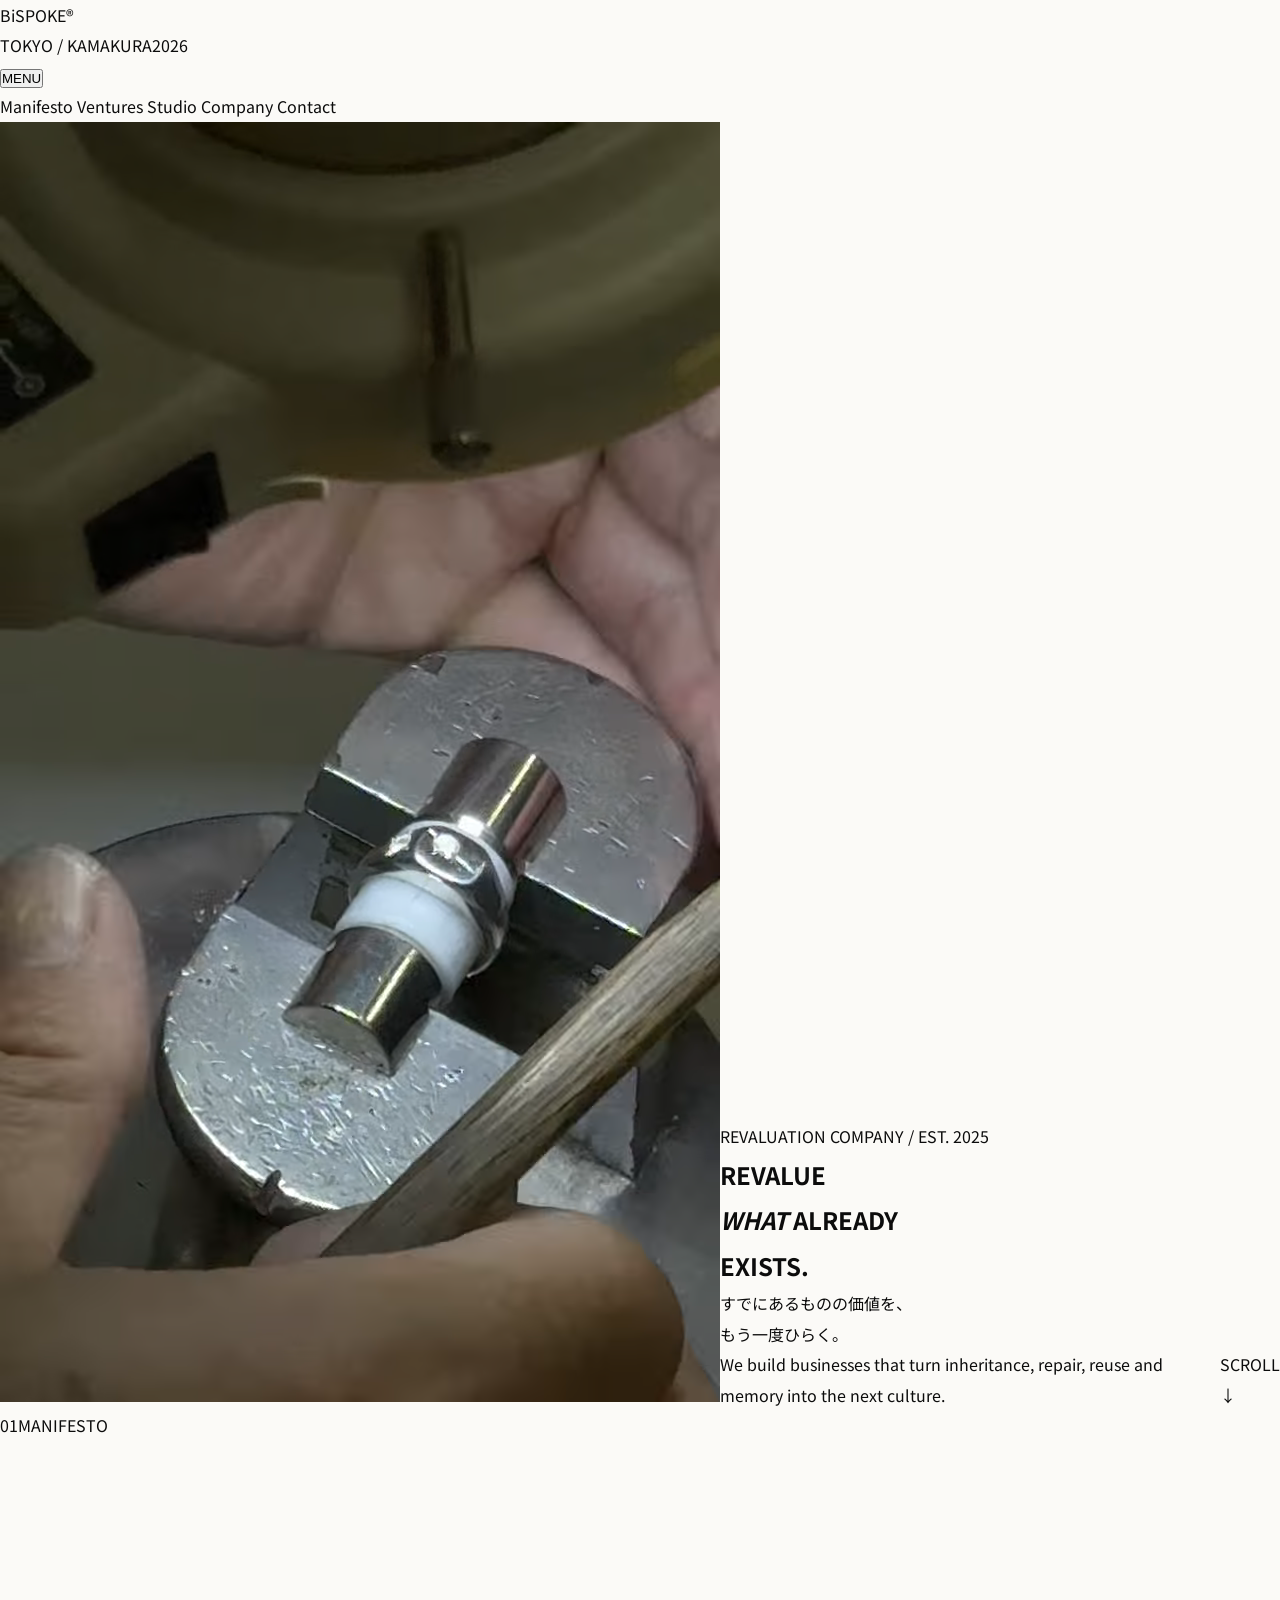
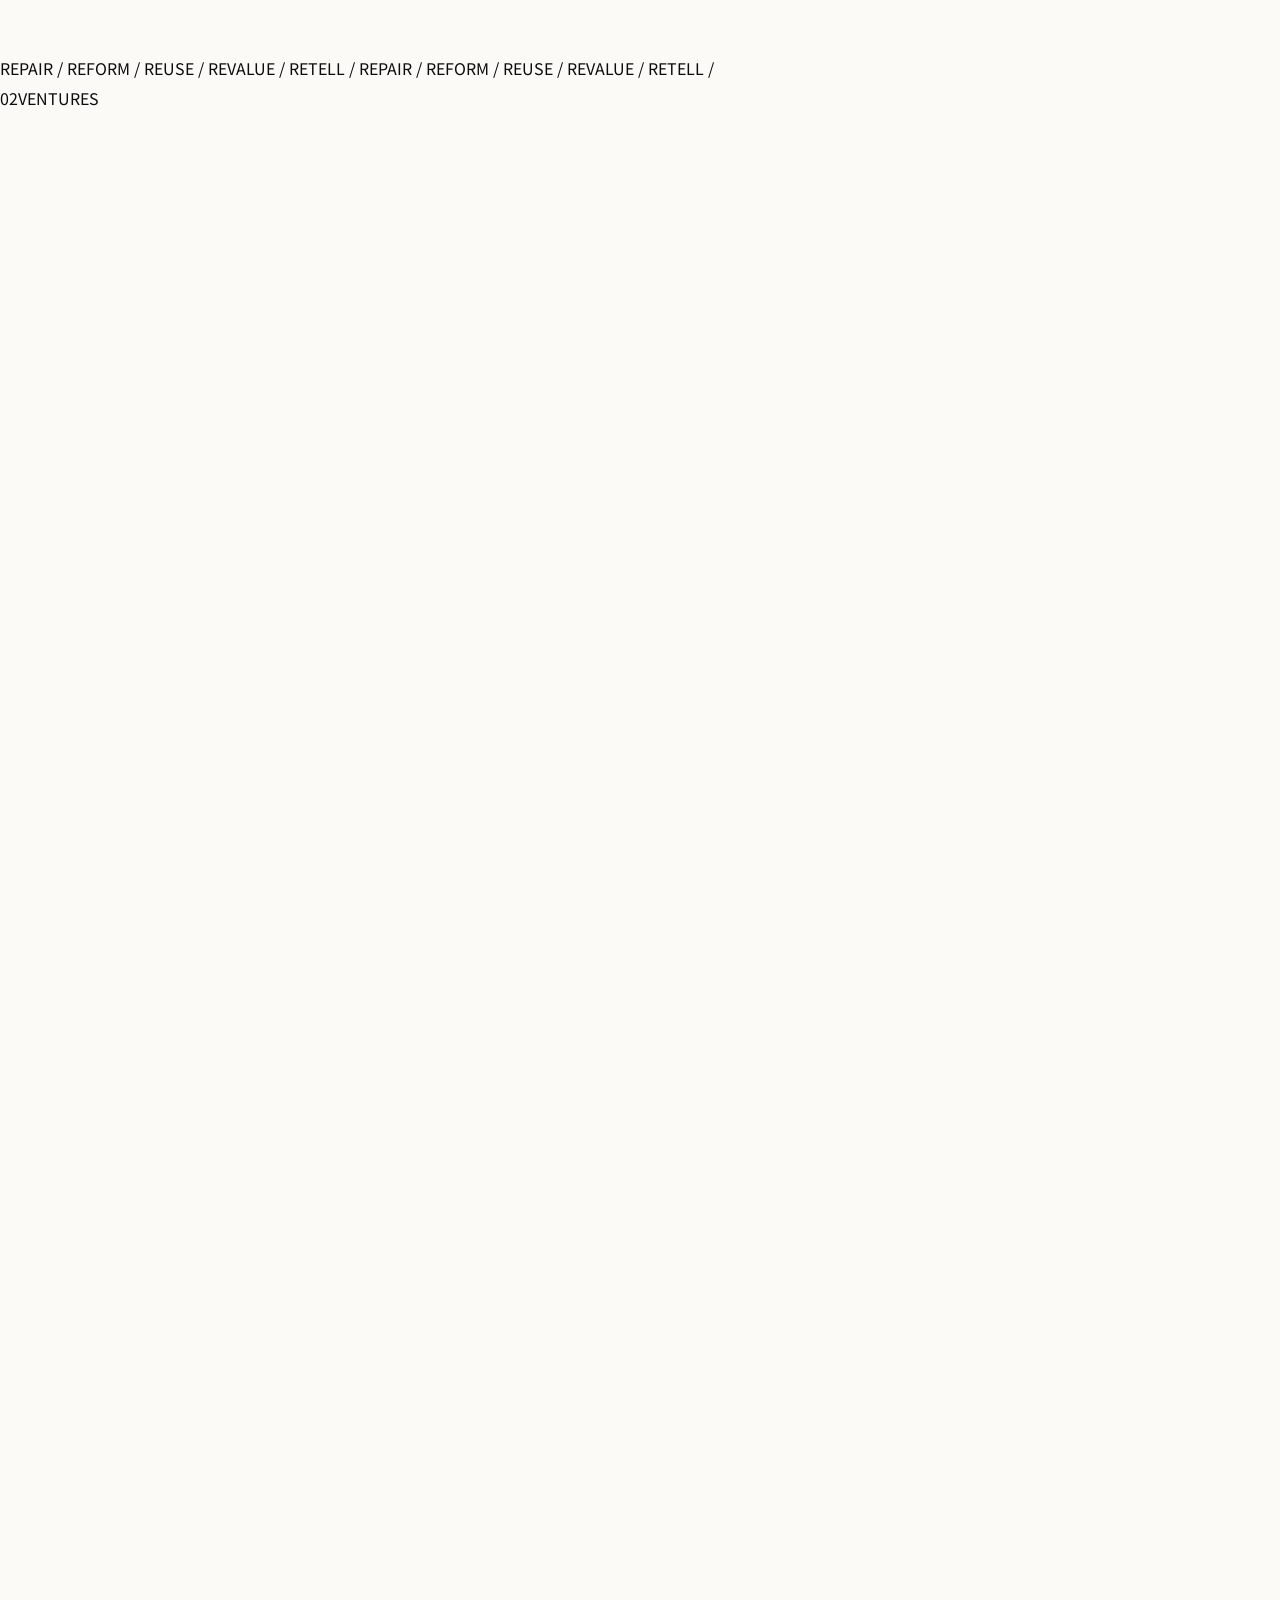
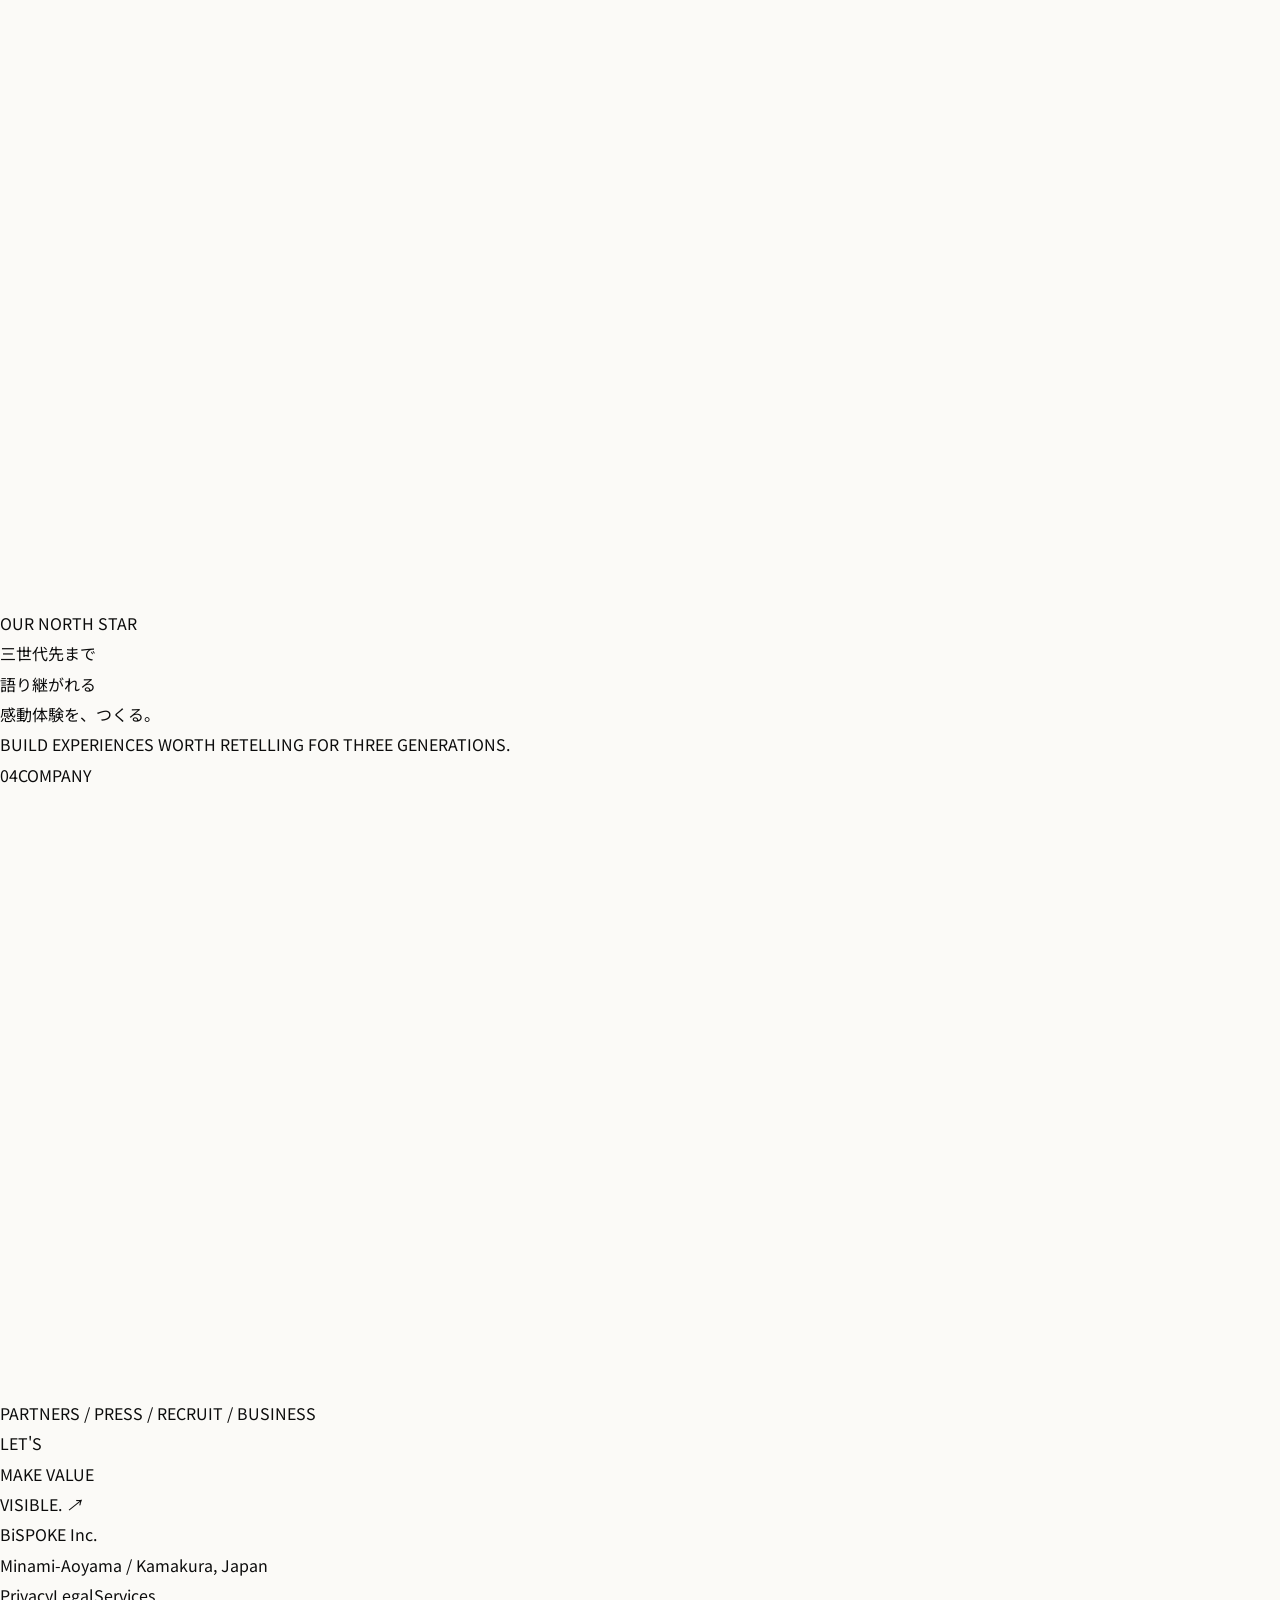
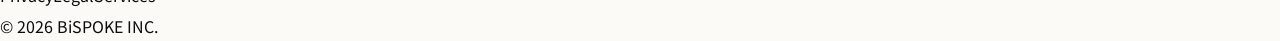
==== index.html @ e61ca2a8 "Redesign corporate homepage around BiSPOKE revaluation strategy" ====
<!DOCTYPE html>
<html lang="ja">
<head>
<meta charset="UTF-8">
<meta name="viewport" content="width=device-width, initial-scale=1.0">
<title>株式会社BiSPOKE — Revalue what already exists.</title>
<meta name="description" content="株式会社BiSPOKEは、ジュエリーを起点に『すでにあるものの価値を、もう一度ひらく』事業をつくる会社です。HERSTONE、RETOLD TOKYOを展開。鎌倉・南青山。">
<meta property="og:title" content="株式会社BiSPOKE — Revalue what already exists.">
<meta property="og:description" content="すでにあるものの価値を、もう一度ひらく。ジュエリーの継承・再編集・再流通をつくるBiSPOKE。">
<link rel="preconnect" href="https://fonts.googleapis.com">
<link rel="preconnect" href="https://fonts.gstatic.com" crossorigin>
<link href="https://fonts.googleapis.com/css2?family=DM+Mono:wght@300;400;500&family=Inter:wght@400;500;600;700;800&family=Noto+Sans+JP:wght@400;500;600;700&family=Noto+Serif+JP:wght@400;500;600&display=swap" rel="stylesheet">
<link rel="stylesheet" href="corp.css">
<script>
!function(f,b,e,v,n,t,s){if(f.fbq)return;n=f.fbq=function(){n.callMethod?n.callMethod.apply(n,arguments):n.queue.push(arguments)};if(!f._fbq)f._fbq=n;n.push=n;n.loaded=!0;n.version='2.0';n.queue=[];t=b.createElement(e);t.async=!0;t.src=v;s=b.getElementsByTagName(e)[0];s.parentNode.insertBefore(t,s)}(window, document,'script','https://connect.facebook.net/en_US/fbevents.js');
fbq('init', '925486173445456');fbq('track', 'PageView');
</script>
</head>
<body>
<div class="noise"></div>
<header class="site-header">
  <a class="brand-mark" href="#top" aria-label="BiSPOKE home">BiSPOKE<span>®</span></a>
  <div class="header-meta"><span>TOKYO / KAMAKURA</span><span class="status-dot"></span><span>2026</span></div>
  <button class="menu-button" aria-expanded="false" aria-controls="site-nav">MENU</button>
  <nav id="site-nav" class="site-nav">
    <a href="#manifesto">Manifesto</a>
    <a href="#ventures">Ventures</a>
    <a href="#studio">Studio</a>
    <a href="#company">Company</a>
    <a href="#contact">Contact</a>
  </nav>
</header>

<main id="top">
  <section class="hero">
    <div class="hero-media" aria-hidden="true">
      <video autoplay muted loop playsinline preload="metadata" poster="images/setting.png">
        <source src="images/atelier.webm" type="video/webm">
        <source src="images/atelier.mp4" type="video/mp4">
      </video>
      <div class="hero-wash"></div>
    </div>
    <div class="hero-grid">
      <p class="eyebrow">REVALUATION COMPANY / EST. 2025</p>
      <h1><span>REVALUE</span><br><em>WHAT</em> ALREADY<br>EXISTS.</h1>
      <div class="hero-bottom">
        <p class="hero-jp">すでにあるものの価値を、<br>もう一度ひらく。</p>
        <p class="hero-copy">We build businesses that turn inheritance, repair, reuse and memory into the next culture.</p>
      </div>
    </div>
    <a href="#manifesto" class="scroll-chip">SCROLL<br><span>↓</span></a>
  </section>

  <section class="manifesto section-dark" id="manifesto">
    <div class="section-index"><span>01</span><span>MANIFESTO</span></div>
    <div class="manifesto-copy reveal">
      <p class="kicker">NOT NEW. <span>NEWLY VALUED.</span></p>
      <h2>「新しいものをつくる」だけが、<br>未来をつくる方法ではない。</h2>
      <div class="manifesto-columns">
        <p>家に眠るジュエリー。受け継いだ石。古い真珠。誰かにとっては価値が見えにくくなったもの。その背景、技術、素材、記憶を別の評価軸で見直すと、そこにはまだ大きな価値が残っています。</p>
        <p>BiSPOKEは、修理・リフォーム・再編集・再流通を通じて、ものと人の関係を更新します。私たちがつくりたいのは、消費の次にある文化です。</p>
      </div>
    </div>
    <div class="manifesto-marquee" aria-hidden="true">
      <div>REPAIR / REFORM / REUSE / REVALUE / RETELL / REPAIR / REFORM / REUSE / REVALUE / RETELL /</div>
    </div>
  </section>

  <section class="ventures" id="ventures">
    <div class="section-index light"><span>02</span><span>VENTURES</span></div>
    <div class="ventures-head reveal">
      <p class="eyebrow dark">WHAT WE ARE BUILDING</p>
      <h2>One company.<br>Multiple ways to <em>revalue.</em></h2>
    </div>

    <article class="venture-card venture-primary reveal">
      <div class="venture-no">01 / FLAGSHIP</div>
      <div class="venture-title">
        <p class="micro">JEWELRY REVALUATION STUDIO</p>
        <h3>HERSTONE</h3>
      </div>
      <div class="venture-copy">
        <p class="lead">眠っていた石を、<br>今の自分の一軍へ。</p>
        <p>ジュエリーリフォーム、パールリメイク、パーマネントジュエリー、中古ジュエリーの再編集。鎌倉の旗艦店を起点に、継承を“特別なイベント”ではなく、日常の選択肢に変えていきます。</p>
        <a href="https://herstone.jp" target="_blank" rel="noopener">VISIT HERSTONE ↗</a>
      </div>
      <div class="venture-art art-blue"><span>REVALUATION<br>STUDIO</span></div>
    </article>

    <article class="venture-card reveal">
      <div class="venture-no">02 / SERVICE</div>
      <div class="venture-title">
        <p class="micro">JEWELRY REPAIR / RESIZE / REMODEL</p>
        <h3>RETOLD<br>TOKYO</h3>
      </div>
      <div class="venture-copy">
        <p class="lead">直すことを、<br>買い替えるより自然に。</p>
        <p>サイズ直し、修理、リフォームを全国からオンラインで受け付けるジュエリーケアサービス。長く使うためのインフラを、もっと使いやすく。</p>
        <a href="https://retold.tokyo" target="_blank" rel="noopener">VISIT RETOLD TOKYO ↗</a>
      </div>
      <div class="venture-art art-orange"><span>KEEP<br>USING IT.</span></div>
    </article>

    <article class="venture-card reveal">
      <div class="venture-no">03 / GLOBAL</div>
      <div class="venture-title">
        <p class="micro">JAPANESE VINTAGE JEWELRY</p>
        <h3>HERSTONE<br>VINTAGE</h3>
      </div>
      <div class="venture-copy">
        <p class="lead">日本で見落とされた価値を、<br>世界の市場へ。</p>
        <p>中古あこや真珠を中心に、日本国内で過小評価されているジュエリーを選び直し、リペア・再編集して海外へ。素材の価値と日本の手仕事を、次の市場につなぎます。</p>
        <span class="inline-badge">IN DEVELOPMENT / GLOBAL</span>
      </div>
      <div class="venture-art art-black"><span>JAPANESE<br>AKOYA → WORLD</span></div>
    </article>
  </section>

  <section class="studio" id="studio">
    <div class="studio-photo reveal">
      <img src="images/emeraldba.png" alt="Jewelry rework process">
      <div class="photo-caption">REWORK / REFORM / REVALUE</div>
    </div>
    <div class="studio-copy reveal">
      <div class="section-index inline"><span>03</span><span>HOW WE WORK</span></div>
      <h2>Business as a<br><em>revaluation studio.</em></h2>
      <p>私たちはブランドを増やしたいのではなく、「価値が見えなくなったもの」を見つけ、その価値を再設計する仕組みを増やしたいと考えています。</p>
      <div class="principles">
        <div><span>01</span><strong>FIND THE GAP</strong><p>既存市場の評価軸からこぼれている価値を探す。</p></div>
        <div><span>02</span><strong>RE-DESIGN VALUE</strong><p>デザイン、体験、流通、言葉で価値の見え方を変える。</p></div>
        <div><span>03</span><strong>MAKE IT LAST</strong><p>一度売って終わりではなく、次の世代へ残る循環をつくる。</p></div>
      </div>
    </div>
  </section>

  <section class="statement">
    <p class="statement-small">OUR NORTH STAR</p>
    <p class="statement-big">三世代先まで<br><span>語り継がれる</span><br>感動体験を、つくる。</p>
    <p class="statement-en">BUILD EXPERIENCES WORTH RETELLING FOR THREE GENERATIONS.</p>
  </section>

  <section class="company" id="company">
    <div class="section-index light"><span>04</span><span>COMPANY</span></div>
    <div class="company-grid">
      <div class="company-title reveal">
        <p class="eyebrow dark">BiSPOKE INC.</p>
        <h2>Small team.<br>Long horizon.</h2>
      </div>
      <dl class="company-data reveal">
        <div><dt>会社名</dt><dd>株式会社BiSPOKE</dd></div>
        <div><dt>代表</dt><dd>代表取締役CEO 土屋沙也加</dd></div>
        <div><dt>所在地</dt><dd>東京都港区南青山2丁目5-17<br>ポーラ青山ビルディング5階 Overlap</dd></div>
        <div><dt>事業</dt><dd>ジュエリーリフォーム・修理・リメイク事業<br>中古ジュエリー再流通・海外販売事業<br>ブランド企画・運営</dd></div>
        <div><dt>Brands</dt><dd>HERSTONE / RETOLD TOKYO</dd></div>
        <div><dt>Contact</dt><dd><a href="mailto:info@bispoke.co.jp">info@bispoke.co.jp</a><br>03-6820-3026</dd></div>
      </dl>
    </div>
  </section>

  <section class="contact" id="contact">
    <p class="contact-kicker">PARTNERS / PRESS / RECRUIT / BUSINESS</p>
    <a class="contact-link" href="mailto:info@bispoke.co.jp"><span>LET'S</span><br>MAKE VALUE<br>VISIBLE. <i>↗</i></a>
    <div class="contact-bottom">
      <p>BiSPOKE Inc.<br>Minami-Aoyama / Kamakura, Japan</p>
      <div><a href="/privacy.html">Privacy</a><a href="/tokushoho.html">Legal</a><a href="/services.html">Services</a></div>
      <p class="copyright">© 2026 BiSPOKE INC.</p>
    </div>
  </section>
</main>

<script>
const menuButton=document.querySelector('.menu-button');
const nav=document.querySelector('.site-nav');
menuButton?.addEventListener('click',()=>{const open=menuButton.getAttribute('aria-expanded')==='true';menuButton.setAttribute('aria-expanded',String(!open));nav.classList.toggle('open',!open)});
nav?.querySelectorAll('a').forEach(a=>a.addEventListener('click',()=>{nav.classList.remove('open');menuButton.setAttribute('aria-expanded','false')}));
const io=new IntersectionObserver(entries=>entries.forEach(e=>{if(e.isIntersecting){e.target.classList.add('in');io.unobserve(e.target)}}),{threshold:.12});
document.querySelectorAll('.reveal').forEach(el=>io.observe(el));
window.addEventListener('scroll',()=>document.body.classList.toggle('scrolled',window.scrollY>24),{passive:true});
</script>
</body>
</html>
---- corp.css ----
/* BiSPOKE corporate — RETOLD TOKYO v2 tone & manner (static) */
:root {
  --carbon: #0c0c0c;
  --bone: #ece9e2;
  --bone-deep: #ddd8cd;
  --rose: #d98fa0;
  --chrome: #b9bdc4;
  --mute: #7a7568;
  --font-display: "Anton", sans-serif;
  --font-serif: "Noto Serif JP", "Hiragino Mincho ProN", serif;
  --font-sans: "Noto Sans JP", "Hiragino Sans", system-ui, sans-serif;
  --font-mono: "JetBrains Mono", monospace;
}
* { margin: 0; padding: 0; box-sizing: border-box; }
html { scroll-behavior: smooth; }
body { background: #fbfaf7; color: var(--carbon); font-family: var(--font-sans); line-height: 1.9; }
a { color: inherit; text-decoration: none; }
img { max-width: 100%; display: block; }
::selection { background: var(--carbon); color: var(--bone); }

.display-mega { font-family: var(--font-display); font-size: clamp(64px, 16vw, 240px); line-height: 0.88; letter-spacing: 0.005em; text-transform: uppercase; font-weight: 400; }
.display-big { font-family: var(--font-display); font-size: clamp(40px, 8vw, 120px); line-height: 0.92; text-transform: uppercase; font-weight: 400; }
.display-md { font-family: var(--font-display); font-size: clamp(28px, 4.5vw, 56px); line-height: 1; text-transform: uppercase; font-weight: 400; }
.text-hollow { color: transparent; -webkit-text-stroke: 1.5px var(--carbon); }
.on-dark .text-hollow, .text-hollow.light { -webkit-text-stroke-color: var(--bone); }
.mono-label { font-family: var(--font-mono); font-size: 10px; letter-spacing: 0.5em; text-transform: uppercase; color: var(--mute); }
.on-dark .mono-label { color: rgba(236,233,226,0.6); }
.serif { font-family: var(--font-serif); }
.text-vertical { writing-mode: vertical-rl; text-orientation: mixed; }

.section { padding: 110px 24px; }
.wrap { max-width: 1120px; margin: 0 auto; }
.on-dark { background: var(--carbon); color: var(--bone); }

/* grain */
.grain { position: relative; }
.grain::after { content: ""; position: absolute; inset: 0; pointer-events: none; opacity: 0.5; mix-blend-mode: overlay;
  background-image: url("data:image/svg+xml,%3Csvg xmlns='http://www.w3.org/2000/svg' width='160' height='160'%3E%3Cfilter id='n'%3E%3CfeTurbulence type='fractalNoise' baseFrequency='0.85' numOctaves='2'/%3E%3C/filter%3E%3Crect width='160' height='160' filter='url(%23n)' opacity='0.4'/%3E%3C/svg%3E"); }
.grain > * { position: relative; z-index: 1; }

/* header */
.hd { position: fixed; top: 0; left: 0; right: 0; z-index: 50; mix-blend-mode: difference; color: #ece9e2; display: flex; justify-content: space-between; align-items: center; padding: 20px 24px; }
.hd-logo { font-family: var(--font-display); font-size: 19px; letter-spacing: 0.08em; text-transform: uppercase; }
.hd-nav { display: flex; gap: 28px; font-family: var(--font-mono); font-size: 11px; letter-spacing: 0.25em; text-transform: uppercase; }
.hd-nav a { opacity: 0.8; } .hd-nav a:hover { opacity: 1; }
@media (max-width: 760px) { .hd-nav { gap: 14px; font-size: 9px; letter-spacing: 0.15em; } }

/* hero */
.hero { min-height: 92svh; position: relative; display: flex; align-items: flex-end; overflow: hidden; }
.hero-img { position: absolute; inset: 0; width: 100%; height: 100%; object-fit: cover; opacity: 0.42; }
.hero-grad { position: absolute; inset: 0; background: linear-gradient(to bottom, rgba(12,12,12,0.55), transparent 40%, var(--carbon)); }
.hero-meta { position: absolute; top: 96px; left: 24px; }
.hero-vert { position: absolute; top: 50%; right: 24px; transform: translateY(-50%); font-family: var(--font-serif); letter-spacing: 0.5em; font-size: 17px; opacity: 0.9; }
.drift { overflow: hidden; width: 100%; padding-bottom: 12vh; }
.drift-track { display: inline-flex; white-space: nowrap; animation: drift 34s linear infinite; will-change: transform; }
@keyframes drift { from { transform: translateX(0); } to { transform: translateX(-50%); } }
@media (prefers-reduced-motion: reduce) { .drift-track { animation: none; } }

/* index rows */
.row { display: grid; grid-template-columns: 64px 1fr auto; align-items: center; gap: 18px; padding: 38px 8px; border-top: 1px solid rgba(12,12,12,0.18); transition: background 0.45s, color 0.45s; }
.row:last-of-type { border-bottom: 1px solid rgba(12,12,12,0.18); }
.row:hover { background: var(--carbon); color: var(--bone); }
.row:hover .text-hollow { -webkit-text-stroke-color: var(--bone); }
.row-no { font-family: var(--font-mono); font-size: 11px; letter-spacing: 0.3em; color: var(--rose); }
.row-note { font-size: 12px; letter-spacing: 0.12em; text-align: right; }
.row-note small { display: block; font-family: var(--font-mono); font-size: 9px; letter-spacing: 0.1em; opacity: 0.6; }

/* cards / tables / forms */
.grid3 { display: grid; grid-template-columns: repeat(3, 1fr); gap: 1px; background: rgba(12,12,12,0.18); border: 1px solid rgba(12,12,12,0.18); }
.on-dark .grid3 { background: rgba(236,233,226,0.18); border-color: rgba(236,233,226,0.18); }
@media (max-width: 760px) { .grid3 { grid-template-columns: 1fr; } }
.cell { background: var(--bone); padding: 32px 26px; min-height: 250px; display: flex; flex-direction: column; gap: 12px; }
.on-dark .cell { background: var(--carbon); }
.ctable { width: 100%; border-collapse: collapse; font-size: 14px; }
.ctable th { font-family: var(--font-mono); font-size: 10px; letter-spacing: 0.3em; text-transform: uppercase; text-align: left; padding: 18px 14px 18px 0; width: 130px; vertical-align: top; color: var(--rose); font-weight: 400; }
.ctable td { padding: 18px 0; border-bottom: 1px solid rgba(236,233,226,0.15); }
.ctable tr th { border-bottom: 1px solid rgba(236,233,226,0.15); }
.btn { display: inline-block; font-family: var(--font-mono); font-size: 11px; letter-spacing: 0.4em; text-transform: uppercase; border: 1px solid currentColor; padding: 18px 44px; transition: all 0.4s; }
.btn:hover { background: var(--carbon); color: var(--bone); }
.on-dark .btn:hover { background: var(--bone); color: var(--carbon); }

/* footer */
.ft { background: var(--carbon); color: var(--bone); padding: 80px 24px 36px; overflow: hidden; }
.ft-top { display: flex; flex-wrap: wrap; justify-content: space-between; gap: 28px; margin-bottom: 70px; }
.ft-links { display: flex; flex-wrap: wrap; gap: 24px; font-size: 11px; letter-spacing: 0.15em; opacity: 0.75; }
.ft-links a:hover { color: var(--rose); }
.ft-mega { font-family: var(--font-display); font-size: clamp(60px, 15.5vw, 230px); line-height: 1; text-transform: uppercase; white-space: nowrap; color: transparent; -webkit-text-stroke: 1.5px var(--bone); opacity: 0.7; user-select: none; }
.ft-copy { margin-top: 28px; font-family: var(--font-mono); font-size: 10px; letter-spacing: 0.2em; opacity: 0.5; }

/* reveal */
.reveal { opacity: 0; transform: translateY(28px); transition: opacity 0.9s cubic-bezier(0.2,0.7,0.1,1), transform 0.9s cubic-bezier(0.2,0.7,0.1,1); }
.reveal.visible { opacity: 1; transform: none; }

/* job detail */
.job-hero { padding: 170px 24px 70px; }
.dl-spec { display: grid; grid-template-columns: 150px 1fr; gap: 0; font-size: 14px; }
.dl-spec dt { font-family: var(--font-mono); font-size: 10px; letter-spacing: 0.3em; text-transform: uppercase; color: var(--rose); padding: 16px 0; border-top: 1px solid rgba(12,12,12,0.15); }
.dl-spec dd { padding: 16px 0; border-top: 1px solid rgba(12,12,12,0.15); }
@media (max-width: 600px) { .dl-spec { grid-template-columns: 1fr; } .dl-spec dd { padding-top: 0; border-top: 0; } }

/* --- White-base motion layer (Sage × Magician) --- */
.sparkle { color: var(--rose); display: inline-block; }
@keyframes floaty { 0%,100% { transform: translateY(0) rotate(var(--r,0deg)); } 50% { transform: translateY(-14px) rotate(var(--r,0deg)); } }
.float { animation: floaty 6s ease-in-out infinite; }
.float-slow { animation: floaty 9s ease-in-out infinite; }

@keyframes spinr { from { transform: rotate(0deg); } to { transform: rotate(360deg); } }
.badge-spin { position: absolute; width: 168px; height: 168px; animation: spinr 22s linear infinite; }
.badge-wrap { position: absolute; right: 7vw; bottom: 22vh; width: 168px; height: 168px; z-index: 5; }
.badge-wrap .badge-center { position: absolute; inset: 0; display: flex; align-items: center; justify-content: center; font-size: 30px; color: var(--rose); }
@media (max-width: 760px) { .badge-wrap { right: 16px; bottom: 12vh; transform: scale(0.72); } }

/* magic reveal — blur conjure */
.conjure { opacity: 0; filter: blur(14px); transform: translateY(20px); transition: opacity 1.1s cubic-bezier(0.2,0.7,0.1,1), filter 1.1s cubic-bezier(0.2,0.7,0.1,1), transform 1.1s cubic-bezier(0.2,0.7,0.1,1); }
.conjure.visible { opacity: 1; filter: blur(0); transform: none; }

/* hover transformation (before/after crossfade) */
.xfade { position: relative; overflow: hidden; cursor: pointer; }
.xfade img { transition: opacity 0.9s ease, transform 1.2s ease; }
.xfade .after { position: absolute; inset: 0; opacity: 0; }
.xfade:hover .after, .xfade.flipped .after { opacity: 1; }
.xfade:hover img { transform: scale(1.03); }
.xfade-tag { position: absolute; left: 14px; bottom: 12px; font-family: var(--font-mono); font-size: 10px; letter-spacing: 0.3em; text-transform: uppercase; color: #fff; mix-blend-mode: difference; z-index: 2; }

/* tilted photo cards */
.tilt { transform: rotate(var(--r, -2.5deg)); transition: transform 0.6s cubic-bezier(0.2,0.7,0.1,1); box-shadow: 0 24px 60px rgba(12,12,12,0.18); }
.tilt:hover { transform: rotate(0deg) scale(1.02); }

/* playful value cards */
.vcard { background: #fff; border: 1px solid rgba(12,12,12,0.12); padding: 36px 28px; transition: transform 0.5s cubic-bezier(0.2,0.7,0.1,1), box-shadow 0.5s; }
.vcard:hover { transform: translateY(-10px) rotate(-1deg); box-shadow: 0 28px 56px rgba(12,12,12,0.12); }

/* light marquee strip */
.strip { overflow: hidden; border-top: 1px solid rgba(12,12,12,0.14); border-bottom: 1px solid rgba(12,12,12,0.14); padding: 14px 0; background: #fff; }
.strip .drift-track { gap: 0; }
.strip span { font-family: var(--font-mono); font-size: 11px; letter-spacing: 0.35em; text-transform: uppercase; padding-right: 3.2em; color: var(--carbon); white-space: nowrap; }
.hero-outline-mega { color: transparent; -webkit-text-stroke: 1.5px rgba(12,12,12,0.25); }
@media (max-width: 820px) {
  #about .wrap, #company .wrap { grid-template-columns: 1fr !important; }
  .vcard { margin-top: 0 !important; }
  .hero-meta { top: 76px; }
}
@media (max-width: 760px) {
  .hero h1 { font-size: 27px !important; line-height: 1.8 !important; letter-spacing: 0.04em !important; }
  .hero h1 br { display: none; }
}
@media (max-width: 760px) {
  .hero h1 .text-hollow { color: var(--carbon) !important; -webkit-text-stroke: 0 !important; }
}
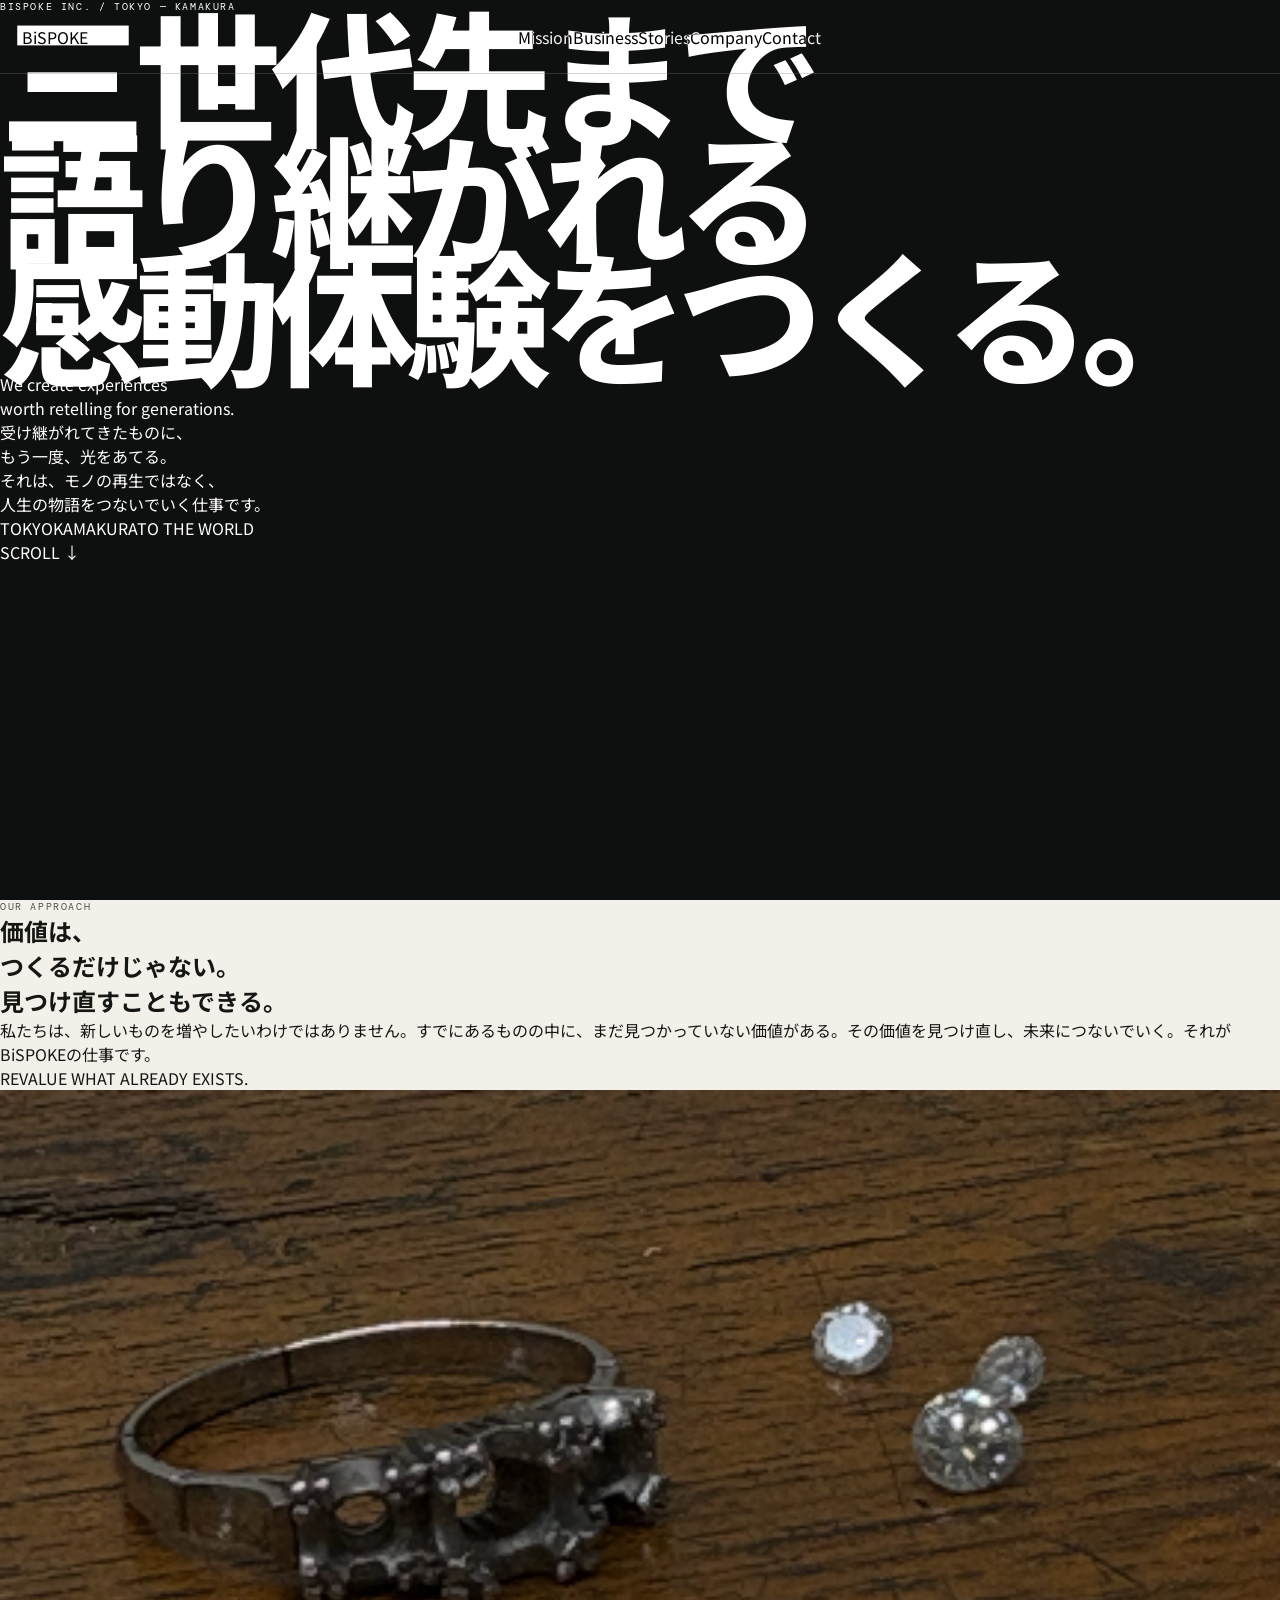
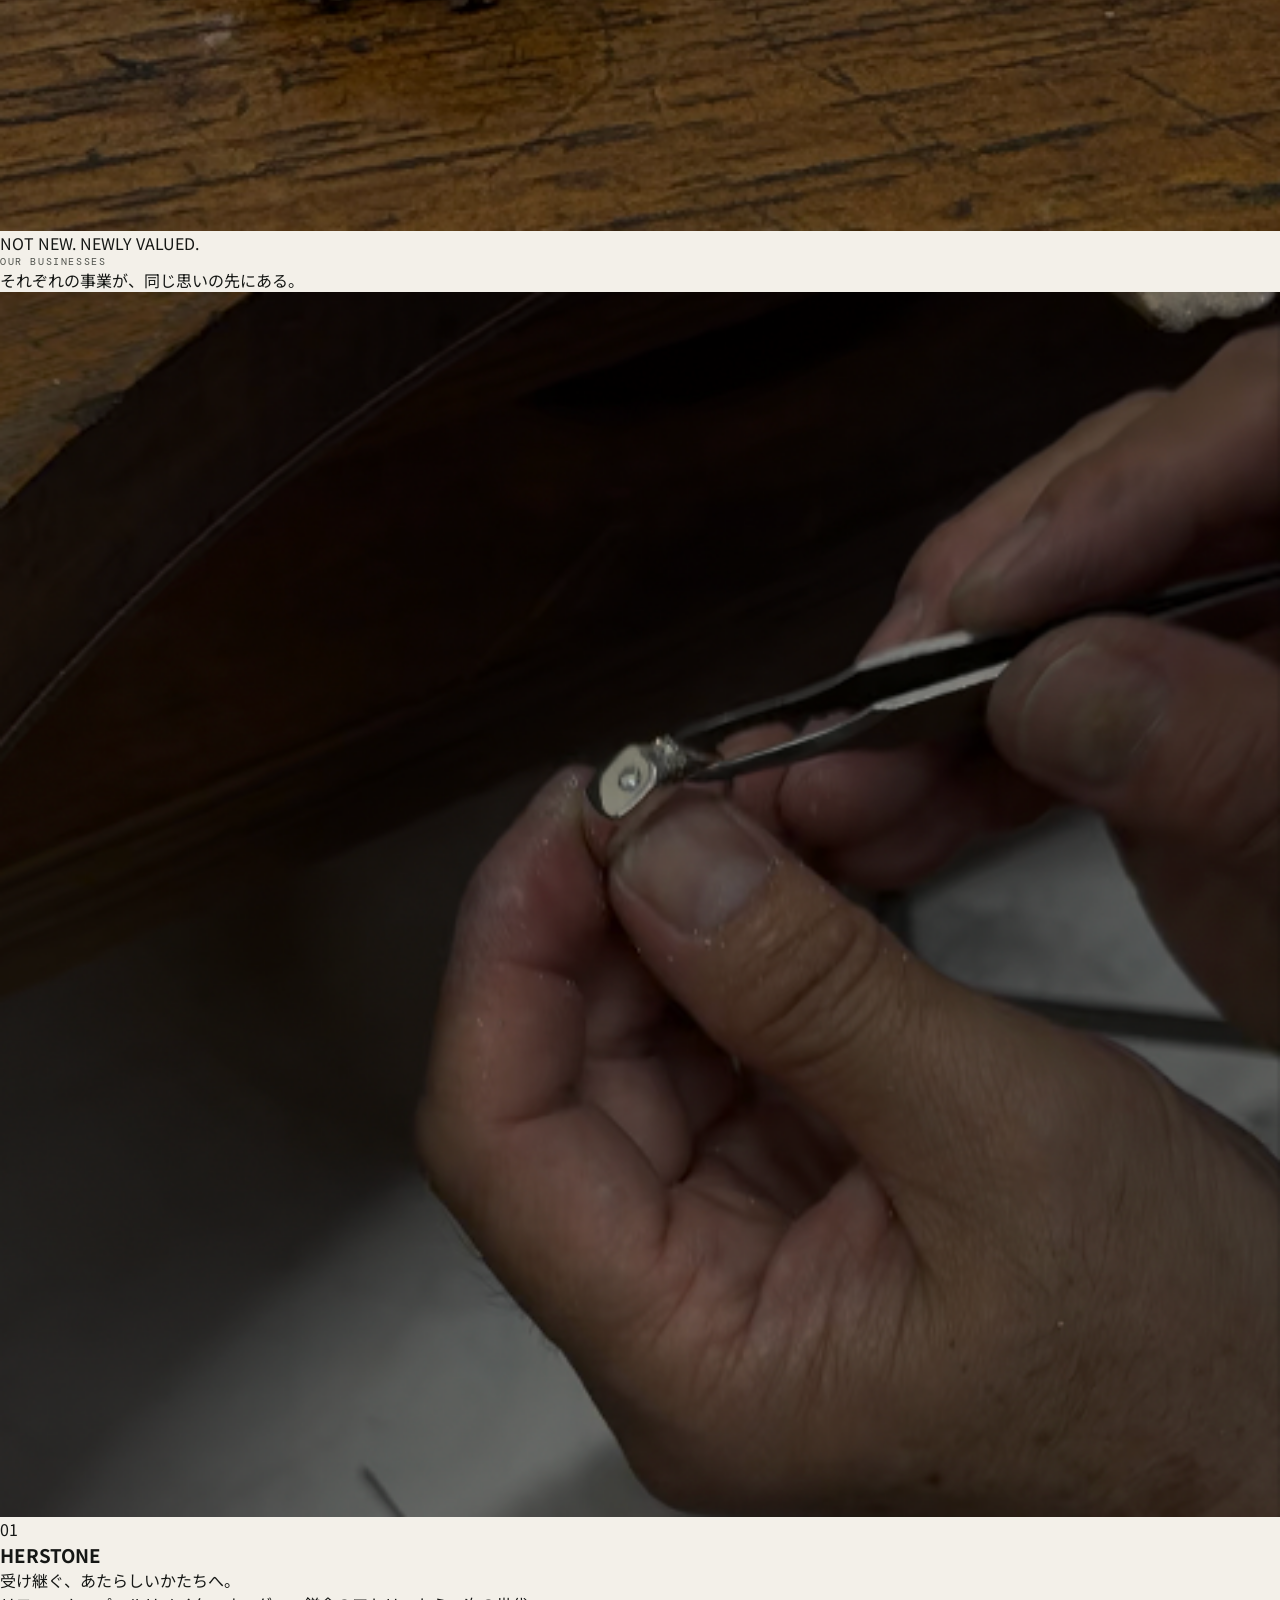
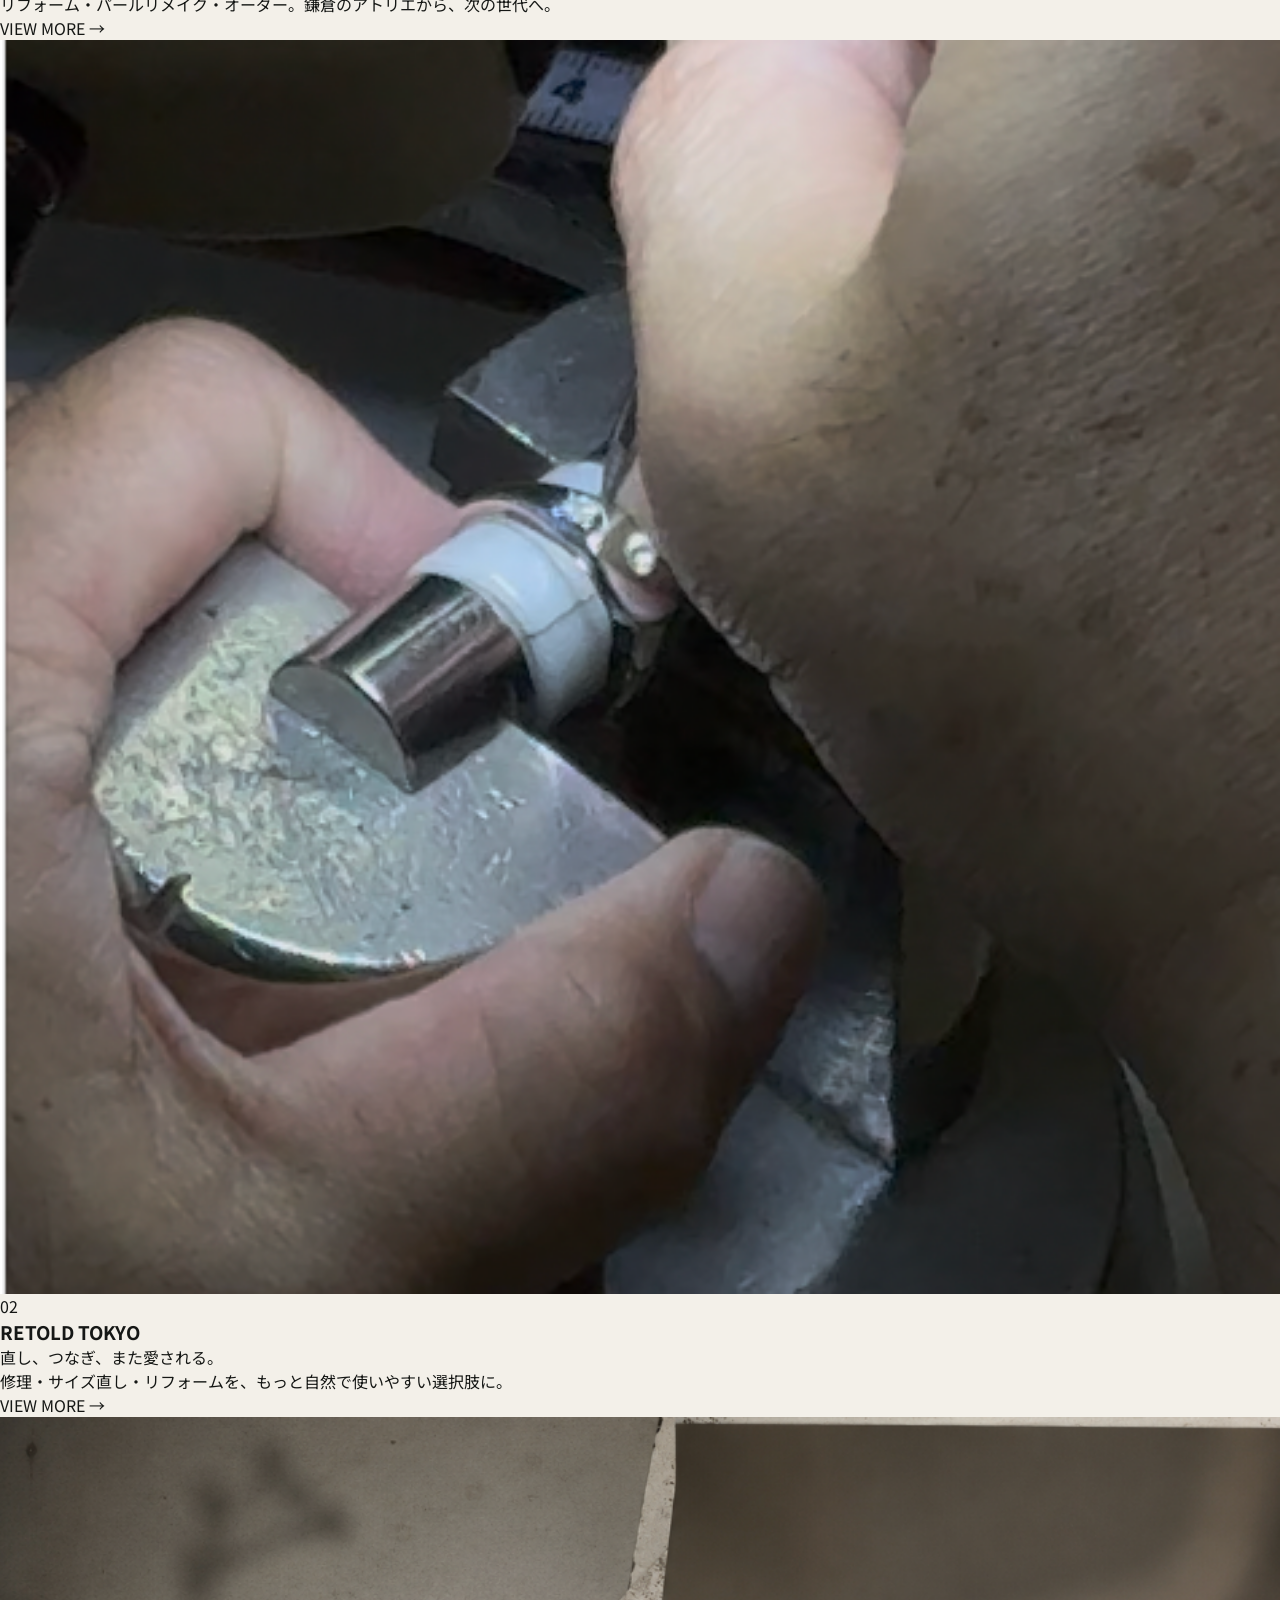
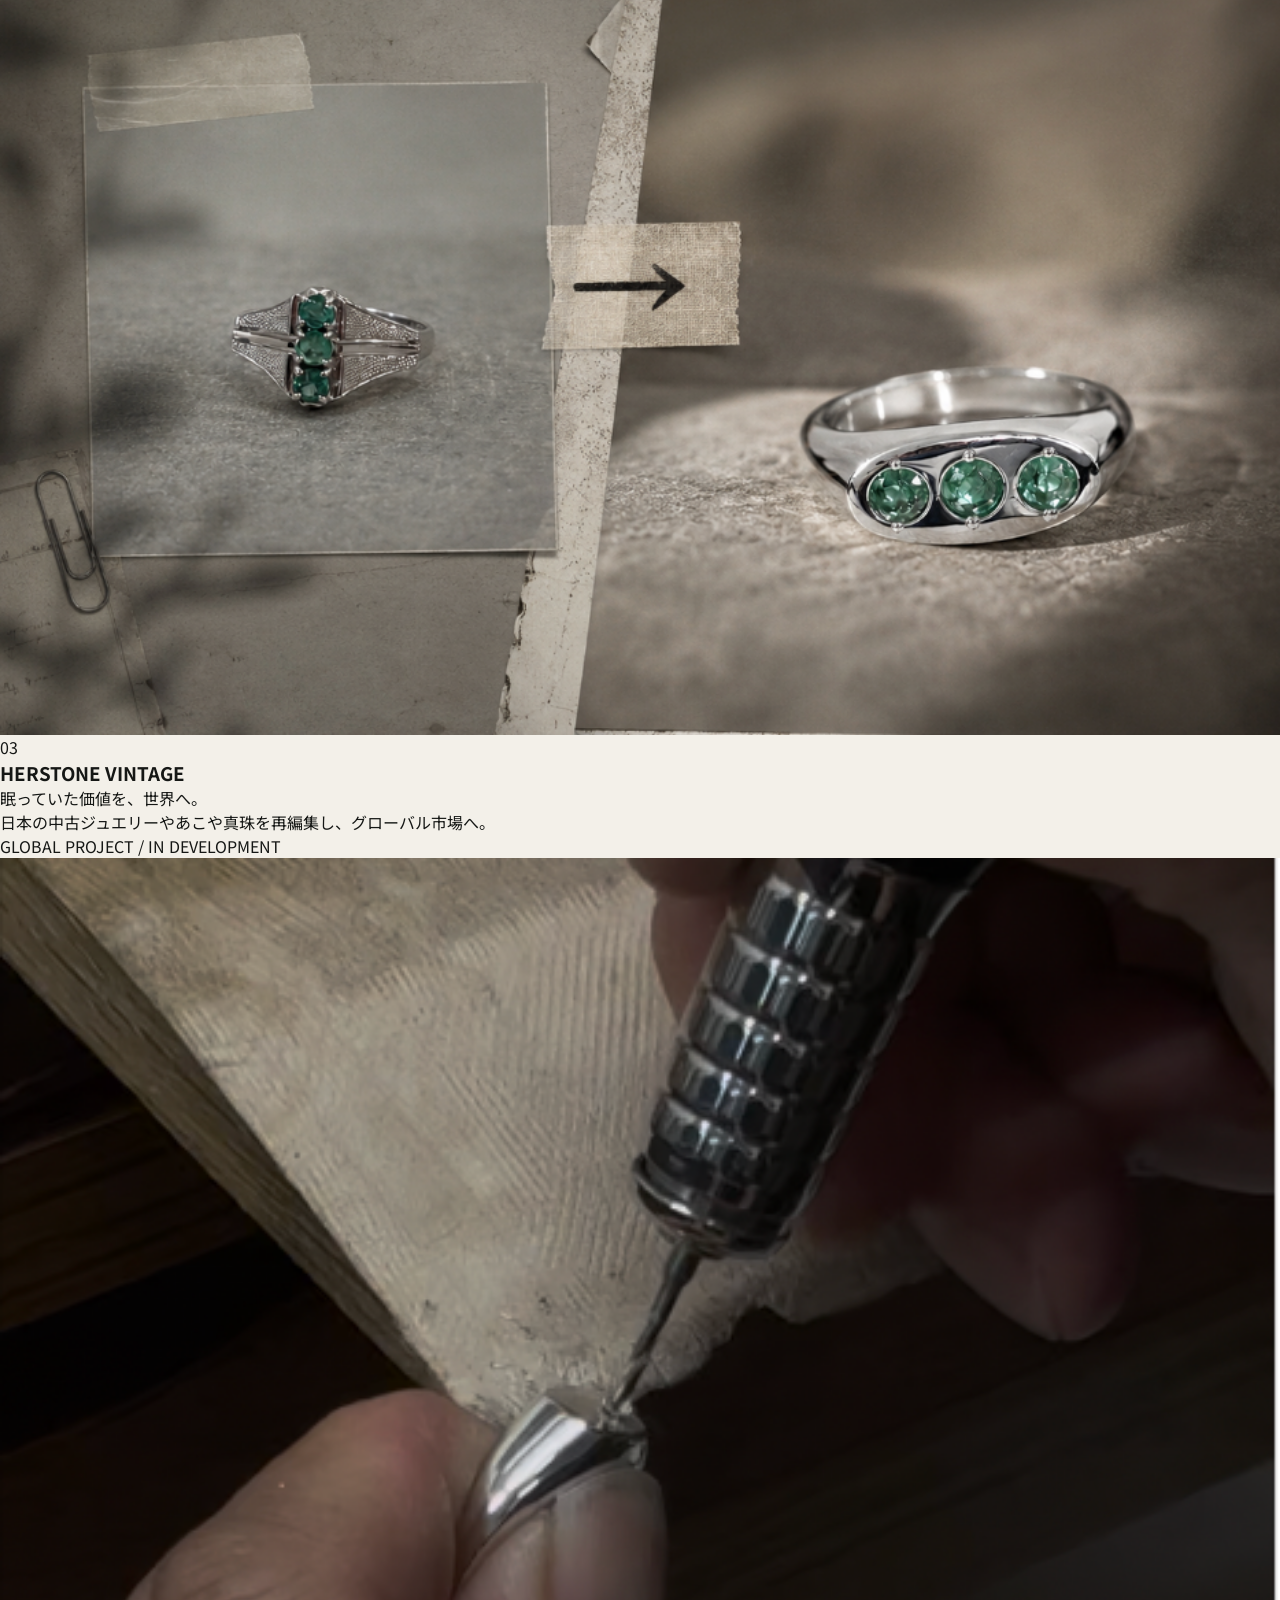
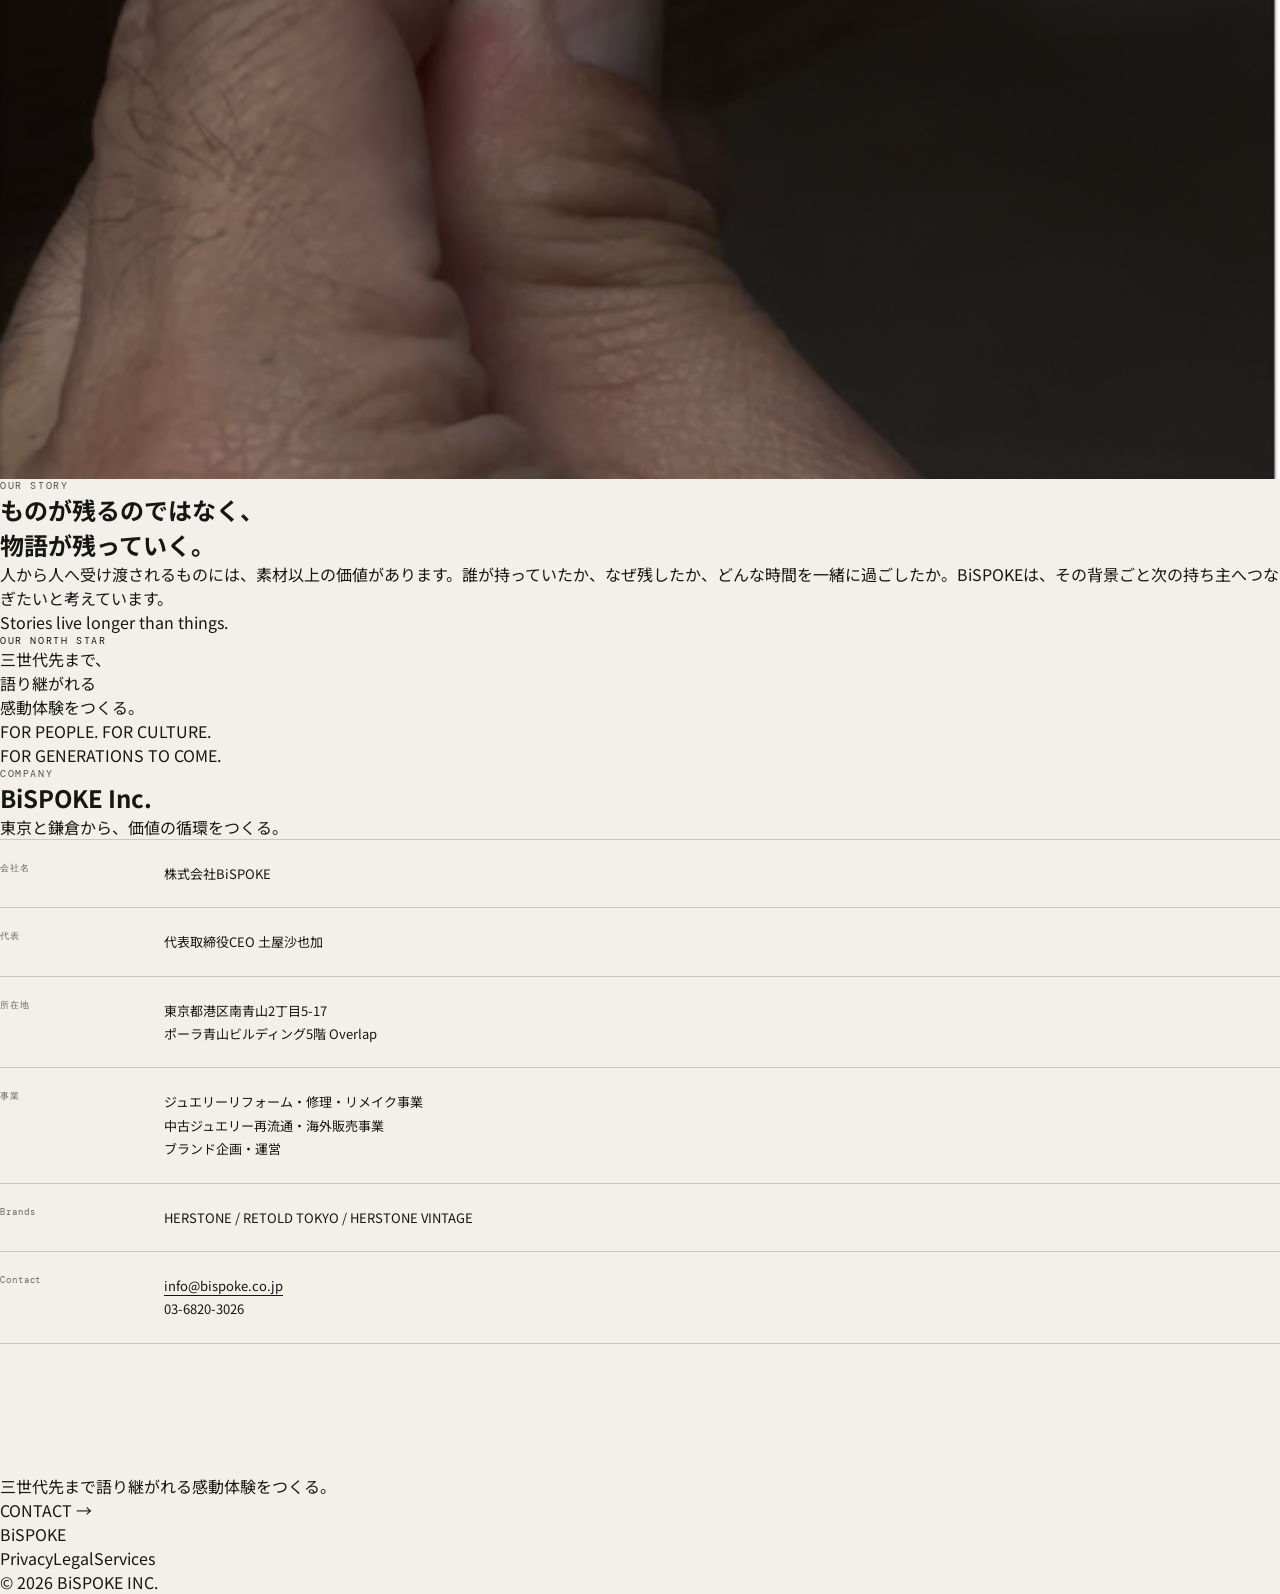
==== commit a8caa88c: "Refine homepage around generational mission and archival visual system" ====
--- a/index.html
+++ b/index.html
@@ -3,179 +3,130 @@
 <head>
 <meta charset="UTF-8">
 <meta name="viewport" content="width=device-width, initial-scale=1.0">
-<title>株式会社BiSPOKE — Revalue what already exists.</title>
-<meta name="description" content="株式会社BiSPOKEは、ジュエリーを起点に『すでにあるものの価値を、もう一度ひらく』事業をつくる会社です。HERSTONE、RETOLD TOKYOを展開。鎌倉・南青山。">
-<meta property="og:title" content="株式会社BiSPOKE — Revalue what already exists.">
-<meta property="og:description" content="すでにあるものの価値を、もう一度ひらく。ジュエリーの継承・再編集・再流通をつくるBiSPOKE。">
+<title>株式会社BiSPOKE — 三世代先まで語り継がれる感動体験をつくる</title>
+<meta name="description" content="株式会社BiSPOKEは、三世代先まで語り継がれる感動体験をつくる会社です。HERSTONE、RETOLD TOKYO、HERSTONE VINTAGEを通じて、受け継がれてきたものの価値を見つけ直します。">
+<meta property="og:title" content="株式会社BiSPOKE — 三世代先まで語り継がれる感動体験をつくる">
+<meta property="og:description" content="受け継がれてきたものに、もう一度、光をあてる。HERSTONE / RETOLD TOKYO / HERSTONE VINTAGE。">
 <link rel="preconnect" href="https://fonts.googleapis.com">
 <link rel="preconnect" href="https://fonts.gstatic.com" crossorigin>
-<link href="https://fonts.googleapis.com/css2?family=DM+Mono:wght@300;400;500&family=Inter:wght@400;500;600;700;800&family=Noto+Sans+JP:wght@400;500;600;700&family=Noto+Serif+JP:wght@400;500;600&display=swap" rel="stylesheet">
+<link href="https://fonts.googleapis.com/css2?family=DM+Mono:wght@300;400;500&family=Noto+Sans+JP:wght@400;500;600&family=Noto+Serif+JP:wght@400;500;600&display=swap" rel="stylesheet">
 <link rel="stylesheet" href="corp.css">
 <script>
-!function(f,b,e,v,n,t,s){if(f.fbq)return;n=f.fbq=function(){n.callMethod?n.callMethod.apply(n,arguments):n.queue.push(arguments)};if(!f._fbq)f._fbq=n;n.push=n;n.loaded=!0;n.version='2.0';n.queue=[];t=b.createElement(e);t.async=!0;t.src=v;s=b.getElementsByTagName(e)[0];s.parentNode.insertBefore(t,s)}(window, document,'script','https://connect.facebook.net/en_US/fbevents.js');
-fbq('init', '925486173445456');fbq('track', 'PageView');
+!function(f,b,e,v,n,t,s){if(f.fbq)return;n=f.fbq=function(){n.callMethod?n.callMethod.apply(n,arguments):n.queue.push(arguments)};if(!f._fbq)n.push=n;n.loaded=!0;n.version='2.0';n.queue=[];t=b.createElement(e);t.async=!0;t.src=v;s=b.getElementsByTagName(e)[0];s.parentNode.insertBefore(t,s)}(window,document,'script','https://connect.facebook.net/en_US/fbevents.js');
+fbq('init','925486173445456');fbq('track','PageView');
 </script>
 </head>
 <body>
-<div class="noise"></div>
+<div class="grain" aria-hidden="true"></div>
 <header class="site-header">
-  <a class="brand-mark" href="#top" aria-label="BiSPOKE home">BiSPOKE<span>®</span></a>
-  <div class="header-meta"><span>TOKYO / KAMAKURA</span><span class="status-dot"></span><span>2026</span></div>
-  <button class="menu-button" aria-expanded="false" aria-controls="site-nav">MENU</button>
-  <nav id="site-nav" class="site-nav">
-    <a href="#manifesto">Manifesto</a>
-    <a href="#ventures">Ventures</a>
-    <a href="#studio">Studio</a>
-    <a href="#company">Company</a>
-    <a href="#contact">Contact</a>
+  <a href="#top" class="brand">BiSPOKE</a>
+  <nav class="desktop-nav">
+    <a href="#mission">Mission</a><a href="#business">Business</a><a href="#story">Stories</a><a href="#company">Company</a>
   </nav>
+  <a class="contact-button" href="mailto:info@bispoke.co.jp">Contact</a>
 </header>
 
 <main id="top">
   <section class="hero">
-    <div class="hero-media" aria-hidden="true">
-      <video autoplay muted loop playsinline preload="metadata" poster="images/setting.png">
-        <source src="images/atelier.webm" type="video/webm">
-        <source src="images/atelier.mp4" type="video/mp4">
-      </video>
-      <div class="hero-wash"></div>
-    </div>
-    <div class="hero-grid">
-      <p class="eyebrow">REVALUATION COMPANY / EST. 2025</p>
-      <h1><span>REVALUE</span><br><em>WHAT</em> ALREADY<br>EXISTS.</h1>
-      <div class="hero-bottom">
-        <p class="hero-jp">すでにあるものの価値を、<br>もう一度ひらく。</p>
-        <p class="hero-copy">We build businesses that turn inheritance, repair, reuse and memory into the next culture.</p>
+    <div class="hero-shadow hero-shadow-a"></div>
+    <div class="hero-shadow hero-shadow-b"></div>
+    <div class="hero-content">
+      <p class="eyebrow">BISPOKE INC. / TOKYO — KAMAKURA</p>
+      <h1>三世代先まで<br>語り継がれる<br>感動体験をつくる。</h1>
+      <p class="hero-en">We create experiences<br>worth retelling for generations.</p>
+      <div class="hero-note">
+        <span></span>
+        <p>受け継がれてきたものに、<br>もう一度、光をあてる。<br>それは、モノの再生ではなく、<br>人生の物語をつないでいく仕事です。</p>
       </div>
     </div>
-    <a href="#manifesto" class="scroll-chip">SCROLL<br><span>↓</span></a>
+    <div class="hero-side"><span>TOKYO</span><span>KAMAKURA</span><span>TO THE WORLD</span></div>
+    <a href="#mission" class="scroll-mark">SCROLL ↓</a>
   </section>
 
-  <section class="manifesto section-dark" id="manifesto">
-    <div class="section-index"><span>01</span><span>MANIFESTO</span></div>
-    <div class="manifesto-copy reveal">
-      <p class="kicker">NOT NEW. <span>NEWLY VALUED.</span></p>
-      <h2>「新しいものをつくる」だけが、<br>未来をつくる方法ではない。</h2>
-      <div class="manifesto-columns">
-        <p>家に眠るジュエリー。受け継いだ石。古い真珠。誰かにとっては価値が見えにくくなったもの。その背景、技術、素材、記憶を別の評価軸で見直すと、そこにはまだ大きな価値が残っています。</p>
-        <p>BiSPOKEは、修理・リフォーム・再編集・再流通を通じて、ものと人の関係を更新します。私たちがつくりたいのは、消費の次にある文化です。</p>
-      </div>
+  <section class="approach" id="mission">
+    <div class="approach-copy reveal">
+      <p class="eyebrow dark">OUR APPROACH</p>
+      <h2>価値は、<br>つくるだけじゃない。<br>見つけ直すこともできる。</h2>
+      <p>私たちは、新しいものを増やしたいわけではありません。すでにあるものの中に、まだ見つかっていない価値がある。その価値を見つけ直し、未来につないでいく。それがBiSPOKEの仕事です。</p>
+      <div class="approach-tag">REVALUE WHAT ALREADY EXISTS.</div>
     </div>
-    <div class="manifesto-marquee" aria-hidden="true">
-      <div>REPAIR / REFORM / REUSE / REVALUE / RETELL / REPAIR / REFORM / REUSE / REVALUE / RETELL /</div>
+    <figure class="approach-visual reveal">
+      <img src="images/oldstone.png" alt="受け継がれたジュエリー">
+      <figcaption>NOT NEW. NEWLY VALUED.</figcaption>
+    </figure>
+  </section>
+
+  <section class="business" id="business">
+    <div class="section-head"><p class="eyebrow dark">OUR BUSINESSES</p><p>それぞれの事業が、同じ思いの先にある。</p></div>
+    <div class="business-grid">
+      <article class="business-card reveal">
+        <img src="images/setting.png" alt="HERSTONE">
+        <div class="business-meta"><span>01</span><h3>HERSTONE</h3></div>
+        <p class="business-jp">受け継ぐ、あたらしいかたちへ。</p>
+        <p>リフォーム・パールリメイク・オーダー。鎌倉のアトリエから、次の世代へ。</p>
+        <a href="https://herstone.jp" target="_blank" rel="noopener">VIEW MORE →</a>
+      </article>
+      <article class="business-card reveal">
+        <img src="images/curving.png" alt="RETOLD TOKYO">
+        <div class="business-meta"><span>02</span><h3>RETOLD TOKYO</h3></div>
+        <p class="business-jp">直し、つなぎ、また愛される。</p>
+        <p>修理・サイズ直し・リフォームを、もっと自然で使いやすい選択肢に。</p>
+        <a href="https://retold.tokyo" target="_blank" rel="noopener">VIEW MORE →</a>
+      </article>
+      <article class="business-card reveal">
+        <img src="images/emeraldba.png" alt="HERSTONE VINTAGE">
+        <div class="business-meta"><span>03</span><h3>HERSTONE VINTAGE</h3></div>
+        <p class="business-jp">眠っていた価値を、世界へ。</p>
+        <p>日本の中古ジュエリーやあこや真珠を再編集し、グローバル市場へ。</p>
+        <span class="text-link">GLOBAL PROJECT / IN DEVELOPMENT</span>
+      </article>
     </div>
   </section>
 
-  <section class="ventures" id="ventures">
-    <div class="section-index light"><span>02</span><span>VENTURES</span></div>
-    <div class="ventures-head reveal">
-      <p class="eyebrow dark">WHAT WE ARE BUILDING</p>
-      <h2>One company.<br>Multiple ways to <em>revalue.</em></h2>
-    </div>
-
-    <article class="venture-card venture-primary reveal">
-      <div class="venture-no">01 / FLAGSHIP</div>
-      <div class="venture-title">
-        <p class="micro">JEWELRY REVALUATION STUDIO</p>
-        <h3>HERSTONE</h3>
-      </div>
-      <div class="venture-copy">
-        <p class="lead">眠っていた石を、<br>今の自分の一軍へ。</p>
-        <p>ジュエリーリフォーム、パールリメイク、パーマネントジュエリー、中古ジュエリーの再編集。鎌倉の旗艦店を起点に、継承を“特別なイベント”ではなく、日常の選択肢に変えていきます。</p>
-        <a href="https://herstone.jp" target="_blank" rel="noopener">VISIT HERSTONE ↗</a>
-      </div>
-      <div class="venture-art art-blue"><span>REVALUATION<br>STUDIO</span></div>
-    </article>
-
-    <article class="venture-card reveal">
-      <div class="venture-no">02 / SERVICE</div>
-      <div class="venture-title">
-        <p class="micro">JEWELRY REPAIR / RESIZE / REMODEL</p>
-        <h3>RETOLD<br>TOKYO</h3>
-      </div>
-      <div class="venture-copy">
-        <p class="lead">直すことを、<br>買い替えるより自然に。</p>
-        <p>サイズ直し、修理、リフォームを全国からオンラインで受け付けるジュエリーケアサービス。長く使うためのインフラを、もっと使いやすく。</p>
-        <a href="https://retold.tokyo" target="_blank" rel="noopener">VISIT RETOLD TOKYO ↗</a>
-      </div>
-      <div class="venture-art art-orange"><span>KEEP<br>USING IT.</span></div>
-    </article>
-
-    <article class="venture-card reveal">
-      <div class="venture-no">03 / GLOBAL</div>
-      <div class="venture-title">
-        <p class="micro">JAPANESE VINTAGE JEWELRY</p>
-        <h3>HERSTONE<br>VINTAGE</h3>
-      </div>
-      <div class="venture-copy">
-        <p class="lead">日本で見落とされた価値を、<br>世界の市場へ。</p>
-        <p>中古あこや真珠を中心に、日本国内で過小評価されているジュエリーを選び直し、リペア・再編集して海外へ。素材の価値と日本の手仕事を、次の市場につなぎます。</p>
-        <span class="inline-badge">IN DEVELOPMENT / GLOBAL</span>
-      </div>
-      <div class="venture-art art-black"><span>JAPANESE<br>AKOYA → WORLD</span></div>
-    </article>
-  </section>
-
-  <section class="studio" id="studio">
-    <div class="studio-photo reveal">
-      <img src="images/emeraldba.png" alt="Jewelry rework process">
-      <div class="photo-caption">REWORK / REFORM / REVALUE</div>
-    </div>
-    <div class="studio-copy reveal">
-      <div class="section-index inline"><span>03</span><span>HOW WE WORK</span></div>
-      <h2>Business as a<br><em>revaluation studio.</em></h2>
-      <p>私たちはブランドを増やしたいのではなく、「価値が見えなくなったもの」を見つけ、その価値を再設計する仕組みを増やしたいと考えています。</p>
-      <div class="principles">
-        <div><span>01</span><strong>FIND THE GAP</strong><p>既存市場の評価軸からこぼれている価値を探す。</p></div>
-        <div><span>02</span><strong>RE-DESIGN VALUE</strong><p>デザイン、体験、流通、言葉で価値の見え方を変える。</p></div>
-        <div><span>03</span><strong>MAKE IT LAST</strong><p>一度売って終わりではなく、次の世代へ残る循環をつくる。</p></div>
-      </div>
+  <section class="story" id="story">
+    <div class="story-image reveal"><img src="images/hori.png" alt="ジュエリー職人の手元"></div>
+    <div class="story-copy reveal">
+      <p class="eyebrow dark">OUR STORY</p>
+      <h2>ものが残るのではなく、<br>物語が残っていく。</h2>
+      <p>人から人へ受け渡されるものには、素材以上の価値があります。誰が持っていたか、なぜ残したか、どんな時間を一緒に過ごしたか。BiSPOKEは、その背景ごと次の持ち主へつなぎたいと考えています。</p>
+      <p class="story-quote">Stories live longer than things.</p>
     </div>
   </section>
 
-  <section class="statement">
-    <p class="statement-small">OUR NORTH STAR</p>
-    <p class="statement-big">三世代先まで<br><span>語り継がれる</span><br>感動体験を、つくる。</p>
-    <p class="statement-en">BUILD EXPERIENCES WORTH RETELLING FOR THREE GENERATIONS.</p>
+  <section class="north-star">
+    <div class="north-star-rule"></div>
+    <p class="eyebrow">OUR NORTH STAR</p>
+    <p class="north-star-copy">三世代先まで、<br>語り継がれる<br>感動体験をつくる。</p>
+    <p class="north-star-en">FOR PEOPLE. FOR CULTURE.<br>FOR GENERATIONS TO COME.</p>
   </section>
 
   <section class="company" id="company">
-    <div class="section-index light"><span>04</span><span>COMPANY</span></div>
-    <div class="company-grid">
-      <div class="company-title reveal">
-        <p class="eyebrow dark">BiSPOKE INC.</p>
-        <h2>Small team.<br>Long horizon.</h2>
-      </div>
-      <dl class="company-data reveal">
-        <div><dt>会社名</dt><dd>株式会社BiSPOKE</dd></div>
-        <div><dt>代表</dt><dd>代表取締役CEO 土屋沙也加</dd></div>
-        <div><dt>所在地</dt><dd>東京都港区南青山2丁目5-17<br>ポーラ青山ビルディング5階 Overlap</dd></div>
-        <div><dt>事業</dt><dd>ジュエリーリフォーム・修理・リメイク事業<br>中古ジュエリー再流通・海外販売事業<br>ブランド企画・運営</dd></div>
-        <div><dt>Brands</dt><dd>HERSTONE / RETOLD TOKYO</dd></div>
-        <div><dt>Contact</dt><dd><a href="mailto:info@bispoke.co.jp">info@bispoke.co.jp</a><br>03-6820-3026</dd></div>
-      </dl>
-    </div>
+    <div class="company-intro reveal"><p class="eyebrow dark">COMPANY</p><h2>BiSPOKE Inc.</h2><p>東京と鎌倉から、価値の循環をつくる。</p></div>
+    <dl class="company-data reveal">
+      <div><dt>会社名</dt><dd>株式会社BiSPOKE</dd></div>
+      <div><dt>代表</dt><dd>代表取締役CEO 土屋沙也加</dd></div>
+      <div><dt>所在地</dt><dd>東京都港区南青山2丁目5-17<br>ポーラ青山ビルディング5階 Overlap</dd></div>
+      <div><dt>事業</dt><dd>ジュエリーリフォーム・修理・リメイク事業<br>中古ジュエリー再流通・海外販売事業<br>ブランド企画・運営</dd></div>
+      <div><dt>Brands</dt><dd>HERSTONE / RETOLD TOKYO / HERSTONE VINTAGE</dd></div>
+      <div><dt>Contact</dt><dd><a href="mailto:info@bispoke.co.jp">info@bispoke.co.jp</a><br>03-6820-3026</dd></div>
+    </dl>
   </section>
 
-  <section class="contact" id="contact">
-    <p class="contact-kicker">PARTNERS / PRESS / RECRUIT / BUSINESS</p>
-    <a class="contact-link" href="mailto:info@bispoke.co.jp"><span>LET'S</span><br>MAKE VALUE<br>VISIBLE. <i>↗</i></a>
-    <div class="contact-bottom">
-      <p>BiSPOKE Inc.<br>Minami-Aoyama / Kamakura, Japan</p>
-      <div><a href="/privacy.html">Privacy</a><a href="/tokushoho.html">Legal</a><a href="/services.html">Services</a></div>
-      <p class="copyright">© 2026 BiSPOKE INC.</p>
-    </div>
+  <section class="closing">
+    <p>三世代先まで語り継がれる感動体験をつくる。</p>
+    <a href="mailto:info@bispoke.co.jp">CONTACT →</a>
   </section>
 </main>
 
+<footer>
+  <div class="brand">BiSPOKE</div>
+  <div class="footer-links"><a href="/privacy.html">Privacy</a><a href="/tokushoho.html">Legal</a><a href="/services.html">Services</a></div>
+  <div>© 2026 BiSPOKE INC.</div>
+</footer>
+
 <script>
-const menuButton=document.querySelector('.menu-button');
-const nav=document.querySelector('.site-nav');
-menuButton?.addEventListener('click',()=>{const open=menuButton.getAttribute('aria-expanded')==='true';menuButton.setAttribute('aria-expanded',String(!open));nav.classList.toggle('open',!open)});
-nav?.querySelectorAll('a').forEach(a=>a.addEventListener('click',()=>{nav.classList.remove('open');menuButton.setAttribute('aria-expanded','false')}));
-const io=new IntersectionObserver(entries=>entries.forEach(e=>{if(e.isIntersecting){e.target.classList.add('in');io.unobserve(e.target)}}),{threshold:.12});
+const io=new IntersectionObserver(entries=>entries.forEach(entry=>{if(entry.isIntersecting){entry.target.classList.add('in');io.unobserve(entry.target)}}),{threshold:.12});
 document.querySelectorAll('.reveal').forEach(el=>io.observe(el));
-window.addEventListener('scroll',()=>document.body.classList.toggle('scrolled',window.scrollY>24),{passive:true});
 </script>
 </body>
-</html>
+</html>
--- a/corp.css
+++ b/corp.css
@@ -1,149 +1,56 @@
-/* BiSPOKE corporate — RETOLD TOKYO v2 tone & manner (static) */
-:root {
-  --carbon: #0c0c0c;
-  --bone: #ece9e2;
-  --bone-deep: #ddd8cd;
-  --rose: #d98fa0;
-  --chrome: #b9bdc4;
-  --mute: #7a7568;
-  --font-display: "Anton", sans-serif;
-  --font-serif: "Noto Serif JP", "Hiragino Mincho ProN", serif;
-  --font-sans: "Noto Sans JP", "Hiragino Sans", system-ui, sans-serif;
-  --font-mono: "JetBrains Mono", monospace;
+:root{
+  --black:#101110;
+  --ink:#151715;
+  --paper:#f3f0e9;
+  --paper-2:#e9e5dc;
+  --blue:#b8ddea;
+  --orange:#e26b3a;
+  --acid:#d9ff5b;
+  --line:rgba(16,17,16,.18);
+  --mono:'DM Mono',monospace;
+  --sans:'Inter','Noto Sans JP',sans-serif;
+  --serif:'Noto Serif JP',serif;
 }
-* { margin: 0; padding: 0; box-sizing: border-box; }
-html { scroll-behavior: smooth; }
-body { background: #fbfaf7; color: var(--carbon); font-family: var(--font-sans); line-height: 1.9; }
-a { color: inherit; text-decoration: none; }
-img { max-width: 100%; display: block; }
-::selection { background: var(--carbon); color: var(--bone); }
-
-.display-mega { font-family: var(--font-display); font-size: clamp(64px, 16vw, 240px); line-height: 0.88; letter-spacing: 0.005em; text-transform: uppercase; font-weight: 400; }
-.display-big { font-family: var(--font-display); font-size: clamp(40px, 8vw, 120px); line-height: 0.92; text-transform: uppercase; font-weight: 400; }
-.display-md { font-family: var(--font-display); font-size: clamp(28px, 4.5vw, 56px); line-height: 1; text-transform: uppercase; font-weight: 400; }
-.text-hollow { color: transparent; -webkit-text-stroke: 1.5px var(--carbon); }
-.on-dark .text-hollow, .text-hollow.light { -webkit-text-stroke-color: var(--bone); }
-.mono-label { font-family: var(--font-mono); font-size: 10px; letter-spacing: 0.5em; text-transform: uppercase; color: var(--mute); }
-.on-dark .mono-label { color: rgba(236,233,226,0.6); }
-.serif { font-family: var(--font-serif); }
-.text-vertical { writing-mode: vertical-rl; text-orientation: mixed; }
-
-.section { padding: 110px 24px; }
-.wrap { max-width: 1120px; margin: 0 auto; }
-.on-dark { background: var(--carbon); color: var(--bone); }
-
-/* grain */
-.grain { position: relative; }
-.grain::after { content: ""; position: absolute; inset: 0; pointer-events: none; opacity: 0.5; mix-blend-mode: overlay;
-  background-image: url("data:image/svg+xml,%3Csvg xmlns='http://www.w3.org/2000/svg' width='160' height='160'%3E%3Cfilter id='n'%3E%3CfeTurbulence type='fractalNoise' baseFrequency='0.85' numOctaves='2'/%3E%3C/filter%3E%3Crect width='160' height='160' filter='url(%23n)' opacity='0.4'/%3E%3C/svg%3E"); }
-.grain > * { position: relative; z-index: 1; }
-
-/* header */
-.hd { position: fixed; top: 0; left: 0; right: 0; z-index: 50; mix-blend-mode: difference; color: #ece9e2; display: flex; justify-content: space-between; align-items: center; padding: 20px 24px; }
-.hd-logo { font-family: var(--font-display); font-size: 19px; letter-spacing: 0.08em; text-transform: uppercase; }
-.hd-nav { display: flex; gap: 28px; font-family: var(--font-mono); font-size: 11px; letter-spacing: 0.25em; text-transform: uppercase; }
-.hd-nav a { opacity: 0.8; } .hd-nav a:hover { opacity: 1; }
-@media (max-width: 760px) { .hd-nav { gap: 14px; font-size: 9px; letter-spacing: 0.15em; } }
-
-/* hero */
-.hero { min-height: 92svh; position: relative; display: flex; align-items: flex-end; overflow: hidden; }
-.hero-img { position: absolute; inset: 0; width: 100%; height: 100%; object-fit: cover; opacity: 0.42; }
-.hero-grad { position: absolute; inset: 0; background: linear-gradient(to bottom, rgba(12,12,12,0.55), transparent 40%, var(--carbon)); }
-.hero-meta { position: absolute; top: 96px; left: 24px; }
-.hero-vert { position: absolute; top: 50%; right: 24px; transform: translateY(-50%); font-family: var(--font-serif); letter-spacing: 0.5em; font-size: 17px; opacity: 0.9; }
-.drift { overflow: hidden; width: 100%; padding-bottom: 12vh; }
-.drift-track { display: inline-flex; white-space: nowrap; animation: drift 34s linear infinite; will-change: transform; }
-@keyframes drift { from { transform: translateX(0); } to { transform: translateX(-50%); } }
-@media (prefers-reduced-motion: reduce) { .drift-track { animation: none; } }
-
-/* index rows */
-.row { display: grid; grid-template-columns: 64px 1fr auto; align-items: center; gap: 18px; padding: 38px 8px; border-top: 1px solid rgba(12,12,12,0.18); transition: background 0.45s, color 0.45s; }
-.row:last-of-type { border-bottom: 1px solid rgba(12,12,12,0.18); }
-.row:hover { background: var(--carbon); color: var(--bone); }
-.row:hover .text-hollow { -webkit-text-stroke-color: var(--bone); }
-.row-no { font-family: var(--font-mono); font-size: 11px; letter-spacing: 0.3em; color: var(--rose); }
-.row-note { font-size: 12px; letter-spacing: 0.12em; text-align: right; }
-.row-note small { display: block; font-family: var(--font-mono); font-size: 9px; letter-spacing: 0.1em; opacity: 0.6; }
-
-/* cards / tables / forms */
-.grid3 { display: grid; grid-template-columns: repeat(3, 1fr); gap: 1px; background: rgba(12,12,12,0.18); border: 1px solid rgba(12,12,12,0.18); }
-.on-dark .grid3 { background: rgba(236,233,226,0.18); border-color: rgba(236,233,226,0.18); }
-@media (max-width: 760px) { .grid3 { grid-template-columns: 1fr; } }
-.cell { background: var(--bone); padding: 32px 26px; min-height: 250px; display: flex; flex-direction: column; gap: 12px; }
-.on-dark .cell { background: var(--carbon); }
-.ctable { width: 100%; border-collapse: collapse; font-size: 14px; }
-.ctable th { font-family: var(--font-mono); font-size: 10px; letter-spacing: 0.3em; text-transform: uppercase; text-align: left; padding: 18px 14px 18px 0; width: 130px; vertical-align: top; color: var(--rose); font-weight: 400; }
-.ctable td { padding: 18px 0; border-bottom: 1px solid rgba(236,233,226,0.15); }
-.ctable tr th { border-bottom: 1px solid rgba(236,233,226,0.15); }
-.btn { display: inline-block; font-family: var(--font-mono); font-size: 11px; letter-spacing: 0.4em; text-transform: uppercase; border: 1px solid currentColor; padding: 18px 44px; transition: all 0.4s; }
-.btn:hover { background: var(--carbon); color: var(--bone); }
-.on-dark .btn:hover { background: var(--bone); color: var(--carbon); }
-
-/* footer */
-.ft { background: var(--carbon); color: var(--bone); padding: 80px 24px 36px; overflow: hidden; }
-.ft-top { display: flex; flex-wrap: wrap; justify-content: space-between; gap: 28px; margin-bottom: 70px; }
-.ft-links { display: flex; flex-wrap: wrap; gap: 24px; font-size: 11px; letter-spacing: 0.15em; opacity: 0.75; }
-.ft-links a:hover { color: var(--rose); }
-.ft-mega { font-family: var(--font-display); font-size: clamp(60px, 15.5vw, 230px); line-height: 1; text-transform: uppercase; white-space: nowrap; color: transparent; -webkit-text-stroke: 1.5px var(--bone); opacity: 0.7; user-select: none; }
-.ft-copy { margin-top: 28px; font-family: var(--font-mono); font-size: 10px; letter-spacing: 0.2em; opacity: 0.5; }
-
-/* reveal */
-.reveal { opacity: 0; transform: translateY(28px); transition: opacity 0.9s cubic-bezier(0.2,0.7,0.1,1), transform 0.9s cubic-bezier(0.2,0.7,0.1,1); }
-.reveal.visible { opacity: 1; transform: none; }
-
-/* job detail */
-.job-hero { padding: 170px 24px 70px; }
-.dl-spec { display: grid; grid-template-columns: 150px 1fr; gap: 0; font-size: 14px; }
-.dl-spec dt { font-family: var(--font-mono); font-size: 10px; letter-spacing: 0.3em; text-transform: uppercase; color: var(--rose); padding: 16px 0; border-top: 1px solid rgba(12,12,12,0.15); }
-.dl-spec dd { padding: 16px 0; border-top: 1px solid rgba(12,12,12,0.15); }
-@media (max-width: 600px) { .dl-spec { grid-template-columns: 1fr; } .dl-spec dd { padding-top: 0; border-top: 0; } }
-
-/* --- White-base motion layer (Sage × Magician) --- */
-.sparkle { color: var(--rose); display: inline-block; }
-@keyframes floaty { 0%,100% { transform: translateY(0) rotate(var(--r,0deg)); } 50% { transform: translateY(-14px) rotate(var(--r,0deg)); } }
-.float { animation: floaty 6s ease-in-out infinite; }
-.float-slow { animation: floaty 9s ease-in-out infinite; }
-
-@keyframes spinr { from { transform: rotate(0deg); } to { transform: rotate(360deg); } }
-.badge-spin { position: absolute; width: 168px; height: 168px; animation: spinr 22s linear infinite; }
-.badge-wrap { position: absolute; right: 7vw; bottom: 22vh; width: 168px; height: 168px; z-index: 5; }
-.badge-wrap .badge-center { position: absolute; inset: 0; display: flex; align-items: center; justify-content: center; font-size: 30px; color: var(--rose); }
-@media (max-width: 760px) { .badge-wrap { right: 16px; bottom: 12vh; transform: scale(0.72); } }
-
-/* magic reveal — blur conjure */
-.conjure { opacity: 0; filter: blur(14px); transform: translateY(20px); transition: opacity 1.1s cubic-bezier(0.2,0.7,0.1,1), filter 1.1s cubic-bezier(0.2,0.7,0.1,1), transform 1.1s cubic-bezier(0.2,0.7,0.1,1); }
-.conjure.visible { opacity: 1; filter: blur(0); transform: none; }
-
-/* hover transformation (before/after crossfade) */
-.xfade { position: relative; overflow: hidden; cursor: pointer; }
-.xfade img { transition: opacity 0.9s ease, transform 1.2s ease; }
-.xfade .after { position: absolute; inset: 0; opacity: 0; }
-.xfade:hover .after, .xfade.flipped .after { opacity: 1; }
-.xfade:hover img { transform: scale(1.03); }
-.xfade-tag { position: absolute; left: 14px; bottom: 12px; font-family: var(--font-mono); font-size: 10px; letter-spacing: 0.3em; text-transform: uppercase; color: #fff; mix-blend-mode: difference; z-index: 2; }
-
-/* tilted photo cards */
-.tilt { transform: rotate(var(--r, -2.5deg)); transition: transform 0.6s cubic-bezier(0.2,0.7,0.1,1); box-shadow: 0 24px 60px rgba(12,12,12,0.18); }
-.tilt:hover { transform: rotate(0deg) scale(1.02); }
-
-/* playful value cards */
-.vcard { background: #fff; border: 1px solid rgba(12,12,12,0.12); padding: 36px 28px; transition: transform 0.5s cubic-bezier(0.2,0.7,0.1,1), box-shadow 0.5s; }
-.vcard:hover { transform: translateY(-10px) rotate(-1deg); box-shadow: 0 28px 56px rgba(12,12,12,0.12); }
-
-/* light marquee strip */
-.strip { overflow: hidden; border-top: 1px solid rgba(12,12,12,0.14); border-bottom: 1px solid rgba(12,12,12,0.14); padding: 14px 0; background: #fff; }
-.strip .drift-track { gap: 0; }
-.strip span { font-family: var(--font-mono); font-size: 11px; letter-spacing: 0.35em; text-transform: uppercase; padding-right: 3.2em; color: var(--carbon); white-space: nowrap; }
-.hero-outline-mega { color: transparent; -webkit-text-stroke: 1.5px rgba(12,12,12,0.25); }
-@media (max-width: 820px) {
-  #about .wrap, #company .wrap { grid-template-columns: 1fr !important; }
-  .vcard { margin-top: 0 !important; }
-  .hero-meta { top: 76px; }
+*{box-sizing:border-box;margin:0;padding:0}
+html{scroll-behavior:smooth;background:var(--paper)}
+body{font-family:var(--sans);background:var(--paper);color:var(--ink);overflow-x:hidden;-webkit-font-smoothing:antialiased}
+a{color:inherit;text-decoration:none}
+img,video{display:block;width:100%}
+button{font:inherit}
+.noise{position:fixed;inset:0;pointer-events:none;z-index:1000;opacity:.045;background-image:url("data:image/svg+xml,%3Csvg viewBox='0 0 180 180' xmlns='http://www.w3.org/2000/svg'%3E%3Cfilter id='n'%3E%3CfeTurbulence type='fractalNoise' baseFrequency='.9' numOctaves='2' stitchTiles='stitch'/%3E%3C/filter%3E%3Crect width='100%25' height='100%25' filter='url(%23n)' opacity='.65'/%3E%3C/svg%3E")}
+.site-header{position:fixed;z-index:100;top:0;left:0;right:0;height:74px;display:grid;grid-template-columns:1fr auto 1fr;align-items:center;padding:0 22px;border-bottom:1px solid rgba(255,255,255,.16);color:#fff;mix-blend-mode:difference;transition:.3s}
+.brand-mark{font-weight:800;font-size:20px;letter-spacing:-.05em}.brand-mark span{font-size:8px;vertical-align:super;margin-left:2px}
+.header-meta{font:10px var(--mono);letter-spacing:.12em;display:flex;gap:10px;align-items:center}.status-dot{width:6px;height:6px;border-radius:99px;background:var(--acid);display:inline-block;box-shadow:0 0 0 4px rgba(217,255,91,.12)}
+.menu-button{justify-self:end;border:0;background:transparent;color:inherit;font:11px var(--mono);letter-spacing:.14em;cursor:pointer}
+.site-nav{position:fixed;right:18px;top:72px;width:min(360px,calc(100vw - 36px));background:var(--paper);color:var(--ink);border:1px solid var(--ink);display:grid;transform:translateY(-16px);opacity:0;pointer-events:none;transition:.25s;mix-blend-mode:normal}
+.site-nav.open{transform:none;opacity:1;pointer-events:auto}
+.site-nav a{padding:18px 20px;border-bottom:1px solid var(--line);font:500 12px var(--mono);letter-spacing:.12em}.site-nav a:last-child{border-bottom:0}.site-nav a:hover{background:var(--acid)}
+.hero{height:100svh;min-height:700px;background:#0e0f0f;position:relative;color:#fff;overflow:hidden}
+.hero-media{position:absolute;inset:0}.hero-media video{width:100%;height:100%;object-fit:cover;filter:grayscale(100%) contrast(1.06) brightness(.7)}
+.hero-wash{position:absolute;inset:0;background:linear-gradient(90deg,rgba(7,8,8,.86) 0%,rgba(7,8,8,.33) 53%,rgba(7,8,8,.52) 100%),linear-gradient(0deg,rgba(8,8,8,.68),transparent 45%)}
+.hero-grid{position:relative;z-index:2;height:100%;padding:110px 22px 32px;display:flex;flex-direction:column}
+.eyebrow{font:10px var(--mono);letter-spacing:.16em;text-transform:uppercase}.eyebrow.dark{color:#4e514b}
+.hero h1{font-size:clamp(62px,11.4vw,188px);line-height:.82;letter-spacing:-.072em;font-weight:800;text-transform:uppercase;margin-top:auto;max-width:1450px}.hero h1 em{font-family:var(--serif);font-weight:400;font-style:italic;letter-spacing:-.04em;color:var(--blue)}
+.hero-bottom{display:grid;grid-template-columns:1fr 1fr;gap:24px;align-items:end;margin-top:38px;border-top:1px solid rgba(255,255,255,.28);padding-top:20px}.hero-jp{font-family:var(--serif);font-size:clamp(18px,2.1vw,31px);line-height:1.55}.hero-copy{justify-self:end;max-width:520px;font:11px/1.7 var(--mono);letter-spacing:.04em;text-transform:uppercase;color:rgba(255,255,255,.78)}
+.scroll-chip{position:absolute;z-index:3;right:18px;top:104px;border:1px solid rgba(255,255,255,.5);padding:10px 12px;font:9px/1.5 var(--mono);letter-spacing:.12em;text-align:center}.scroll-chip span{font-size:16px}
+.section-dark{background:var(--black);color:#fff}.section-index{display:flex;justify-content:space-between;gap:30px;font:10px var(--mono);letter-spacing:.12em;padding:22px;border-bottom:1px solid rgba(255,255,255,.18)}.section-index.light{border-color:var(--line);color:#585b56}.section-index.inline{padding:0 0 18px;border-bottom:1px solid var(--line);color:#555;width:100%;margin-bottom:44px}
+.manifesto{position:relative;overflow:hidden}.manifesto-copy{padding:150px 22px 220px}.kicker{font:500 clamp(35px,5.6vw,84px)/.96 var(--sans);letter-spacing:-.06em;margin-bottom:84px}.kicker span{color:var(--orange);font-family:var(--serif);font-style:italic;font-weight:400}.manifesto h2{max-width:1100px;font-family:var(--serif);font-size:clamp(34px,5.1vw,72px);line-height:1.35;font-weight:500;letter-spacing:-.03em}.manifesto-columns{margin:72px 0 0 auto;max-width:760px;display:grid;grid-template-columns:1fr 1fr;gap:42px}.manifesto-columns p{font-size:14px;line-height:2;color:#c9c9c4}.manifesto-marquee{position:absolute;left:0;right:0;bottom:0;border-top:1px solid rgba(255,255,255,.2);border-bottom:1px solid rgba(255,255,255,.2);overflow:hidden;white-space:nowrap;padding:16px 0}.manifesto-marquee div{font:500 12px var(--mono);letter-spacing:.12em;animation:marquee 34s linear infinite;width:max-content;color:var(--blue)}
+@keyframes marquee{to{transform:translateX(-50%)}}
+.ventures{background:var(--paper);padding-bottom:100px}.ventures-head{padding:100px 22px 74px;display:grid;grid-template-columns:1fr 2fr;gap:40px}.ventures-head h2{font-size:clamp(49px,7.4vw,108px);line-height:.92;letter-spacing:-.065em;font-weight:800;max-width:1050px}.ventures-head em{font-family:var(--serif);font-weight:400}.venture-card{display:grid;grid-template-columns:90px 1.1fr 1fr minmax(230px,.8fr);min-height:440px;border-top:1px solid var(--ink);position:relative}.venture-card:last-child{border-bottom:1px solid var(--ink)}.venture-no{padding:20px;font:9px var(--mono);letter-spacing:.1em;border-right:1px solid var(--line)}.venture-title{padding:20px 26px;border-right:1px solid var(--line);display:flex;flex-direction:column;justify-content:space-between}.micro{font:9px var(--mono);letter-spacing:.14em;color:#656860}.venture-title h3{font-size:clamp(44px,6.5vw,96px);line-height:.86;letter-spacing:-.07em;font-weight:800}.venture-copy{padding:20px 30px;display:flex;flex-direction:column;justify-content:flex-end;gap:22px}.venture-copy .lead{font:500 clamp(20px,2.1vw,32px)/1.45 var(--serif)}.venture-copy>p:not(.lead){font-size:13px;line-height:1.9;color:#575a54;max-width:470px}.venture-copy a{width:max-content;font:10px var(--mono);letter-spacing:.12em;border-bottom:1px solid;padding-bottom:5px}.venture-copy a:hover{background:var(--acid)}.inline-badge{width:max-content;border:1px solid var(--ink);padding:8px 10px;font:9px var(--mono);letter-spacing:.1em}.venture-art{display:flex;align-items:flex-end;padding:20px;overflow:hidden;min-height:320px}.venture-art span{font-size:clamp(26px,3.4vw,54px);font-weight:800;line-height:.89;letter-spacing:-.06em}.art-blue{background:var(--blue);background-image:radial-gradient(circle at 65% 18%,rgba(255,255,255,.8),transparent 23%),linear-gradient(135deg,transparent 48%,rgba(16,17,16,.1) 49%,transparent 50%)}.art-orange{background:var(--orange);color:#111;background-image:repeating-linear-gradient(90deg,rgba(16,17,16,.08) 0,rgba(16,17,16,.08) 1px,transparent 1px,transparent 22px)}.art-black{background:#0d0f0e;color:var(--acid);background-image:linear-gradient(35deg,transparent 45%,rgba(217,255,91,.08) 45%,rgba(217,255,91,.08) 46%,transparent 46%)}
+.studio{display:grid;grid-template-columns:1.05fr 1fr;min-height:850px;border-bottom:1px solid var(--ink);background:#dfe3dd}.studio-photo{position:relative;overflow:hidden;min-height:700px;background:#999}.studio-photo img{height:100%;object-fit:cover;filter:grayscale(1) contrast(1.06)}.photo-caption{position:absolute;left:16px;bottom:16px;background:var(--paper);padding:8px 10px;font:9px var(--mono);letter-spacing:.12em}.studio-copy{padding:28px 42px 80px;display:flex;flex-direction:column}.studio-copy h2{font-size:clamp(48px,6.7vw,96px);line-height:.92;letter-spacing:-.067em;font-weight:800;margin-bottom:50px}.studio-copy h2 em{font-family:var(--serif);font-weight:400}.studio-copy>p{max-width:600px;font-family:var(--serif);font-size:17px;line-height:2;margin-bottom:70px}.principles{margin-top:auto}.principles>div{display:grid;grid-template-columns:50px 180px 1fr;gap:16px;padding:16px 0;border-top:1px solid rgba(16,17,16,.22)}.principles span,.principles strong{font:10px var(--mono);letter-spacing:.1em}.principles p{font-size:12px;line-height:1.7;color:#575a54}
+.statement{background:var(--blue);padding:26px 22px 40px;min-height:82vh;display:flex;flex-direction:column;justify-content:space-between;border-bottom:1px solid var(--ink)}.statement-small{font:10px var(--mono);letter-spacing:.15em}.statement-big{font:600 clamp(49px,8.1vw,122px)/1.07 var(--serif);letter-spacing:-.065em;max-width:1200px;margin:80px 0}.statement-big span{font-family:var(--sans);font-weight:800}.statement-en{font:10px var(--mono);letter-spacing:.15em;align-self:flex-end;max-width:390px;text-align:right}
+.company{background:var(--paper);padding-bottom:130px}.company-grid{padding:110px 22px 0;display:grid;grid-template-columns:1fr 1.2fr;gap:100px}.company-title h2{font-size:clamp(48px,6.8vw,98px);line-height:.91;letter-spacing:-.07em;margin-top:24px}.company-data>div{display:grid;grid-template-columns:140px 1fr;gap:24px;padding:22px 0;border-top:1px solid var(--line)}.company-data>div:last-child{border-bottom:1px solid var(--line)}.company-data dt{font:9px var(--mono);letter-spacing:.1em;color:#666}.company-data dd{font-size:13px;line-height:1.8}.company-data a{border-bottom:1px solid}
+.contact{background:var(--black);color:#fff;padding:24px 22px 26px;min-height:85vh;display:flex;flex-direction:column}.contact-kicker{font:9px var(--mono);letter-spacing:.14em;color:#aaa}.contact-link{font-size:clamp(62px,12vw,180px);font-weight:800;letter-spacing:-.078em;line-height:.78;margin:auto 0;display:block}.contact-link span{color:var(--orange)}.contact-link i{font-style:normal;color:var(--blue);font-family:var(--serif)}.contact-bottom{display:grid;grid-template-columns:1fr 1fr 1fr;gap:20px;border-top:1px solid #363936;padding-top:18px;font:9px/1.7 var(--mono);letter-spacing:.08em;color:#a5a6a2}.contact-bottom>div{display:flex;gap:20px;justify-content:center}.copyright{text-align:right}
+.reveal{opacity:0;transform:translateY(24px);transition:opacity .75s ease,transform .75s cubic-bezier(.2,.75,.2,1)}.reveal.in{opacity:1;transform:none}
+@media(max-width:900px){
+  .site-header{height:62px;padding:0 14px}.header-meta{display:none}.brand-mark{font-size:18px}
+  .hero{min-height:680px}.hero-grid{padding:92px 14px 22px}.hero h1{font-size:clamp(54px,17vw,110px);line-height:.84}.hero-bottom{grid-template-columns:1fr;gap:18px}.hero-copy{justify-self:start}.scroll-chip{display:none}
+  .section-index{padding:16px 14px}.manifesto-copy{padding:96px 14px 150px}.kicker{margin-bottom:56px}.manifesto h2 br{display:none}.manifesto-columns{grid-template-columns:1fr;gap:22px;margin-top:48px}.manifesto-columns p{font-size:13px}
+  .ventures-head{padding:70px 14px 50px;grid-template-columns:1fr;gap:26px}.ventures-head h2{font-size:clamp(46px,15vw,88px)}
+  .venture-card{grid-template-columns:50px 1fr;min-height:0}.venture-no{grid-row:1/4;padding:14px 9px;writing-mode:vertical-rl}.venture-title{grid-column:2;padding:22px 16px;border-right:0;min-height:230px}.venture-title h3{font-size:clamp(48px,14vw,82px)}.venture-copy{grid-column:2;padding:26px 16px 36px;border-top:1px solid var(--line)}.venture-art{grid-column:2;min-height:260px}.venture-art span{font-size:42px}
+  .studio{grid-template-columns:1fr}.studio-photo{min-height:480px}.studio-copy{padding:26px 14px 65px}.studio-copy h2{font-size:clamp(48px,14vw,82px)}.principles>div{grid-template-columns:36px 1fr;gap:12px}.principles p{grid-column:2}
+  .statement{min-height:70vh;padding:20px 14px 28px}.statement-big{font-size:clamp(46px,14vw,85px)}
+  .company-grid{padding:75px 14px 0;grid-template-columns:1fr;gap:66px}.company-title h2{font-size:clamp(48px,14vw,82px)}.company-data>div{grid-template-columns:90px 1fr;gap:16px}
+  .contact{padding:18px 14px 22px;min-height:70vh}.contact-link{font-size:clamp(58px,18vw,98px);line-height:.82}.contact-bottom{grid-template-columns:1fr;gap:14px}.contact-bottom>div{justify-content:flex-start}.copyright{text-align:left}
 }
-@media (max-width: 760px) {
-  .hero h1 { font-size: 27px !important; line-height: 1.8 !important; letter-spacing: 0.04em !important; }
-  .hero h1 br { display: none; }
-}
-@media (max-width: 760px) {
-  .hero h1 .text-hollow { color: var(--carbon) !important; -webkit-text-stroke: 0 !important; }
-}
+@media(prefers-reduced-motion:reduce){html{scroll-behavior:auto}.reveal{opacity:1;transform:none;transition:none}.manifesto-marquee div{animation:none}}
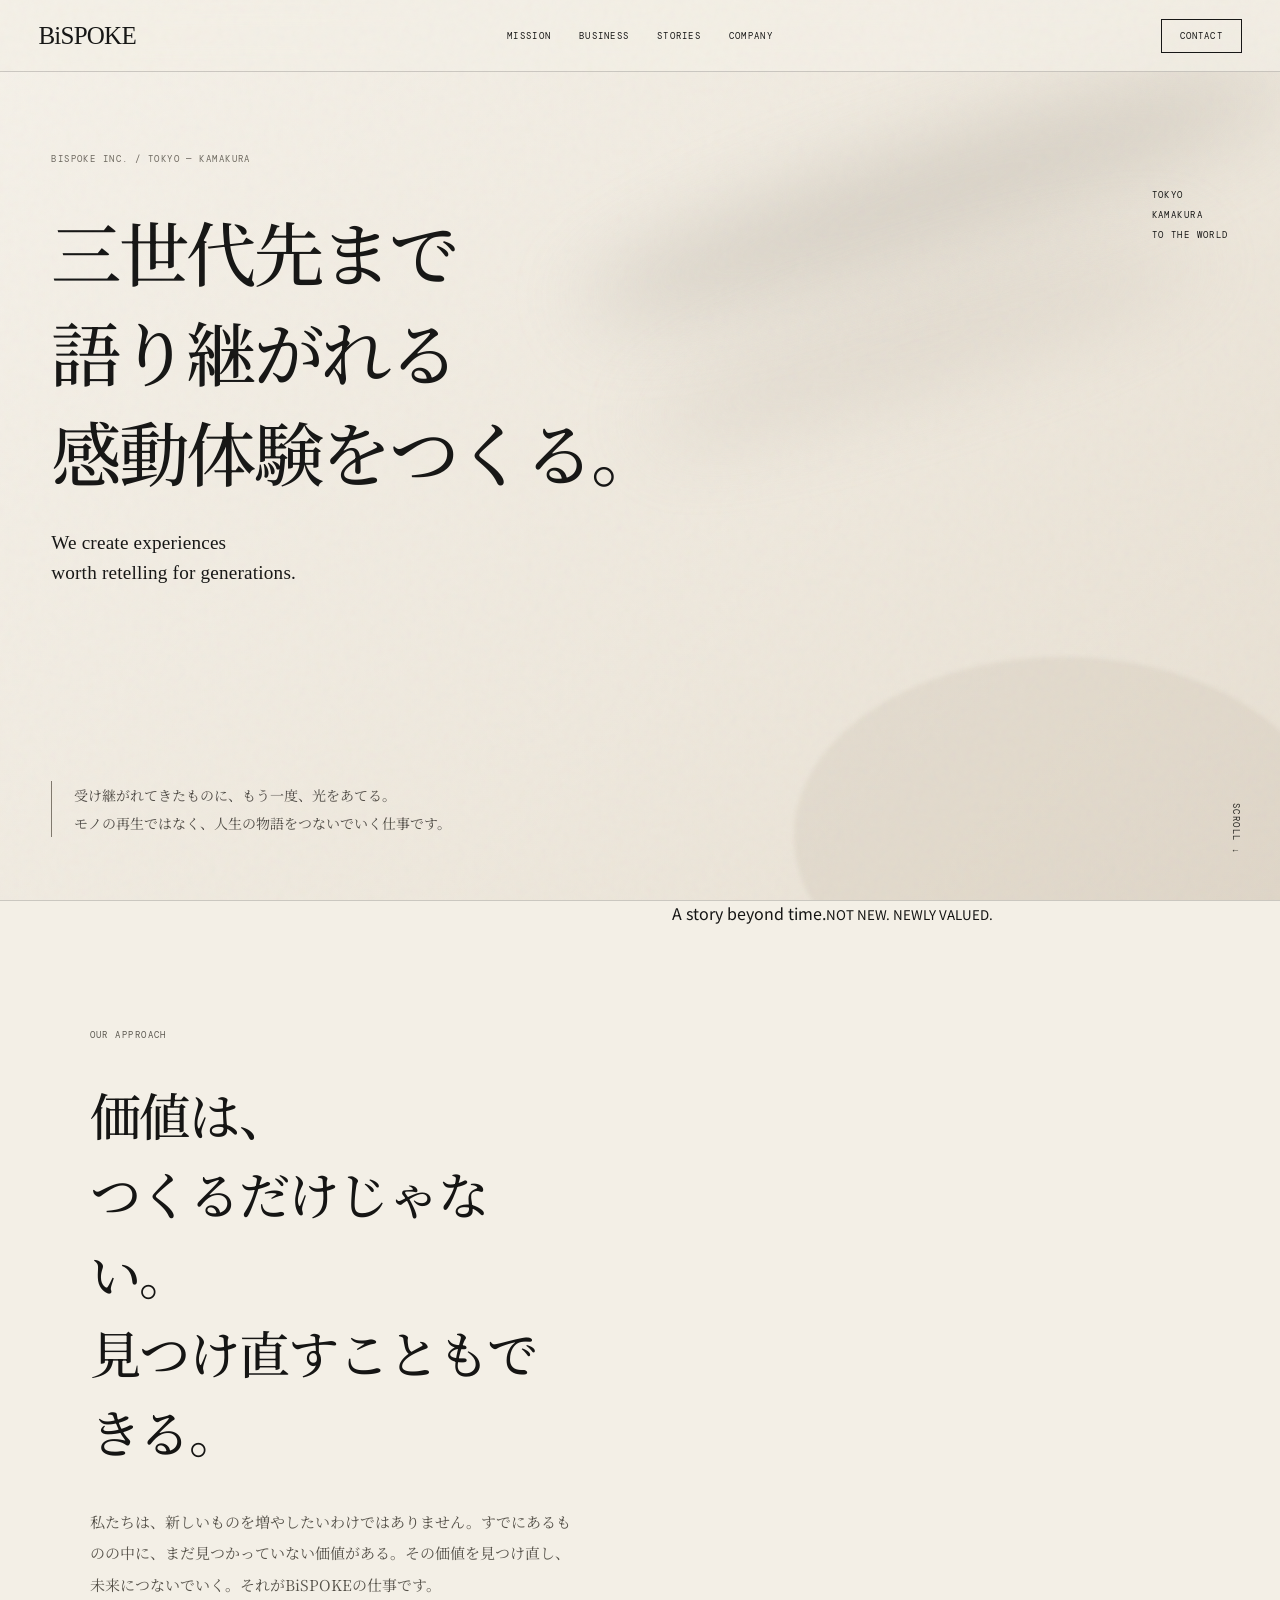
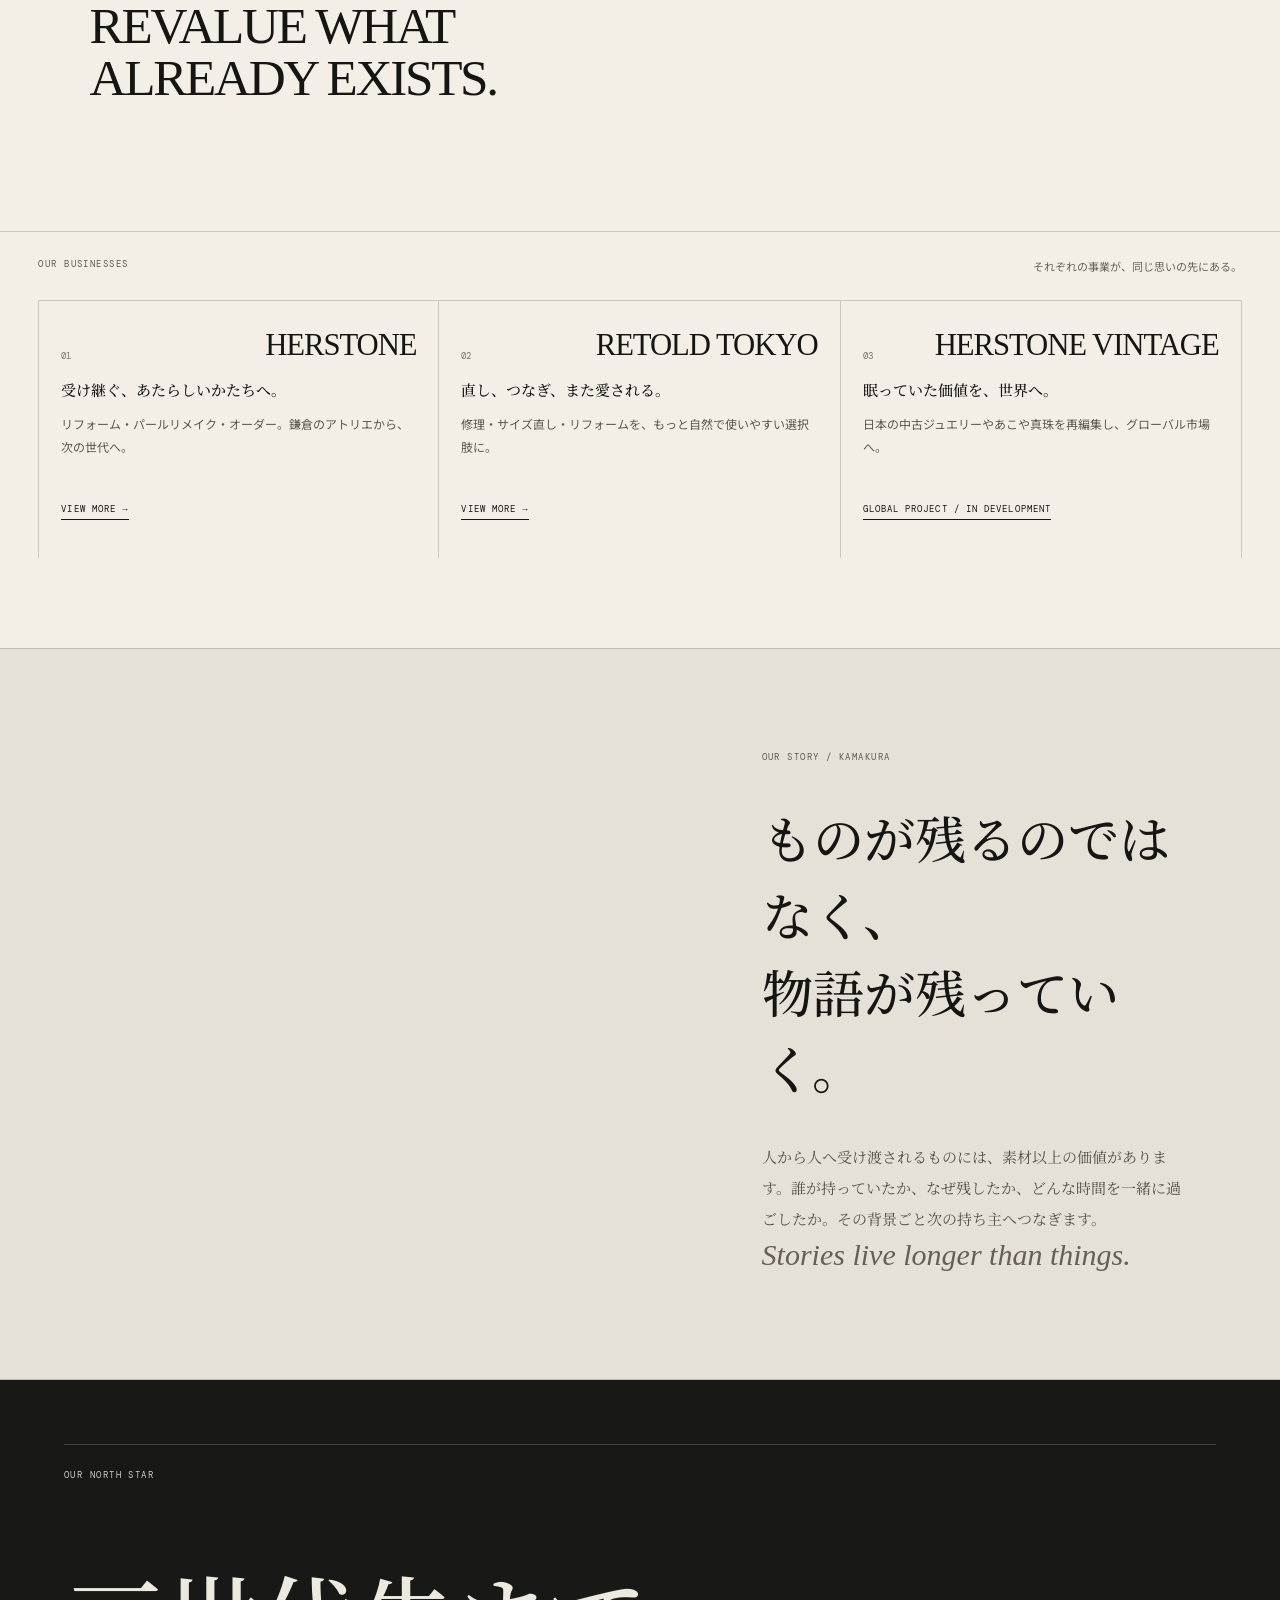
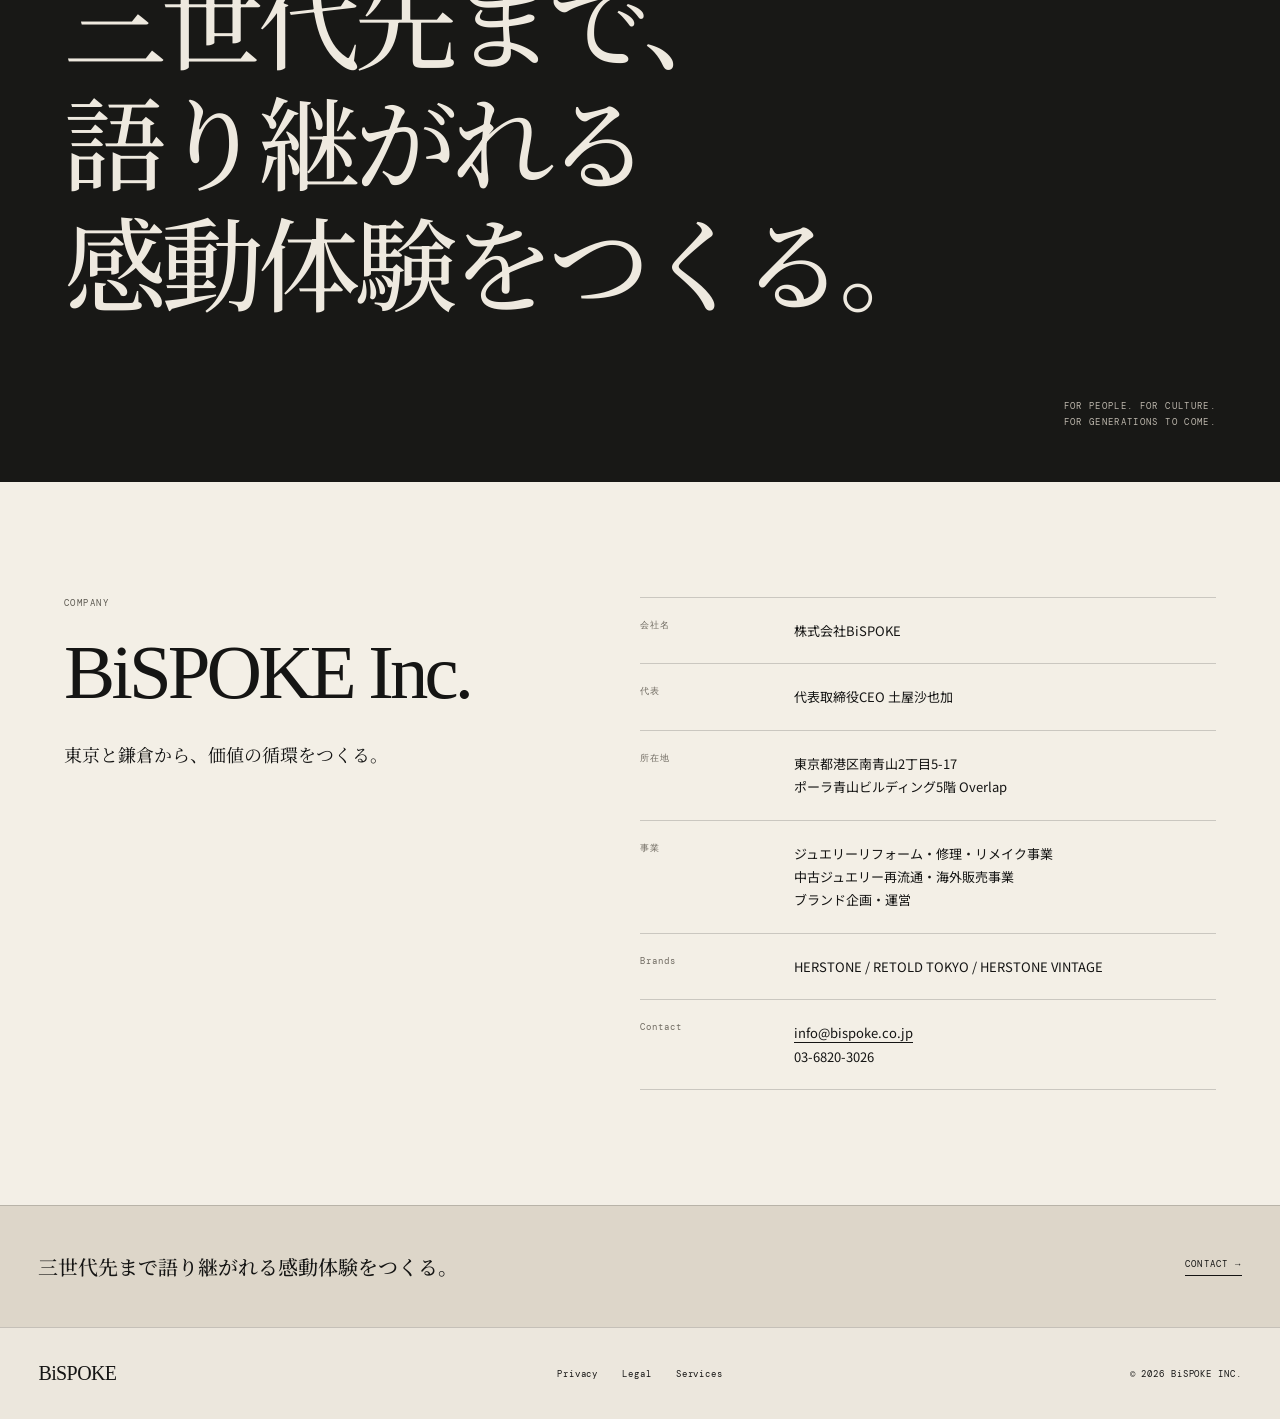
==== commit 8377c06b: "Replace reused imagery with new archival editorial art direction" ====
--- a/index.html
+++ b/index.html
@@ -1,132 +1,2 @@
 <!DOCTYPE html>
-<html lang="ja">
-<head>
-<meta charset="UTF-8">
-<meta name="viewport" content="width=device-width, initial-scale=1.0">
-<title>株式会社BiSPOKE — 三世代先まで語り継がれる感動体験をつくる</title>
-<meta name="description" content="株式会社BiSPOKEは、三世代先まで語り継がれる感動体験をつくる会社です。HERSTONE、RETOLD TOKYO、HERSTONE VINTAGEを通じて、受け継がれてきたものの価値を見つけ直します。">
-<meta property="og:title" content="株式会社BiSPOKE — 三世代先まで語り継がれる感動体験をつくる">
-<meta property="og:description" content="受け継がれてきたものに、もう一度、光をあてる。HERSTONE / RETOLD TOKYO / HERSTONE VINTAGE。">
-<link rel="preconnect" href="https://fonts.googleapis.com">
-<link rel="preconnect" href="https://fonts.gstatic.com" crossorigin>
-<link href="https://fonts.googleapis.com/css2?family=DM+Mono:wght@300;400;500&family=Noto+Sans+JP:wght@400;500;600&family=Noto+Serif+JP:wght@400;500;600&display=swap" rel="stylesheet">
-<link rel="stylesheet" href="corp.css">
-<script>
-!function(f,b,e,v,n,t,s){if(f.fbq)return;n=f.fbq=function(){n.callMethod?n.callMethod.apply(n,arguments):n.queue.push(arguments)};if(!f._fbq)n.push=n;n.loaded=!0;n.version='2.0';n.queue=[];t=b.createElement(e);t.async=!0;t.src=v;s=b.getElementsByTagName(e)[0];s.parentNode.insertBefore(t,s)}(window,document,'script','https://connect.facebook.net/en_US/fbevents.js');
-fbq('init','925486173445456');fbq('track','PageView');
-</script>
-</head>
-<body>
-<div class="grain" aria-hidden="true"></div>
-<header class="site-header">
-  <a href="#top" class="brand">BiSPOKE</a>
-  <nav class="desktop-nav">
-    <a href="#mission">Mission</a><a href="#business">Business</a><a href="#story">Stories</a><a href="#company">Company</a>
-  </nav>
-  <a class="contact-button" href="mailto:info@bispoke.co.jp">Contact</a>
-</header>
-
-<main id="top">
-  <section class="hero">
-    <div class="hero-shadow hero-shadow-a"></div>
-    <div class="hero-shadow hero-shadow-b"></div>
-    <div class="hero-content">
-      <p class="eyebrow">BISPOKE INC. / TOKYO — KAMAKURA</p>
-      <h1>三世代先まで<br>語り継がれる<br>感動体験をつくる。</h1>
-      <p class="hero-en">We create experiences<br>worth retelling for generations.</p>
-      <div class="hero-note">
-        <span></span>
-        <p>受け継がれてきたものに、<br>もう一度、光をあてる。<br>それは、モノの再生ではなく、<br>人生の物語をつないでいく仕事です。</p>
-      </div>
-    </div>
-    <div class="hero-side"><span>TOKYO</span><span>KAMAKURA</span><span>TO THE WORLD</span></div>
-    <a href="#mission" class="scroll-mark">SCROLL ↓</a>
-  </section>
-
-  <section class="approach" id="mission">
-    <div class="approach-copy reveal">
-      <p class="eyebrow dark">OUR APPROACH</p>
-      <h2>価値は、<br>つくるだけじゃない。<br>見つけ直すこともできる。</h2>
-      <p>私たちは、新しいものを増やしたいわけではありません。すでにあるものの中に、まだ見つかっていない価値がある。その価値を見つけ直し、未来につないでいく。それがBiSPOKEの仕事です。</p>
-      <div class="approach-tag">REVALUE WHAT ALREADY EXISTS.</div>
-    </div>
-    <figure class="approach-visual reveal">
-      <img src="images/oldstone.png" alt="受け継がれたジュエリー">
-      <figcaption>NOT NEW. NEWLY VALUED.</figcaption>
-    </figure>
-  </section>
-
-  <section class="business" id="business">
-    <div class="section-head"><p class="eyebrow dark">OUR BUSINESSES</p><p>それぞれの事業が、同じ思いの先にある。</p></div>
-    <div class="business-grid">
-      <article class="business-card reveal">
-        <img src="images/setting.png" alt="HERSTONE">
-        <div class="business-meta"><span>01</span><h3>HERSTONE</h3></div>
-        <p class="business-jp">受け継ぐ、あたらしいかたちへ。</p>
-        <p>リフォーム・パールリメイク・オーダー。鎌倉のアトリエから、次の世代へ。</p>
-        <a href="https://herstone.jp" target="_blank" rel="noopener">VIEW MORE →</a>
-      </article>
-      <article class="business-card reveal">
-        <img src="images/curving.png" alt="RETOLD TOKYO">
-        <div class="business-meta"><span>02</span><h3>RETOLD TOKYO</h3></div>
-        <p class="business-jp">直し、つなぎ、また愛される。</p>
-        <p>修理・サイズ直し・リフォームを、もっと自然で使いやすい選択肢に。</p>
-        <a href="https://retold.tokyo" target="_blank" rel="noopener">VIEW MORE →</a>
-      </article>
-      <article class="business-card reveal">
-        <img src="images/emeraldba.png" alt="HERSTONE VINTAGE">
-        <div class="business-meta"><span>03</span><h3>HERSTONE VINTAGE</h3></div>
-        <p class="business-jp">眠っていた価値を、世界へ。</p>
-        <p>日本の中古ジュエリーやあこや真珠を再編集し、グローバル市場へ。</p>
-        <span class="text-link">GLOBAL PROJECT / IN DEVELOPMENT</span>
-      </article>
-    </div>
-  </section>
-
-  <section class="story" id="story">
-    <div class="story-image reveal"><img src="images/hori.png" alt="ジュエリー職人の手元"></div>
-    <div class="story-copy reveal">
-      <p class="eyebrow dark">OUR STORY</p>
-      <h2>ものが残るのではなく、<br>物語が残っていく。</h2>
-      <p>人から人へ受け渡されるものには、素材以上の価値があります。誰が持っていたか、なぜ残したか、どんな時間を一緒に過ごしたか。BiSPOKEは、その背景ごと次の持ち主へつなぎたいと考えています。</p>
-      <p class="story-quote">Stories live longer than things.</p>
-    </div>
-  </section>
-
-  <section class="north-star">
-    <div class="north-star-rule"></div>
-    <p class="eyebrow">OUR NORTH STAR</p>
-    <p class="north-star-copy">三世代先まで、<br>語り継がれる<br>感動体験をつくる。</p>
-    <p class="north-star-en">FOR PEOPLE. FOR CULTURE.<br>FOR GENERATIONS TO COME.</p>
-  </section>
-
-  <section class="company" id="company">
-    <div class="company-intro reveal"><p class="eyebrow dark">COMPANY</p><h2>BiSPOKE Inc.</h2><p>東京と鎌倉から、価値の循環をつくる。</p></div>
-    <dl class="company-data reveal">
-      <div><dt>会社名</dt><dd>株式会社BiSPOKE</dd></div>
-      <div><dt>代表</dt><dd>代表取締役CEO 土屋沙也加</dd></div>
-      <div><dt>所在地</dt><dd>東京都港区南青山2丁目5-17<br>ポーラ青山ビルディング5階 Overlap</dd></div>
-      <div><dt>事業</dt><dd>ジュエリーリフォーム・修理・リメイク事業<br>中古ジュエリー再流通・海外販売事業<br>ブランド企画・運営</dd></div>
-      <div><dt>Brands</dt><dd>HERSTONE / RETOLD TOKYO / HERSTONE VINTAGE</dd></div>
-      <div><dt>Contact</dt><dd><a href="mailto:info@bispoke.co.jp">info@bispoke.co.jp</a><br>03-6820-3026</dd></div>
-    </dl>
-  </section>
-
-  <section class="closing">
-    <p>三世代先まで語り継がれる感動体験をつくる。</p>
-    <a href="mailto:info@bispoke.co.jp">CONTACT →</a>
-  </section>
-</main>
-
-<footer>
-  <div class="brand">BiSPOKE</div>
-  <div class="footer-links"><a href="/privacy.html">Privacy</a><a href="/tokushoho.html">Legal</a><a href="/services.html">Services</a></div>
-  <div>© 2026 BiSPOKE INC.</div>
-</footer>
-
-<script>
-const io=new IntersectionObserver(entries=>entries.forEach(entry=>{if(entry.isIntersecting){entry.target.classList.add('in');io.unobserve(entry.target)}}),{threshold:.12});
-document.querySelectorAll('.reveal').forEach(el=>io.observe(el));
-</script>
-</body>
-</html>+<html lang="ja"><head><meta charset="UTF-8"><meta name="viewport" content="width=device-width,initial-scale=1"><title>株式会社BiSPOKE — 三世代先まで語り継がれる感動体験をつくる</title><meta name="description" content="株式会社BiSPOKEは、三世代先まで語り継がれる感動体験をつくる会社です。HERSTONE、RETOLD TOKYO、HERSTONE VINTAGEを通じ、受け継がれてきたものの価値を見つけ直します。"><link rel="preconnect" href="https://fonts.googleapis.com"><link rel="preconnect" href="https://fonts.gstatic.com" crossorigin><link href="https://fonts.googleapis.com/css2?family=DM+Mono:wght@300;400&family=Noto+Sans+JP:wght@400;500&family=Noto+Serif+JP:wght@400;500;600&display=swap" rel="stylesheet"><link rel="stylesheet" href="corp.css"></head><body><div class="grain"></div><header class="site-header"><a href="#top" class="brand">BiSPOKE</a><nav class="desktop-nav"><a href="#mission">Mission</a><a href="#business">Business</a><a href="#story">Stories</a><a href="#company">Company</a></nav><a class="contact-button" href="mailto:info@bispoke.co.jp">Contact</a></header><main id="top"><section class="hero"><div class="hero-shadow hero-shadow-a"></div><div class="hero-shadow hero-shadow-b"></div><div class="hero-content"><p class="eyebrow">BISPOKE INC. / TOKYO — KAMAKURA</p><h1>三世代先まで<br>語り継がれる<br>感動体験をつくる。</h1><p class="hero-en">We create experiences<br>worth retelling for generations.</p><div class="hero-note"><span></span><p>受け継がれてきたものに、もう一度、光をあてる。<br>モノの再生ではなく、人生の物語をつないでいく仕事です。</p></div></div><div class="hero-side"><span>TOKYO</span><span>KAMAKURA</span><span>TO THE WORLD</span></div><a href="#mission" class="scroll-mark">SCROLL ↓</a></section><section class="approach" id="mission"><div class="approach-copy reveal"><p class="eyebrow dark">OUR APPROACH</p><h2>価値は、<br>つくるだけじゃない。<br>見つけ直すこともできる。</h2><p>私たちは、新しいものを増やしたいわけではありません。すでにあるものの中に、まだ見つかっていない価値がある。その価値を見つけ直し、未来につないでいく。それがBiSPOKEの仕事です。</p><div class="approach-tag">REVALUE WHAT ALREADY EXISTS.</div></div><div class="generated-art archive-art reveal" role="img" aria-label="世代をつなぐジュエリーと記憶のアーカイブ"><div class="art-photo"></div><div class="art-pearl"></div><div class="art-ring"></div><span class="art-script">A story beyond time.</span><small>NOT NEW. NEWLY VALUED.</small></div></section><section class="business" id="business"><div class="section-head"><p class="eyebrow dark">OUR BUSINESSES</p><p>それぞれの事業が、同じ思いの先にある。</p></div><div class="business-grid"><article class="business-card reveal"><div class="generated-art jewel-art"><div class="art-ring hero-ring"></div><div class="water-light"></div></div><div class="business-meta"><span>01</span><h3>HERSTONE</h3></div><p class="business-jp">受け継ぐ、あたらしいかたちへ。</p><p>リフォーム・パールリメイク・オーダー。鎌倉のアトリエから、次の世代へ。</p><a href="https://herstone.jp" target="_blank" rel="noopener">VIEW MORE →</a></article><article class="business-card reveal"><div class="generated-art craft-art"><div class="craft-hand hand-a"></div><div class="craft-hand hand-b"></div><div class="craft-ring"></div></div><div class="business-meta"><span>02</span><h3>RETOLD TOKYO</h3></div><p class="business-jp">直し、つなぎ、また愛される。</p><p>修理・サイズ直し・リフォームを、もっと自然で使いやすい選択肢に。</p><a href="https://retold.tokyo" target="_blank" rel="noopener">VIEW MORE →</a></article><article class="business-card reveal"><div class="generated-art pearl-art"><div class="pearl-strand"></div><div class="paper-photo"></div></div><div class="business-meta"><span>03</span><h3>HERSTONE VINTAGE</h3></div><p class="business-jp">眠っていた価値を、世界へ。</p><p>日本の中古ジュエリーやあこや真珠を再編集し、グローバル市場へ。</p><span class="text-link">GLOBAL PROJECT / IN DEVELOPMENT</span></article></div></section><section class="story" id="story"><div class="generated-art kamakura-art reveal"><div class="sun"></div><div class="island"></div><div class="sea-lines"></div></div><div class="story-copy reveal"><p class="eyebrow dark">OUR STORY / KAMAKURA</p><h2>ものが残るのではなく、<br>物語が残っていく。</h2><p>人から人へ受け渡されるものには、素材以上の価値があります。誰が持っていたか、なぜ残したか、どんな時間を一緒に過ごしたか。その背景ごと次の持ち主へつなぎます。</p><p class="story-quote">Stories live longer than things.</p></div></section><section class="north-star"><div class="north-star-rule"></div><p class="eyebrow">OUR NORTH STAR</p><p class="north-star-copy">三世代先まで、<br>語り継がれる<br>感動体験をつくる。</p><p class="north-star-en">FOR PEOPLE. FOR CULTURE.<br>FOR GENERATIONS TO COME.</p></section><section class="company" id="company"><div class="company-intro reveal"><p class="eyebrow dark">COMPANY</p><h2>BiSPOKE Inc.</h2><p>東京と鎌倉から、価値の循環をつくる。</p></div><dl class="company-data reveal"><div><dt>会社名</dt><dd>株式会社BiSPOKE</dd></div><div><dt>代表</dt><dd>代表取締役CEO 土屋沙也加</dd></div><div><dt>所在地</dt><dd>東京都港区南青山2丁目5-17<br>ポーラ青山ビルディング5階 Overlap</dd></div><div><dt>事業</dt><dd>ジュエリーリフォーム・修理・リメイク事業<br>中古ジュエリー再流通・海外販売事業<br>ブランド企画・運営</dd></div><div><dt>Brands</dt><dd>HERSTONE / RETOLD TOKYO / HERSTONE VINTAGE</dd></div><div><dt>Contact</dt><dd><a href="mailto:info@bispoke.co.jp">info@bispoke.co.jp</a><br>03-6820-3026</dd></div></dl></section><section class="closing"><p>三世代先まで語り継がれる感動体験をつくる。</p><a href="mailto:info@bispoke.co.jp">CONTACT →</a></section></main><footer><div class="brand">BiSPOKE</div><div class="footer-links"><a href="/privacy.html">Privacy</a><a href="/tokushoho.html">Legal</a><a href="/services.html">Services</a></div><div>© 2026 BiSPOKE INC.</div></footer><script>const io=new IntersectionObserver(es=>es.forEach(e=>{if(e.isIntersecting){e.target.classList.add('in');io.unobserve(e.target)}}),{threshold:.12});document.querySelectorAll('.reveal').forEach(el=>io.observe(el));</script></body></html>
--- a/corp.css
+++ b/corp.css
@@ -1,56 +1 @@
-:root{
-  --black:#101110;
-  --ink:#151715;
-  --paper:#f3f0e9;
-  --paper-2:#e9e5dc;
-  --blue:#b8ddea;
-  --orange:#e26b3a;
-  --acid:#d9ff5b;
-  --line:rgba(16,17,16,.18);
-  --mono:'DM Mono',monospace;
-  --sans:'Inter','Noto Sans JP',sans-serif;
-  --serif:'Noto Serif JP',serif;
-}
-*{box-sizing:border-box;margin:0;padding:0}
-html{scroll-behavior:smooth;background:var(--paper)}
-body{font-family:var(--sans);background:var(--paper);color:var(--ink);overflow-x:hidden;-webkit-font-smoothing:antialiased}
-a{color:inherit;text-decoration:none}
-img,video{display:block;width:100%}
-button{font:inherit}
-.noise{position:fixed;inset:0;pointer-events:none;z-index:1000;opacity:.045;background-image:url("data:image/svg+xml,%3Csvg viewBox='0 0 180 180' xmlns='http://www.w3.org/2000/svg'%3E%3Cfilter id='n'%3E%3CfeTurbulence type='fractalNoise' baseFrequency='.9' numOctaves='2' stitchTiles='stitch'/%3E%3C/filter%3E%3Crect width='100%25' height='100%25' filter='url(%23n)' opacity='.65'/%3E%3C/svg%3E")}
-.site-header{position:fixed;z-index:100;top:0;left:0;right:0;height:74px;display:grid;grid-template-columns:1fr auto 1fr;align-items:center;padding:0 22px;border-bottom:1px solid rgba(255,255,255,.16);color:#fff;mix-blend-mode:difference;transition:.3s}
-.brand-mark{font-weight:800;font-size:20px;letter-spacing:-.05em}.brand-mark span{font-size:8px;vertical-align:super;margin-left:2px}
-.header-meta{font:10px var(--mono);letter-spacing:.12em;display:flex;gap:10px;align-items:center}.status-dot{width:6px;height:6px;border-radius:99px;background:var(--acid);display:inline-block;box-shadow:0 0 0 4px rgba(217,255,91,.12)}
-.menu-button{justify-self:end;border:0;background:transparent;color:inherit;font:11px var(--mono);letter-spacing:.14em;cursor:pointer}
-.site-nav{position:fixed;right:18px;top:72px;width:min(360px,calc(100vw - 36px));background:var(--paper);color:var(--ink);border:1px solid var(--ink);display:grid;transform:translateY(-16px);opacity:0;pointer-events:none;transition:.25s;mix-blend-mode:normal}
-.site-nav.open{transform:none;opacity:1;pointer-events:auto}
-.site-nav a{padding:18px 20px;border-bottom:1px solid var(--line);font:500 12px var(--mono);letter-spacing:.12em}.site-nav a:last-child{border-bottom:0}.site-nav a:hover{background:var(--acid)}
-.hero{height:100svh;min-height:700px;background:#0e0f0f;position:relative;color:#fff;overflow:hidden}
-.hero-media{position:absolute;inset:0}.hero-media video{width:100%;height:100%;object-fit:cover;filter:grayscale(100%) contrast(1.06) brightness(.7)}
-.hero-wash{position:absolute;inset:0;background:linear-gradient(90deg,rgba(7,8,8,.86) 0%,rgba(7,8,8,.33) 53%,rgba(7,8,8,.52) 100%),linear-gradient(0deg,rgba(8,8,8,.68),transparent 45%)}
-.hero-grid{position:relative;z-index:2;height:100%;padding:110px 22px 32px;display:flex;flex-direction:column}
-.eyebrow{font:10px var(--mono);letter-spacing:.16em;text-transform:uppercase}.eyebrow.dark{color:#4e514b}
-.hero h1{font-size:clamp(62px,11.4vw,188px);line-height:.82;letter-spacing:-.072em;font-weight:800;text-transform:uppercase;margin-top:auto;max-width:1450px}.hero h1 em{font-family:var(--serif);font-weight:400;font-style:italic;letter-spacing:-.04em;color:var(--blue)}
-.hero-bottom{display:grid;grid-template-columns:1fr 1fr;gap:24px;align-items:end;margin-top:38px;border-top:1px solid rgba(255,255,255,.28);padding-top:20px}.hero-jp{font-family:var(--serif);font-size:clamp(18px,2.1vw,31px);line-height:1.55}.hero-copy{justify-self:end;max-width:520px;font:11px/1.7 var(--mono);letter-spacing:.04em;text-transform:uppercase;color:rgba(255,255,255,.78)}
-.scroll-chip{position:absolute;z-index:3;right:18px;top:104px;border:1px solid rgba(255,255,255,.5);padding:10px 12px;font:9px/1.5 var(--mono);letter-spacing:.12em;text-align:center}.scroll-chip span{font-size:16px}
-.section-dark{background:var(--black);color:#fff}.section-index{display:flex;justify-content:space-between;gap:30px;font:10px var(--mono);letter-spacing:.12em;padding:22px;border-bottom:1px solid rgba(255,255,255,.18)}.section-index.light{border-color:var(--line);color:#585b56}.section-index.inline{padding:0 0 18px;border-bottom:1px solid var(--line);color:#555;width:100%;margin-bottom:44px}
-.manifesto{position:relative;overflow:hidden}.manifesto-copy{padding:150px 22px 220px}.kicker{font:500 clamp(35px,5.6vw,84px)/.96 var(--sans);letter-spacing:-.06em;margin-bottom:84px}.kicker span{color:var(--orange);font-family:var(--serif);font-style:italic;font-weight:400}.manifesto h2{max-width:1100px;font-family:var(--serif);font-size:clamp(34px,5.1vw,72px);line-height:1.35;font-weight:500;letter-spacing:-.03em}.manifesto-columns{margin:72px 0 0 auto;max-width:760px;display:grid;grid-template-columns:1fr 1fr;gap:42px}.manifesto-columns p{font-size:14px;line-height:2;color:#c9c9c4}.manifesto-marquee{position:absolute;left:0;right:0;bottom:0;border-top:1px solid rgba(255,255,255,.2);border-bottom:1px solid rgba(255,255,255,.2);overflow:hidden;white-space:nowrap;padding:16px 0}.manifesto-marquee div{font:500 12px var(--mono);letter-spacing:.12em;animation:marquee 34s linear infinite;width:max-content;color:var(--blue)}
-@keyframes marquee{to{transform:translateX(-50%)}}
-.ventures{background:var(--paper);padding-bottom:100px}.ventures-head{padding:100px 22px 74px;display:grid;grid-template-columns:1fr 2fr;gap:40px}.ventures-head h2{font-size:clamp(49px,7.4vw,108px);line-height:.92;letter-spacing:-.065em;font-weight:800;max-width:1050px}.ventures-head em{font-family:var(--serif);font-weight:400}.venture-card{display:grid;grid-template-columns:90px 1.1fr 1fr minmax(230px,.8fr);min-height:440px;border-top:1px solid var(--ink);position:relative}.venture-card:last-child{border-bottom:1px solid var(--ink)}.venture-no{padding:20px;font:9px var(--mono);letter-spacing:.1em;border-right:1px solid var(--line)}.venture-title{padding:20px 26px;border-right:1px solid var(--line);display:flex;flex-direction:column;justify-content:space-between}.micro{font:9px var(--mono);letter-spacing:.14em;color:#656860}.venture-title h3{font-size:clamp(44px,6.5vw,96px);line-height:.86;letter-spacing:-.07em;font-weight:800}.venture-copy{padding:20px 30px;display:flex;flex-direction:column;justify-content:flex-end;gap:22px}.venture-copy .lead{font:500 clamp(20px,2.1vw,32px)/1.45 var(--serif)}.venture-copy>p:not(.lead){font-size:13px;line-height:1.9;color:#575a54;max-width:470px}.venture-copy a{width:max-content;font:10px var(--mono);letter-spacing:.12em;border-bottom:1px solid;padding-bottom:5px}.venture-copy a:hover{background:var(--acid)}.inline-badge{width:max-content;border:1px solid var(--ink);padding:8px 10px;font:9px var(--mono);letter-spacing:.1em}.venture-art{display:flex;align-items:flex-end;padding:20px;overflow:hidden;min-height:320px}.venture-art span{font-size:clamp(26px,3.4vw,54px);font-weight:800;line-height:.89;letter-spacing:-.06em}.art-blue{background:var(--blue);background-image:radial-gradient(circle at 65% 18%,rgba(255,255,255,.8),transparent 23%),linear-gradient(135deg,transparent 48%,rgba(16,17,16,.1) 49%,transparent 50%)}.art-orange{background:var(--orange);color:#111;background-image:repeating-linear-gradient(90deg,rgba(16,17,16,.08) 0,rgba(16,17,16,.08) 1px,transparent 1px,transparent 22px)}.art-black{background:#0d0f0e;color:var(--acid);background-image:linear-gradient(35deg,transparent 45%,rgba(217,255,91,.08) 45%,rgba(217,255,91,.08) 46%,transparent 46%)}
-.studio{display:grid;grid-template-columns:1.05fr 1fr;min-height:850px;border-bottom:1px solid var(--ink);background:#dfe3dd}.studio-photo{position:relative;overflow:hidden;min-height:700px;background:#999}.studio-photo img{height:100%;object-fit:cover;filter:grayscale(1) contrast(1.06)}.photo-caption{position:absolute;left:16px;bottom:16px;background:var(--paper);padding:8px 10px;font:9px var(--mono);letter-spacing:.12em}.studio-copy{padding:28px 42px 80px;display:flex;flex-direction:column}.studio-copy h2{font-size:clamp(48px,6.7vw,96px);line-height:.92;letter-spacing:-.067em;font-weight:800;margin-bottom:50px}.studio-copy h2 em{font-family:var(--serif);font-weight:400}.studio-copy>p{max-width:600px;font-family:var(--serif);font-size:17px;line-height:2;margin-bottom:70px}.principles{margin-top:auto}.principles>div{display:grid;grid-template-columns:50px 180px 1fr;gap:16px;padding:16px 0;border-top:1px solid rgba(16,17,16,.22)}.principles span,.principles strong{font:10px var(--mono);letter-spacing:.1em}.principles p{font-size:12px;line-height:1.7;color:#575a54}
-.statement{background:var(--blue);padding:26px 22px 40px;min-height:82vh;display:flex;flex-direction:column;justify-content:space-between;border-bottom:1px solid var(--ink)}.statement-small{font:10px var(--mono);letter-spacing:.15em}.statement-big{font:600 clamp(49px,8.1vw,122px)/1.07 var(--serif);letter-spacing:-.065em;max-width:1200px;margin:80px 0}.statement-big span{font-family:var(--sans);font-weight:800}.statement-en{font:10px var(--mono);letter-spacing:.15em;align-self:flex-end;max-width:390px;text-align:right}
-.company{background:var(--paper);padding-bottom:130px}.company-grid{padding:110px 22px 0;display:grid;grid-template-columns:1fr 1.2fr;gap:100px}.company-title h2{font-size:clamp(48px,6.8vw,98px);line-height:.91;letter-spacing:-.07em;margin-top:24px}.company-data>div{display:grid;grid-template-columns:140px 1fr;gap:24px;padding:22px 0;border-top:1px solid var(--line)}.company-data>div:last-child{border-bottom:1px solid var(--line)}.company-data dt{font:9px var(--mono);letter-spacing:.1em;color:#666}.company-data dd{font-size:13px;line-height:1.8}.company-data a{border-bottom:1px solid}
-.contact{background:var(--black);color:#fff;padding:24px 22px 26px;min-height:85vh;display:flex;flex-direction:column}.contact-kicker{font:9px var(--mono);letter-spacing:.14em;color:#aaa}.contact-link{font-size:clamp(62px,12vw,180px);font-weight:800;letter-spacing:-.078em;line-height:.78;margin:auto 0;display:block}.contact-link span{color:var(--orange)}.contact-link i{font-style:normal;color:var(--blue);font-family:var(--serif)}.contact-bottom{display:grid;grid-template-columns:1fr 1fr 1fr;gap:20px;border-top:1px solid #363936;padding-top:18px;font:9px/1.7 var(--mono);letter-spacing:.08em;color:#a5a6a2}.contact-bottom>div{display:flex;gap:20px;justify-content:center}.copyright{text-align:right}
-.reveal{opacity:0;transform:translateY(24px);transition:opacity .75s ease,transform .75s cubic-bezier(.2,.75,.2,1)}.reveal.in{opacity:1;transform:none}
-@media(max-width:900px){
-  .site-header{height:62px;padding:0 14px}.header-meta{display:none}.brand-mark{font-size:18px}
-  .hero{min-height:680px}.hero-grid{padding:92px 14px 22px}.hero h1{font-size:clamp(54px,17vw,110px);line-height:.84}.hero-bottom{grid-template-columns:1fr;gap:18px}.hero-copy{justify-self:start}.scroll-chip{display:none}
-  .section-index{padding:16px 14px}.manifesto-copy{padding:96px 14px 150px}.kicker{margin-bottom:56px}.manifesto h2 br{display:none}.manifesto-columns{grid-template-columns:1fr;gap:22px;margin-top:48px}.manifesto-columns p{font-size:13px}
-  .ventures-head{padding:70px 14px 50px;grid-template-columns:1fr;gap:26px}.ventures-head h2{font-size:clamp(46px,15vw,88px)}
-  .venture-card{grid-template-columns:50px 1fr;min-height:0}.venture-no{grid-row:1/4;padding:14px 9px;writing-mode:vertical-rl}.venture-title{grid-column:2;padding:22px 16px;border-right:0;min-height:230px}.venture-title h3{font-size:clamp(48px,14vw,82px)}.venture-copy{grid-column:2;padding:26px 16px 36px;border-top:1px solid var(--line)}.venture-art{grid-column:2;min-height:260px}.venture-art span{font-size:42px}
-  .studio{grid-template-columns:1fr}.studio-photo{min-height:480px}.studio-copy{padding:26px 14px 65px}.studio-copy h2{font-size:clamp(48px,14vw,82px)}.principles>div{grid-template-columns:36px 1fr;gap:12px}.principles p{grid-column:2}
-  .statement{min-height:70vh;padding:20px 14px 28px}.statement-big{font-size:clamp(46px,14vw,85px)}
-  .company-grid{padding:75px 14px 0;grid-template-columns:1fr;gap:66px}.company-title h2{font-size:clamp(48px,14vw,82px)}.company-data>div{grid-template-columns:90px 1fr;gap:16px}
-  .contact{padding:18px 14px 22px;min-height:70vh}.contact-link{font-size:clamp(58px,18vw,98px);line-height:.82}.contact-bottom{grid-template-columns:1fr;gap:14px}.contact-bottom>div{justify-content:flex-start}.copyright{text-align:left}
-}
-@media(prefers-reduced-motion:reduce){html{scroll-behavior:auto}.reveal{opacity:1;transform:none;transition:none}.manifesto-marquee div{animation:none}}
+:root{--ink:#151514;--paper:#f3efe6;--paper2:#ebe5da;--line:rgba(21,21,20,.18);--mono:'DM Mono',monospace;--serif:'Noto Serif JP',serif;--sans:'Noto Sans JP',sans-serif}*{box-sizing:border-box;margin:0;padding:0}html{scroll-behavior:smooth;background:var(--paper)}body{background:var(--paper);color:var(--ink);font-family:var(--sans);overflow-x:hidden;-webkit-font-smoothing:antialiased}a{color:inherit;text-decoration:none}img{display:block;width:100%}.grain{position:fixed;inset:0;z-index:999;pointer-events:none;opacity:.035;background-image:url("data:image/svg+xml,%3Csvg viewBox='0 0 140 140' xmlns='http://www.w3.org/2000/svg'%3E%3Cfilter id='n'%3E%3CfeTurbulence type='fractalNoise' baseFrequency='.85' numOctaves='2' stitchTiles='stitch'/%3E%3C/filter%3E%3Crect width='100%25' height='100%25' filter='url(%23n)'/%3E%3C/svg%3E")}.site-header{position:fixed;z-index:100;top:0;left:0;right:0;height:72px;display:grid;grid-template-columns:1fr auto 1fr;align-items:center;padding:0 3vw;border-bottom:1px solid var(--line);backdrop-filter:blur(12px);background:rgba(243,239,230,.76)}.brand{font-family:Georgia,'Times New Roman',serif;font-size:25px;letter-spacing:-.03em}.desktop-nav{display:flex;gap:28px;font:9px var(--mono);letter-spacing:.14em;text-transform:uppercase}.desktop-nav a:hover{opacity:.55}.contact-button{justify-self:end;border:1px solid var(--ink);padding:10px 18px;font:9px var(--mono);letter-spacing:.12em;text-transform:uppercase}.eyebrow{font:9px var(--mono);letter-spacing:.16em;text-transform:uppercase;color:rgba(255,255,255,.78)}.eyebrow.dark{color:#5c5951}.hero{height:100svh;min-height:700px;position:relative;overflow:hidden;padding-top:72px;background:linear-gradient(135deg,#f5f1e9 0%,#eee8dd 60%,#e7dfd2 100%)}.hero:after{content:"";position:absolute;right:-4vw;bottom:-9vw;width:42vw;height:28vw;border-radius:50%;background:rgba(177,164,143,.14);filter:blur(2px)}.hero-shadow{position:absolute;border-radius:50%;filter:blur(42px);opacity:.32;transform:rotate(-18deg)}.hero-shadow-a{width:58vw;height:8vw;background:#a49c8f;right:-2vw;top:16vh}.hero-shadow-b{width:46vw;height:7vw;background:#c4bbae;right:5vw;top:33vh}.hero-content{position:relative;z-index:2;width:min(1180px,92vw);margin:0 auto;height:100%;padding:9vh 0 7vh;display:flex;flex-direction:column;align-items:flex-start}.hero-content .eyebrow{color:#6d685f;margin-bottom:4vh}.hero h1{font:500 clamp(46px,5.5vw,82px)/1.42 var(--serif);letter-spacing:-.035em;max-width:800px}.hero-en{margin-top:3vh;font:400 clamp(17px,1.5vw,23px)/1.55 Georgia,'Times New Roman',serif;letter-spacing:.01em}.hero-note{margin-top:auto;display:grid;grid-template-columns:1px auto;gap:22px;align-items:stretch}.hero-note span{background:#7f786d}.hero-note p{font:400 14px/2 var(--serif);color:#4e4a44}.hero-side{position:absolute;right:4vw;top:21vh;display:grid;gap:8px;font:9px var(--mono);letter-spacing:.16em}.scroll-mark{position:absolute;right:3vw;bottom:5vh;font:9px var(--mono);letter-spacing:.16em;writing-mode:vertical-rl}.approach{display:grid;grid-template-columns:1.05fr .95fr;min-height:760px;border-top:1px solid var(--line);border-bottom:1px solid var(--line)}.approach-copy{padding:10vw 7vw;display:flex;flex-direction:column}.approach h2{font:500 clamp(34px,4vw,58px)/1.55 var(--serif);letter-spacing:-.025em;margin:34px 0}.approach-copy>p:not(.eyebrow){max-width:650px;font:400 15px/2.1 var(--serif);color:#555149}.approach-tag{margin-top:auto;font:400 clamp(28px,4vw,62px)/1 Georgia,'Times New Roman',serif;letter-spacing:-.045em}.approach-visual{position:relative;overflow:hidden;background:#ddd3c5}.approach-visual img{height:100%;object-fit:cover;filter:saturate(.55) sepia(.1) contrast(.94);opacity:.9}.approach-visual figcaption{position:absolute;right:24px;bottom:24px;background:rgba(243,239,230,.9);padding:9px 12px;font:9px var(--mono);letter-spacing:.15em}.business{padding:0 3vw 7vw}.section-head{display:flex;justify-content:space-between;gap:30px;padding:26px 0;border-bottom:1px solid var(--line);font-size:11px;color:#68635a}.business-grid{display:grid;grid-template-columns:repeat(3,1fr)}.business-card{padding:28px 22px 38px;border-right:1px solid var(--line)}.business-card:first-child{border-left:1px solid var(--line)}.business-card img{aspect-ratio:1.55/1;object-fit:cover;filter:saturate(.55) contrast(.95);margin-bottom:24px}.business-meta{display:flex;justify-content:space-between;align-items:end;gap:16px}.business-meta span{font:9px var(--mono);color:#7a746a}.business-meta h3{font:400 clamp(24px,2.4vw,38px)/1.1 Georgia,'Times New Roman',serif;letter-spacing:-.035em;text-align:right}.business-jp{font:500 15px/1.7 var(--serif);margin:15px 0 10px}.business-card>p:not(.business-jp){font-size:12px;line-height:1.9;color:#5d5952;min-height:68px}.business-card a,.text-link{display:inline-block;margin-top:22px;font:9px var(--mono);letter-spacing:.12em;border-bottom:1px solid var(--ink);padding-bottom:4px}.story{display:grid;grid-template-columns:1.05fr .95fr;background:#e6e1d7;border-top:1px solid var(--line);border-bottom:1px solid var(--line)}.story-image{min-height:620px}.story-image img{height:100%;object-fit:cover;filter:grayscale(1) contrast(.95)}.story-copy{padding:8vw 7vw;display:flex;flex-direction:column}.story h2{font:500 clamp(34px,4vw,58px)/1.5 var(--serif);margin:36px 0}.story-copy>p:not(.eyebrow):not(.story-quote){font:400 15px/2.05 var(--serif);color:#555149}.story-quote{margin-top:auto;font:italic 30px/1.4 Georgia,'Times New Roman',serif;color:#655f56}.north-star{min-height:78vh;background:#181816;color:#eee9df;padding:5vw 5vw 4vw;display:flex;flex-direction:column}.north-star-rule{width:100%;height:1px;background:rgba(255,255,255,.18);margin-bottom:24px}.north-star-copy{margin:auto 0;font:500 clamp(54px,8vw,118px)/1.18 var(--serif);letter-spacing:-.05em}.north-star-en{align-self:flex-end;font:9px/1.8 var(--mono);letter-spacing:.15em;text-align:right;color:#bdb7ad}.company{display:grid;grid-template-columns:1fr 1.25fr;gap:9vw;padding:9vw 5vw;background:var(--paper)}.company-intro h2{font:400 clamp(48px,6vw,88px)/1 Georgia,'Times New Roman',serif;letter-spacing:-.05em;margin:26px 0}.company-intro>p:last-child{font:400 18px/1.8 var(--serif)}.company-data>div{display:grid;grid-template-columns:130px 1fr;gap:24px;padding:21px 0;border-top:1px solid var(--line)}.company-data>div:last-child{border-bottom:1px solid var(--line)}.company-data dt{font:9px var(--mono);letter-spacing:.12em;color:#6f6a61}.company-data dd{font-size:13px;line-height:1.8}.company-data a{border-bottom:1px solid}.closing{background:#ddd6c9;border-top:1px solid var(--line);display:flex;justify-content:space-between;align-items:center;gap:24px;padding:46px 3vw;font:500 20px var(--serif)}.closing a{font:9px var(--mono);letter-spacing:.14em;border-bottom:1px solid;padding-bottom:5px}footer{display:grid;grid-template-columns:1fr auto 1fr;align-items:center;padding:34px 3vw;font:9px var(--mono);letter-spacing:.1em;background:#ece7dd;border-top:1px solid var(--line)}footer .brand{font-size:20px}.footer-links{display:flex;gap:24px}footer>div:last-child{text-align:right}.reveal{opacity:0;transform:translateY(18px);transition:opacity .7s ease,transform .7s ease}.reveal.in{opacity:1;transform:none}@media(max-width:900px){.site-header{height:62px;padding:0 16px;grid-template-columns:1fr auto}.desktop-nav{display:none}.contact-button{padding:8px 12px}.brand{font-size:21px}.hero{padding-top:62px;min-height:720px}.hero-content{width:auto;margin:0;padding:70px 22px 44px}.hero-content .eyebrow{margin-bottom:38px}.hero h1{font-size:clamp(42px,11vw,62px);line-height:1.45}.hero-en{font-size:17px}.hero-note p{font-size:13px}.hero-side,.scroll-mark{display:none}.hero-shadow-a{width:95vw;height:16vw;right:-20vw;top:22vh}.hero-shadow-b{width:80vw;height:15vw;right:-15vw;top:33vh}.approach{grid-template-columns:1fr}.approach-copy{padding:84px 22px 64px;min-height:620px}.approach h2{font-size:38px}.approach-tag{font-size:37px}.approach-visual{min-height:430px}.business{padding:0}.section-head{padding:20px 16px}.section-head>p:last-child{display:none}.business-grid{grid-template-columns:1fr}.business-card,.business-card:first-child{border-left:0;border-right:0;border-bottom:1px solid var(--line);padding:22px 16px 36px}.business-card img{aspect-ratio:1.55/1}.business-meta h3{font-size:32px}.story{grid-template-columns:1fr}.story-image{min-height:450px}.story-copy{padding:70px 22px}.story h2{font-size:37px}.story-quote{margin-top:54px;font-size:25px}.north-star{min-height:68vh;padding:30px 20px}.north-star-copy{font-size:clamp(48px,13vw,72px)}.company{grid-template-columns:1fr;padding:72px 20px;gap:58px}.company-data>div{grid-template-columns:88px 1fr;gap:16px}.closing{padding:32px 18px;align-items:flex-start;flex-direction:column;font-size:17px}footer{grid-template-columns:1fr;gap:20px;padding:30px 18px}.footer-links{justify-content:flex-start}footer>div:last-child{text-align:left}}@media(prefers-reduced-motion:reduce){*{scroll-behavior:auto}.reveal{opacity:1;transform:none;transition:none}}
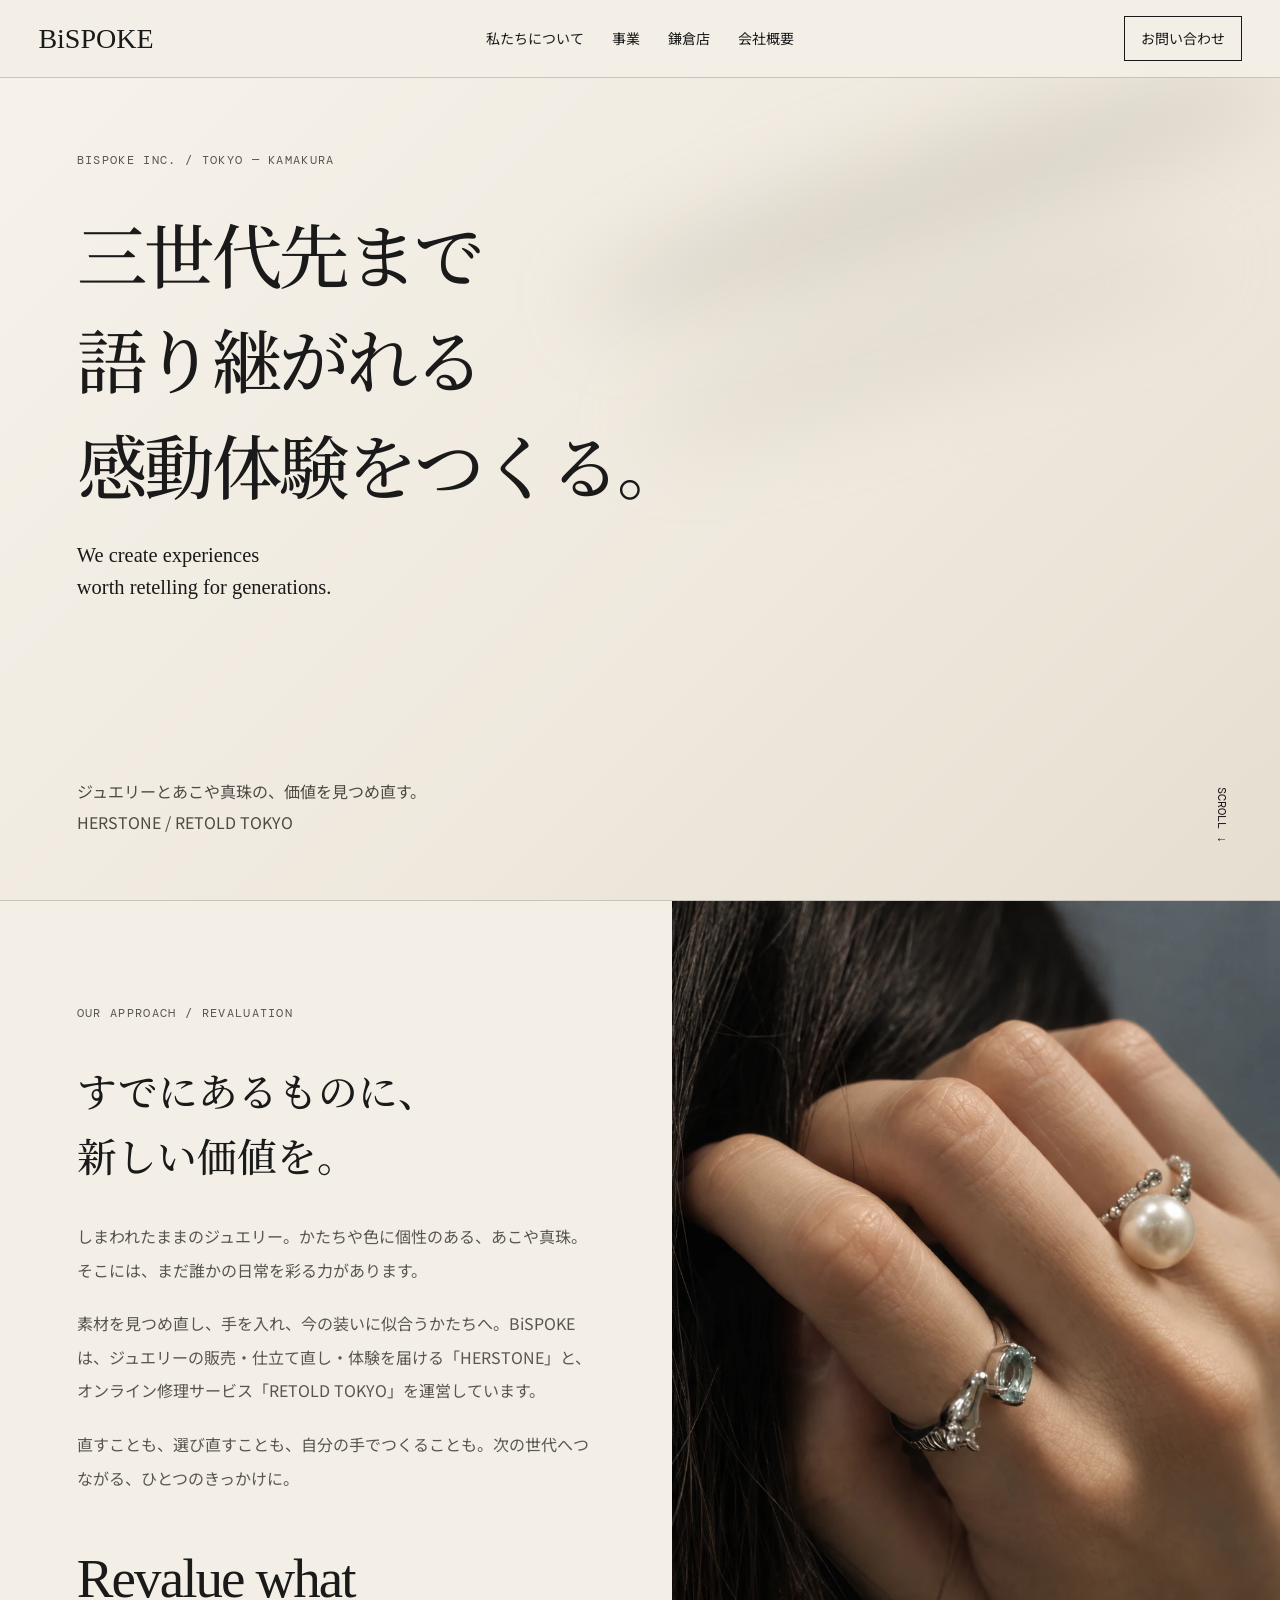
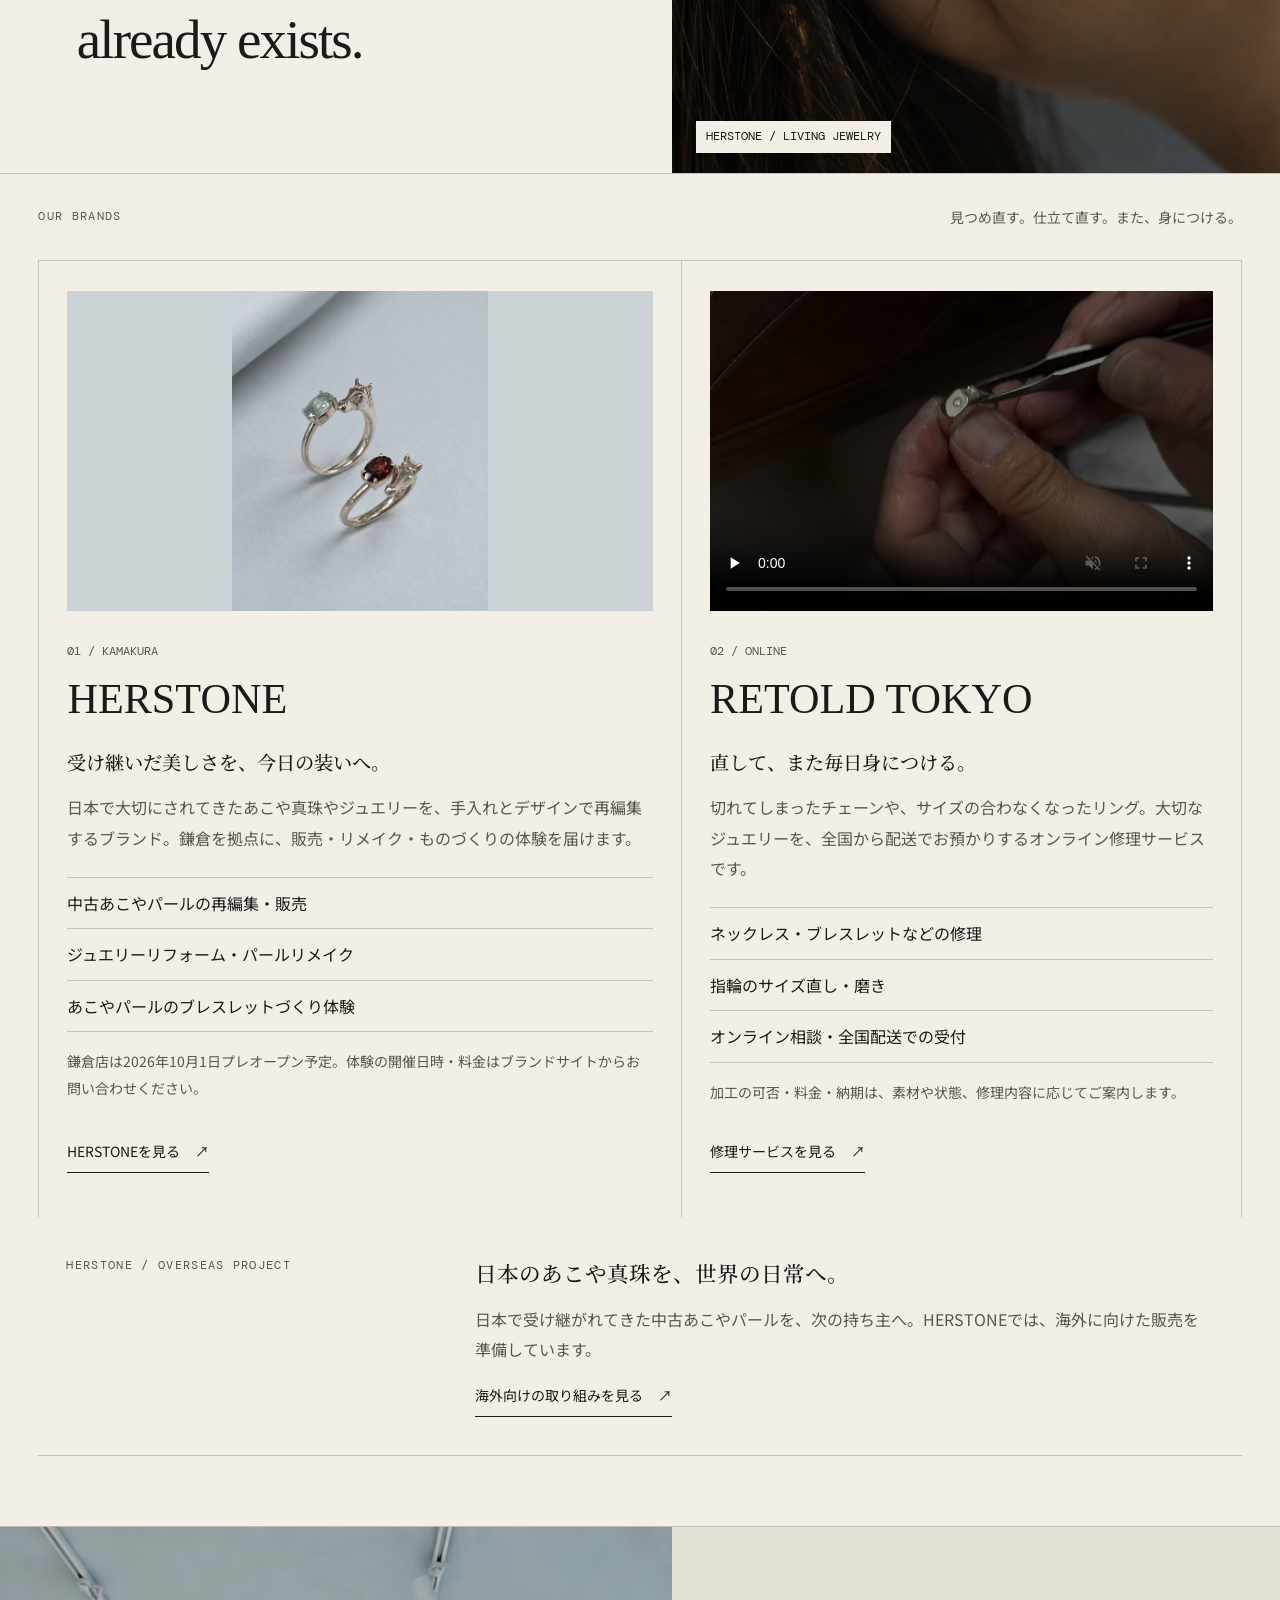
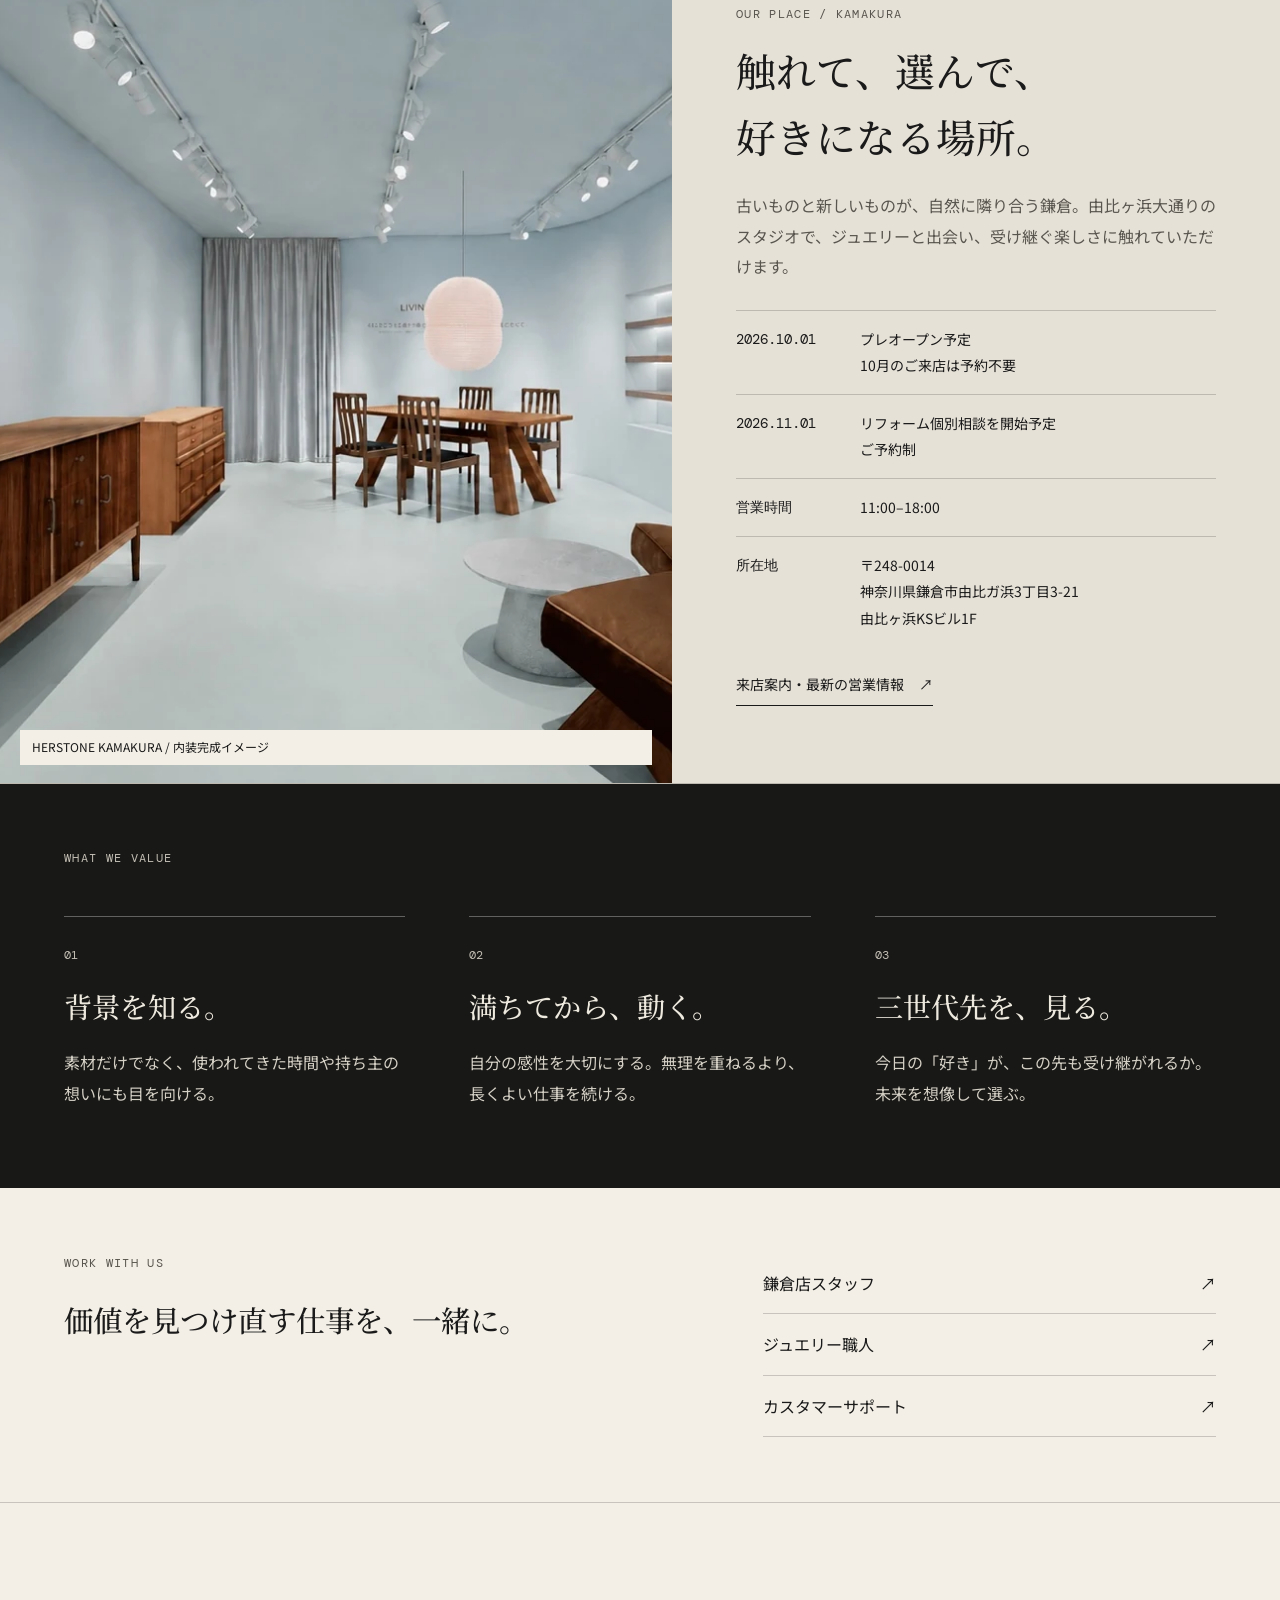
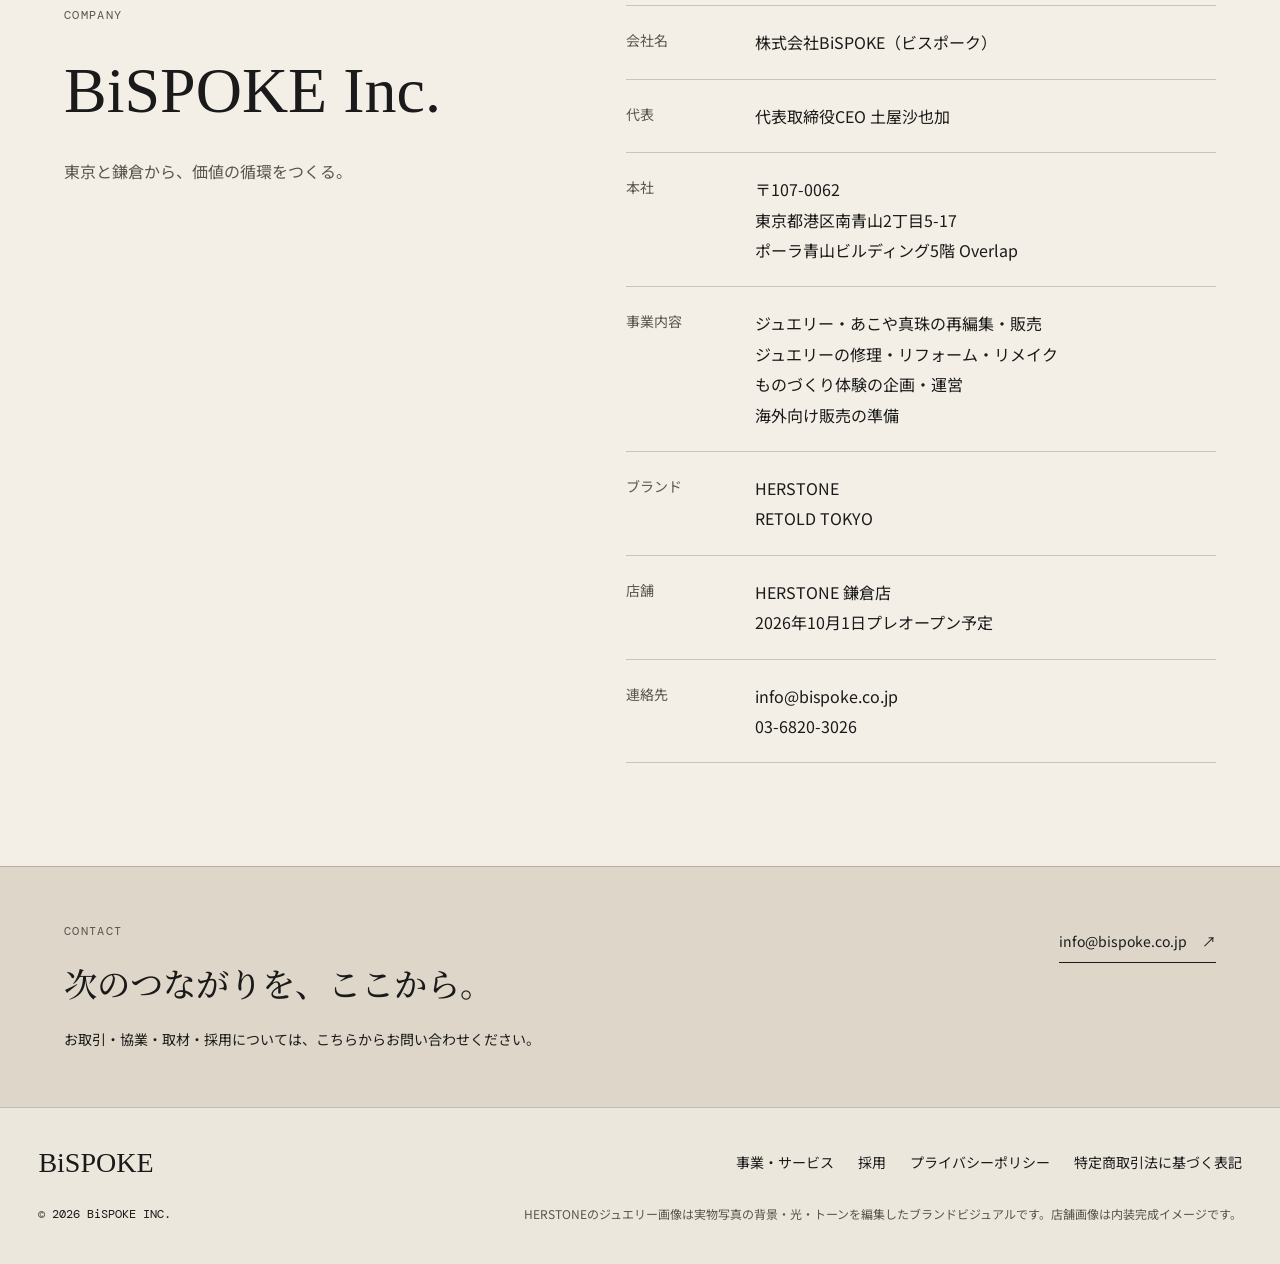
==== commit d7a1eda2: "Align BiSPOKE corporate site with HERSTONE and current operations" ====
--- a/index.html
+++ b/index.html
@@ -1,2 +1,117 @@
 <!DOCTYPE html>
-<html lang="ja"><head><meta charset="UTF-8"><meta name="viewport" content="width=device-width,initial-scale=1"><title>株式会社BiSPOKE — 三世代先まで語り継がれる感動体験をつくる</title><meta name="description" content="株式会社BiSPOKEは、三世代先まで語り継がれる感動体験をつくる会社です。HERSTONE、RETOLD TOKYO、HERSTONE VINTAGEを通じ、受け継がれてきたものの価値を見つけ直します。"><link rel="preconnect" href="https://fonts.googleapis.com"><link rel="preconnect" href="https://fonts.gstatic.com" crossorigin><link href="https://fonts.googleapis.com/css2?family=DM+Mono:wght@300;400&family=Noto+Sans+JP:wght@400;500&family=Noto+Serif+JP:wght@400;500;600&display=swap" rel="stylesheet"><link rel="stylesheet" href="corp.css"></head><body><div class="grain"></div><header class="site-header"><a href="#top" class="brand">BiSPOKE</a><nav class="desktop-nav"><a href="#mission">Mission</a><a href="#business">Business</a><a href="#story">Stories</a><a href="#company">Company</a></nav><a class="contact-button" href="mailto:info@bispoke.co.jp">Contact</a></header><main id="top"><section class="hero"><div class="hero-shadow hero-shadow-a"></div><div class="hero-shadow hero-shadow-b"></div><div class="hero-content"><p class="eyebrow">BISPOKE INC. / TOKYO — KAMAKURA</p><h1>三世代先まで<br>語り継がれる<br>感動体験をつくる。</h1><p class="hero-en">We create experiences<br>worth retelling for generations.</p><div class="hero-note"><span></span><p>受け継がれてきたものに、もう一度、光をあてる。<br>モノの再生ではなく、人生の物語をつないでいく仕事です。</p></div></div><div class="hero-side"><span>TOKYO</span><span>KAMAKURA</span><span>TO THE WORLD</span></div><a href="#mission" class="scroll-mark">SCROLL ↓</a></section><section class="approach" id="mission"><div class="approach-copy reveal"><p class="eyebrow dark">OUR APPROACH</p><h2>価値は、<br>つくるだけじゃない。<br>見つけ直すこともできる。</h2><p>私たちは、新しいものを増やしたいわけではありません。すでにあるものの中に、まだ見つかっていない価値がある。その価値を見つけ直し、未来につないでいく。それがBiSPOKEの仕事です。</p><div class="approach-tag">REVALUE WHAT ALREADY EXISTS.</div></div><div class="generated-art archive-art reveal" role="img" aria-label="世代をつなぐジュエリーと記憶のアーカイブ"><div class="art-photo"></div><div class="art-pearl"></div><div class="art-ring"></div><span class="art-script">A story beyond time.</span><small>NOT NEW. NEWLY VALUED.</small></div></section><section class="business" id="business"><div class="section-head"><p class="eyebrow dark">OUR BUSINESSES</p><p>それぞれの事業が、同じ思いの先にある。</p></div><div class="business-grid"><article class="business-card reveal"><div class="generated-art jewel-art"><div class="art-ring hero-ring"></div><div class="water-light"></div></div><div class="business-meta"><span>01</span><h3>HERSTONE</h3></div><p class="business-jp">受け継ぐ、あたらしいかたちへ。</p><p>リフォーム・パールリメイク・オーダー。鎌倉のアトリエから、次の世代へ。</p><a href="https://herstone.jp" target="_blank" rel="noopener">VIEW MORE →</a></article><article class="business-card reveal"><div class="generated-art craft-art"><div class="craft-hand hand-a"></div><div class="craft-hand hand-b"></div><div class="craft-ring"></div></div><div class="business-meta"><span>02</span><h3>RETOLD TOKYO</h3></div><p class="business-jp">直し、つなぎ、また愛される。</p><p>修理・サイズ直し・リフォームを、もっと自然で使いやすい選択肢に。</p><a href="https://retold.tokyo" target="_blank" rel="noopener">VIEW MORE →</a></article><article class="business-card reveal"><div class="generated-art pearl-art"><div class="pearl-strand"></div><div class="paper-photo"></div></div><div class="business-meta"><span>03</span><h3>HERSTONE VINTAGE</h3></div><p class="business-jp">眠っていた価値を、世界へ。</p><p>日本の中古ジュエリーやあこや真珠を再編集し、グローバル市場へ。</p><span class="text-link">GLOBAL PROJECT / IN DEVELOPMENT</span></article></div></section><section class="story" id="story"><div class="generated-art kamakura-art reveal"><div class="sun"></div><div class="island"></div><div class="sea-lines"></div></div><div class="story-copy reveal"><p class="eyebrow dark">OUR STORY / KAMAKURA</p><h2>ものが残るのではなく、<br>物語が残っていく。</h2><p>人から人へ受け渡されるものには、素材以上の価値があります。誰が持っていたか、なぜ残したか、どんな時間を一緒に過ごしたか。その背景ごと次の持ち主へつなぎます。</p><p class="story-quote">Stories live longer than things.</p></div></section><section class="north-star"><div class="north-star-rule"></div><p class="eyebrow">OUR NORTH STAR</p><p class="north-star-copy">三世代先まで、<br>語り継がれる<br>感動体験をつくる。</p><p class="north-star-en">FOR PEOPLE. FOR CULTURE.<br>FOR GENERATIONS TO COME.</p></section><section class="company" id="company"><div class="company-intro reveal"><p class="eyebrow dark">COMPANY</p><h2>BiSPOKE Inc.</h2><p>東京と鎌倉から、価値の循環をつくる。</p></div><dl class="company-data reveal"><div><dt>会社名</dt><dd>株式会社BiSPOKE</dd></div><div><dt>代表</dt><dd>代表取締役CEO 土屋沙也加</dd></div><div><dt>所在地</dt><dd>東京都港区南青山2丁目5-17<br>ポーラ青山ビルディング5階 Overlap</dd></div><div><dt>事業</dt><dd>ジュエリーリフォーム・修理・リメイク事業<br>中古ジュエリー再流通・海外販売事業<br>ブランド企画・運営</dd></div><div><dt>Brands</dt><dd>HERSTONE / RETOLD TOKYO / HERSTONE VINTAGE</dd></div><div><dt>Contact</dt><dd><a href="mailto:info@bispoke.co.jp">info@bispoke.co.jp</a><br>03-6820-3026</dd></div></dl></section><section class="closing"><p>三世代先まで語り継がれる感動体験をつくる。</p><a href="mailto:info@bispoke.co.jp">CONTACT →</a></section></main><footer><div class="brand">BiSPOKE</div><div class="footer-links"><a href="/privacy.html">Privacy</a><a href="/tokushoho.html">Legal</a><a href="/services.html">Services</a></div><div>© 2026 BiSPOKE INC.</div></footer><script>const io=new IntersectionObserver(es=>es.forEach(e=>{if(e.isIntersecting){e.target.classList.add('in');io.unobserve(e.target)}}),{threshold:.12});document.querySelectorAll('.reveal').forEach(el=>io.observe(el));</script></body></html>+<html lang="ja">
+<head>
+  <meta charset="UTF-8">
+  <meta name="viewport" content="width=device-width, initial-scale=1">
+  <title>株式会社BiSPOKE — 三世代先まで語り継がれる感動体験をつくる</title>
+  <meta name="description" content="株式会社BiSPOKEは、ジュエリーとあこや真珠の価値を見つめ直す会社です。鎌倉発のブランドHERSTONEと、全国配送のジュエリー修理サービスRETOLD TOKYOを運営しています。">
+  <link rel="canonical" href="https://bispoke.co.jp/">
+  <link rel="preconnect" href="https://fonts.googleapis.com">
+  <link rel="preconnect" href="https://fonts.gstatic.com" crossorigin>
+  <link href="https://fonts.googleapis.com/css2?family=DM+Mono:wght@400&family=Noto+Sans+JP:wght@400;500;700&family=Noto+Serif+JP:wght@400;500;600&display=swap" rel="stylesheet">
+  <link rel="stylesheet" href="/corp.css">
+<script>
+!function(f,b,e,v,n,t,s)
+{if(f.fbq)return;n=f.fbq=function(){n.callMethod?
+n.callMethod.apply(n,arguments):n.queue.push(arguments)};
+if(!f._fbq)f._fbq=n;n.push=n;n.loaded=!0;n.version='2.0';
+n.queue=[];t=b.createElement(e);t.async=!0;
+t.src=v;s=b.getElementsByTagName(e)[0];
+s.parentNode.insertBefore(t,s)}(window, document,'script',
+'https://connect.facebook.net/en_US/fbevents.js');
+fbq('init', '925486173445456');
+fbq('track', 'PageView');
+</script>
+</head>
+<body>
+  <a class="skip-link" href="#main">本文へ移動</a>
+  <header class="site-header">
+    <a href="/" class="brand" aria-label="BiSPOKE トップ">BiSPOKE</a>
+    <nav class="desktop-nav" aria-label="メインナビゲーション">
+      <a href="#mission">私たちについて</a><a href="#business">事業</a><a href="#story">鎌倉店</a><a href="#company">会社概要</a>
+    </nav>
+    <a class="contact-button" href="#contact">お問い合わせ</a>
+  </header>
+  <main id="main">
+    <section class="hero" id="top">
+      <div class="hero-shadow hero-shadow-a" aria-hidden="true"></div>
+      <div class="hero-shadow hero-shadow-b" aria-hidden="true"></div>
+      <div class="hero-content">
+        <p class="eyebrow">BISPOKE INC. / TOKYO — KAMAKURA</p>
+        <h1>三世代先まで<br>語り継がれる<br>感動体験をつくる。</h1>
+        <p class="hero-en" lang="en">We create experiences<br>worth retelling for generations.</p>
+        <p class="hero-note">ジュエリーとあこや真珠の、価値を見つめ直す。<br>HERSTONE / RETOLD TOKYO</p>
+      </div>
+      <a href="#mission" class="scroll-mark" aria-label="私たちについて読む">SCROLL ↓</a>
+    </section>
+
+    <section class="approach" id="mission" aria-labelledby="mission-title">
+      <div class="approach-copy">
+        <p class="eyebrow">OUR APPROACH / REVALUATION</p>
+        <h2 id="mission-title">すでにあるものに、<br>新しい価値を。</h2>
+        <p>しまわれたままのジュエリー。かたちや色に個性のある、あこや真珠。そこには、まだ誰かの日常を彩る力があります。</p>
+        <p>素材を見つめ直し、手を入れ、今の装いに似合うかたちへ。BiSPOKEは、ジュエリーの販売・仕立て直し・体験を届ける「HERSTONE」と、オンライン修理サービス「RETOLD TOKYO」を運営しています。</p>
+        <p>直すことも、選び直すことも、自分の手でつくることも。次の世代へつながる、ひとつのきっかけに。</p>
+        <p class="approach-tag" lang="en">Revalue what<br>already exists.</p>
+      </div>
+      <figure class="approach-image">
+        <img src="/images/herstone-worn.webp" alt="HERSTONEの色石リングとパールリングを身につけた手元" width="1122" height="1402" loading="lazy">
+        <figcaption>HERSTONE / LIVING JEWELRY</figcaption>
+      </figure>
+    </section>
+
+    <section class="business" id="business" aria-labelledby="business-title">
+      <div class="section-head"><h2 class="eyebrow" id="business-title">OUR BRANDS</h2><p>見つめ直す。仕立て直す。また、身につける。</p></div>
+      <div class="business-grid">
+        <article class="business-card">
+          <figure class="brand-media"><img src="/images/herstone-rings.webp" alt="淡いブルーと深い赤の石をあしらったHERSTONEのリング" width="1122" height="1402" loading="lazy"></figure>
+          <div class="business-meta"><span>01 / KAMAKURA</span><h3>HERSTONE</h3></div>
+          <p class="business-jp">受け継いだ美しさを、今日の装いへ。</p>
+          <p>日本で大切にされてきたあこや真珠やジュエリーを、手入れとデザインで再編集するブランド。鎌倉を拠点に、販売・リメイク・ものづくりの体験を届けます。</p>
+          <ul class="service-list"><li>中古あこやパールの再編集・販売</li><li>ジュエリーリフォーム・パールリメイク</li><li>あこやパールのブレスレットづくり体験</li></ul>
+          <p class="status-note">鎌倉店は2026年10月1日プレオープン予定。体験の開催日時・料金はブランドサイトからお問い合わせください。</p>
+          <a class="text-link" href="https://herstone.jp" target="_blank" rel="noopener noreferrer">HERSTONEを見る <span aria-hidden="true">↗</span></a>
+        </article>
+        <article class="business-card">
+          <figure class="brand-media repair-media"><video controls muted playsinline preload="none" poster="/images/setting.png" aria-label="ジュエリーに手を入れる職人の作業映像"><source src="/images/atelier.webm" type="video/webm"><source src="/images/atelier.mp4" type="video/mp4"></video></figure>
+          <div class="business-meta"><span>02 / ONLINE</span><h3>RETOLD TOKYO</h3></div>
+          <p class="business-jp">直して、また毎日身につける。</p>
+          <p>切れてしまったチェーンや、サイズの合わなくなったリング。大切なジュエリーを、全国から配送でお預かりするオンライン修理サービスです。</p>
+          <ul class="service-list"><li>ネックレス・ブレスレットなどの修理</li><li>指輪のサイズ直し・磨き</li><li>オンライン相談・全国配送での受付</li></ul>
+          <p class="status-note">加工の可否・料金・納期は、素材や状態、修理内容に応じてご案内します。</p>
+          <a class="text-link" href="https://retold.tokyo/repair" target="_blank" rel="noopener noreferrer">修理サービスを見る <span aria-hidden="true">↗</span></a>
+        </article>
+      </div>
+      <div class="global-note"><p class="eyebrow">HERSTONE / OVERSEAS PROJECT</p><div><h3>日本のあこや真珠を、世界の日常へ。</h3><p>日本で受け継がれてきた中古あこやパールを、次の持ち主へ。HERSTONEでは、海外に向けた販売を準備しています。</p><a class="text-link" href="https://herstone.jp/akoya" target="_blank" rel="noopener noreferrer">海外向けの取り組みを見る <span aria-hidden="true">↗</span></a></div></div>
+    </section>
+
+    <section class="story" id="story" aria-labelledby="store-title">
+      <figure class="store-image"><img src="/images/kamakura-interior.webp" alt="水色の壁と木製家具を配したHERSTONE鎌倉店の内装完成イメージ" width="1536" height="864" loading="lazy"><figcaption>HERSTONE KAMAKURA / 内装完成イメージ</figcaption></figure>
+      <div class="story-copy">
+        <p class="eyebrow">OUR PLACE / KAMAKURA</p>
+        <h2 id="store-title">触れて、選んで、<br>好きになる場所。</h2>
+        <p>古いものと新しいものが、自然に隣り合う鎌倉。由比ヶ浜大通りのスタジオで、ジュエリーと出会い、受け継ぐ楽しさに触れていただけます。</p>
+        <dl class="store-data"><div><dt>2026.10.01</dt><dd>プレオープン予定<br>10月のご来店は予約不要</dd></div><div><dt>2026.11.01</dt><dd>リフォーム個別相談を開始予定<br>ご予約制</dd></div><div><dt>営業時間</dt><dd>11:00–18:00</dd></div><div><dt>所在地</dt><dd>〒248-0014<br>神奈川県鎌倉市由比ガ浜3丁目3-21<br>由比ヶ浜KSビル1F</dd></div></dl>
+        <a class="text-link" href="https://herstone.jp/#access" target="_blank" rel="noopener noreferrer">来店案内・最新の営業情報 <span aria-hidden="true">↗</span></a>
+      </div>
+    </section>
+
+    <section class="values" id="values" aria-labelledby="values-title">
+      <h2 class="eyebrow" id="values-title">WHAT WE VALUE</h2>
+      <div class="values-grid"><article><span>01</span><h3>背景を知る。</h3><p>素材だけでなく、使われてきた時間や持ち主の想いにも目を向ける。</p></article><article><span>02</span><h3>満ちてから、動く。</h3><p>自分の感性を大切にする。無理を重ねるより、長くよい仕事を続ける。</p></article><article><span>03</span><h3>三世代先を、見る。</h3><p>今日の「好き」が、この先も受け継がれるか。未来を想像して選ぶ。</p></article></div>
+    </section>
+
+    <section class="careers" id="careers" aria-labelledby="careers-title">
+      <div><p class="eyebrow">WORK WITH US</p><h2 id="careers-title">価値を見つけ直す仕事を、一緒に。</h2></div>
+      <nav aria-label="募集職種"><a href="/jobs/store-staff">鎌倉店スタッフ <span aria-hidden="true">↗</span></a><a href="/jobs/craftsman">ジュエリー職人 <span aria-hidden="true">↗</span></a><a href="/jobs/customer-support">カスタマーサポート <span aria-hidden="true">↗</span></a></nav>
+    </section>
+
+    <section class="company" id="company" aria-labelledby="company-title">
+      <div class="company-intro"><p class="eyebrow">COMPANY</p><h2 id="company-title">BiSPOKE Inc.</h2><p>東京と鎌倉から、価値の循環をつくる。</p></div>
+      <dl class="company-data"><div><dt>会社名</dt><dd>株式会社BiSPOKE（ビスポーク）</dd></div><div><dt>代表</dt><dd>代表取締役CEO 土屋沙也加</dd></div><div><dt>本社</dt><dd>〒107-0062<br>東京都港区南青山2丁目5-17<br>ポーラ青山ビルディング5階 Overlap</dd></div><div><dt>事業内容</dt><dd>ジュエリー・あこや真珠の再編集・販売<br>ジュエリーの修理・リフォーム・リメイク<br>ものづくり体験の企画・運営<br>海外向け販売の準備</dd></div><div><dt>ブランド</dt><dd><a href="https://herstone.jp" target="_blank" rel="noopener noreferrer">HERSTONE</a><br><a href="https://retold.tokyo" target="_blank" rel="noopener noreferrer">RETOLD TOKYO</a></dd></div><div><dt>店舗</dt><dd>HERSTONE 鎌倉店<br>2026年10月1日プレオープン予定</dd></div><div><dt>連絡先</dt><dd><a href="mailto:info@bispoke.co.jp">info@bispoke.co.jp</a><br><a href="tel:0368203026">03-6820-3026</a></dd></div></dl>
+    </section>
+    <section class="closing" id="contact" aria-labelledby="contact-title"><div><p class="eyebrow">CONTACT</p><h2 id="contact-title">次のつながりを、ここから。</h2><p>お取引・協業・取材・採用については、こちらからお問い合わせください。</p></div><a class="text-link" href="mailto:info@bispoke.co.jp">info@bispoke.co.jp <span aria-hidden="true">↗</span></a></section>
+  </main>
+  <footer class="site-footer"><a class="brand" href="/">BiSPOKE</a><nav class="footer-links" aria-label="フッター"><a href="/services">事業・サービス</a><a href="#careers">採用</a><a href="/privacy">プライバシーポリシー</a><a href="/tokushoho">特定商取引法に基づく表記</a></nav><p>© 2026 BiSPOKE INC.</p><p class="image-note">HERSTONEのジュエリー画像は実物写真の背景・光・トーンを編集したブランドビジュアルです。店舗画像は内装完成イメージです。</p></footer>
+</body>
+</html>
--- a/corp.css
+++ b/corp.css
@@ -1 +1,59 @@
-:root{--ink:#151514;--paper:#f3efe6;--paper2:#ebe5da;--line:rgba(21,21,20,.18);--mono:'DM Mono',monospace;--serif:'Noto Serif JP',serif;--sans:'Noto Sans JP',sans-serif}*{box-sizing:border-box;margin:0;padding:0}html{scroll-behavior:smooth;background:var(--paper)}body{background:var(--paper);color:var(--ink);font-family:var(--sans);overflow-x:hidden;-webkit-font-smoothing:antialiased}a{color:inherit;text-decoration:none}img{display:block;width:100%}.grain{position:fixed;inset:0;z-index:999;pointer-events:none;opacity:.035;background-image:url("data:image/svg+xml,%3Csvg viewBox='0 0 140 140' xmlns='http://www.w3.org/2000/svg'%3E%3Cfilter id='n'%3E%3CfeTurbulence type='fractalNoise' baseFrequency='.85' numOctaves='2' stitchTiles='stitch'/%3E%3C/filter%3E%3Crect width='100%25' height='100%25' filter='url(%23n)'/%3E%3C/svg%3E")}.site-header{position:fixed;z-index:100;top:0;left:0;right:0;height:72px;display:grid;grid-template-columns:1fr auto 1fr;align-items:center;padding:0 3vw;border-bottom:1px solid var(--line);backdrop-filter:blur(12px);background:rgba(243,239,230,.76)}.brand{font-family:Georgia,'Times New Roman',serif;font-size:25px;letter-spacing:-.03em}.desktop-nav{display:flex;gap:28px;font:9px var(--mono);letter-spacing:.14em;text-transform:uppercase}.desktop-nav a:hover{opacity:.55}.contact-button{justify-self:end;border:1px solid var(--ink);padding:10px 18px;font:9px var(--mono);letter-spacing:.12em;text-transform:uppercase}.eyebrow{font:9px var(--mono);letter-spacing:.16em;text-transform:uppercase;color:rgba(255,255,255,.78)}.eyebrow.dark{color:#5c5951}.hero{height:100svh;min-height:700px;position:relative;overflow:hidden;padding-top:72px;background:linear-gradient(135deg,#f5f1e9 0%,#eee8dd 60%,#e7dfd2 100%)}.hero:after{content:"";position:absolute;right:-4vw;bottom:-9vw;width:42vw;height:28vw;border-radius:50%;background:rgba(177,164,143,.14);filter:blur(2px)}.hero-shadow{position:absolute;border-radius:50%;filter:blur(42px);opacity:.32;transform:rotate(-18deg)}.hero-shadow-a{width:58vw;height:8vw;background:#a49c8f;right:-2vw;top:16vh}.hero-shadow-b{width:46vw;height:7vw;background:#c4bbae;right:5vw;top:33vh}.hero-content{position:relative;z-index:2;width:min(1180px,92vw);margin:0 auto;height:100%;padding:9vh 0 7vh;display:flex;flex-direction:column;align-items:flex-start}.hero-content .eyebrow{color:#6d685f;margin-bottom:4vh}.hero h1{font:500 clamp(46px,5.5vw,82px)/1.42 var(--serif);letter-spacing:-.035em;max-width:800px}.hero-en{margin-top:3vh;font:400 clamp(17px,1.5vw,23px)/1.55 Georgia,'Times New Roman',serif;letter-spacing:.01em}.hero-note{margin-top:auto;display:grid;grid-template-columns:1px auto;gap:22px;align-items:stretch}.hero-note span{background:#7f786d}.hero-note p{font:400 14px/2 var(--serif);color:#4e4a44}.hero-side{position:absolute;right:4vw;top:21vh;display:grid;gap:8px;font:9px var(--mono);letter-spacing:.16em}.scroll-mark{position:absolute;right:3vw;bottom:5vh;font:9px var(--mono);letter-spacing:.16em;writing-mode:vertical-rl}.approach{display:grid;grid-template-columns:1.05fr .95fr;min-height:760px;border-top:1px solid var(--line);border-bottom:1px solid var(--line)}.approach-copy{padding:10vw 7vw;display:flex;flex-direction:column}.approach h2{font:500 clamp(34px,4vw,58px)/1.55 var(--serif);letter-spacing:-.025em;margin:34px 0}.approach-copy>p:not(.eyebrow){max-width:650px;font:400 15px/2.1 var(--serif);color:#555149}.approach-tag{margin-top:auto;font:400 clamp(28px,4vw,62px)/1 Georgia,'Times New Roman',serif;letter-spacing:-.045em}.approach-visual{position:relative;overflow:hidden;background:#ddd3c5}.approach-visual img{height:100%;object-fit:cover;filter:saturate(.55) sepia(.1) contrast(.94);opacity:.9}.approach-visual figcaption{position:absolute;right:24px;bottom:24px;background:rgba(243,239,230,.9);padding:9px 12px;font:9px var(--mono);letter-spacing:.15em}.business{padding:0 3vw 7vw}.section-head{display:flex;justify-content:space-between;gap:30px;padding:26px 0;border-bottom:1px solid var(--line);font-size:11px;color:#68635a}.business-grid{display:grid;grid-template-columns:repeat(3,1fr)}.business-card{padding:28px 22px 38px;border-right:1px solid var(--line)}.business-card:first-child{border-left:1px solid var(--line)}.business-card img{aspect-ratio:1.55/1;object-fit:cover;filter:saturate(.55) contrast(.95);margin-bottom:24px}.business-meta{display:flex;justify-content:space-between;align-items:end;gap:16px}.business-meta span{font:9px var(--mono);color:#7a746a}.business-meta h3{font:400 clamp(24px,2.4vw,38px)/1.1 Georgia,'Times New Roman',serif;letter-spacing:-.035em;text-align:right}.business-jp{font:500 15px/1.7 var(--serif);margin:15px 0 10px}.business-card>p:not(.business-jp){font-size:12px;line-height:1.9;color:#5d5952;min-height:68px}.business-card a,.text-link{display:inline-block;margin-top:22px;font:9px var(--mono);letter-spacing:.12em;border-bottom:1px solid var(--ink);padding-bottom:4px}.story{display:grid;grid-template-columns:1.05fr .95fr;background:#e6e1d7;border-top:1px solid var(--line);border-bottom:1px solid var(--line)}.story-image{min-height:620px}.story-image img{height:100%;object-fit:cover;filter:grayscale(1) contrast(.95)}.story-copy{padding:8vw 7vw;display:flex;flex-direction:column}.story h2{font:500 clamp(34px,4vw,58px)/1.5 var(--serif);margin:36px 0}.story-copy>p:not(.eyebrow):not(.story-quote){font:400 15px/2.05 var(--serif);color:#555149}.story-quote{margin-top:auto;font:italic 30px/1.4 Georgia,'Times New Roman',serif;color:#655f56}.north-star{min-height:78vh;background:#181816;color:#eee9df;padding:5vw 5vw 4vw;display:flex;flex-direction:column}.north-star-rule{width:100%;height:1px;background:rgba(255,255,255,.18);margin-bottom:24px}.north-star-copy{margin:auto 0;font:500 clamp(54px,8vw,118px)/1.18 var(--serif);letter-spacing:-.05em}.north-star-en{align-self:flex-end;font:9px/1.8 var(--mono);letter-spacing:.15em;text-align:right;color:#bdb7ad}.company{display:grid;grid-template-columns:1fr 1.25fr;gap:9vw;padding:9vw 5vw;background:var(--paper)}.company-intro h2{font:400 clamp(48px,6vw,88px)/1 Georgia,'Times New Roman',serif;letter-spacing:-.05em;margin:26px 0}.company-intro>p:last-child{font:400 18px/1.8 var(--serif)}.company-data>div{display:grid;grid-template-columns:130px 1fr;gap:24px;padding:21px 0;border-top:1px solid var(--line)}.company-data>div:last-child{border-bottom:1px solid var(--line)}.company-data dt{font:9px var(--mono);letter-spacing:.12em;color:#6f6a61}.company-data dd{font-size:13px;line-height:1.8}.company-data a{border-bottom:1px solid}.closing{background:#ddd6c9;border-top:1px solid var(--line);display:flex;justify-content:space-between;align-items:center;gap:24px;padding:46px 3vw;font:500 20px var(--serif)}.closing a{font:9px var(--mono);letter-spacing:.14em;border-bottom:1px solid;padding-bottom:5px}footer{display:grid;grid-template-columns:1fr auto 1fr;align-items:center;padding:34px 3vw;font:9px var(--mono);letter-spacing:.1em;background:#ece7dd;border-top:1px solid var(--line)}footer .brand{font-size:20px}.footer-links{display:flex;gap:24px}footer>div:last-child{text-align:right}.reveal{opacity:0;transform:translateY(18px);transition:opacity .7s ease,transform .7s ease}.reveal.in{opacity:1;transform:none}@media(max-width:900px){.site-header{height:62px;padding:0 16px;grid-template-columns:1fr auto}.desktop-nav{display:none}.contact-button{padding:8px 12px}.brand{font-size:21px}.hero{padding-top:62px;min-height:720px}.hero-content{width:auto;margin:0;padding:70px 22px 44px}.hero-content .eyebrow{margin-bottom:38px}.hero h1{font-size:clamp(42px,11vw,62px);line-height:1.45}.hero-en{font-size:17px}.hero-note p{font-size:13px}.hero-side,.scroll-mark{display:none}.hero-shadow-a{width:95vw;height:16vw;right:-20vw;top:22vh}.hero-shadow-b{width:80vw;height:15vw;right:-15vw;top:33vh}.approach{grid-template-columns:1fr}.approach-copy{padding:84px 22px 64px;min-height:620px}.approach h2{font-size:38px}.approach-tag{font-size:37px}.approach-visual{min-height:430px}.business{padding:0}.section-head{padding:20px 16px}.section-head>p:last-child{display:none}.business-grid{grid-template-columns:1fr}.business-card,.business-card:first-child{border-left:0;border-right:0;border-bottom:1px solid var(--line);padding:22px 16px 36px}.business-card img{aspect-ratio:1.55/1}.business-meta h3{font-size:32px}.story{grid-template-columns:1fr}.story-image{min-height:450px}.story-copy{padding:70px 22px}.story h2{font-size:37px}.story-quote{margin-top:54px;font-size:25px}.north-star{min-height:68vh;padding:30px 20px}.north-star-copy{font-size:clamp(48px,13vw,72px)}.company{grid-template-columns:1fr;padding:72px 20px;gap:58px}.company-data>div{grid-template-columns:88px 1fr;gap:16px}.closing{padding:32px 18px;align-items:flex-start;flex-direction:column;font-size:17px}footer{grid-template-columns:1fr;gap:20px;padding:30px 18px}.footer-links{justify-content:flex-start}footer>div:last-child{text-align:left}}@media(prefers-reduced-motion:reduce){*{scroll-behavior:auto}.reveal{opacity:1;transform:none;transition:none}}+/* BiSPOKE corporate — continuation of the September 2026 approved preview. */
+:root{--ink:#1a1a1a;--paper:#f3efe6;--paper2:#ebe5da;--muted:#59564f;--line:rgba(26,26,26,.2);--mono:'DM Mono',monospace;--serif:'Noto Serif JP','Yu Mincho',serif;--sans:'Noto Sans JP',sans-serif}
+*{box-sizing:border-box;margin:0;padding:0}
+html{scroll-behavior:smooth;scroll-padding-top:100px}
+body{background:var(--paper);color:var(--ink);font-family:var(--sans);font-size:1rem;line-height:1.9}
+a{color:inherit;text-decoration:none;text-underline-offset:6px}
+a:hover{text-decoration:underline}
+a:focus-visible,video:focus-visible{outline:2px solid #1b2a4a;outline-offset:6px}
+img,video{display:block;width:100%;max-width:100%;height:100%;object-fit:cover}
+.skip-link{position:fixed;top:-100px;left:16px;z-index:200;background:var(--ink);color:var(--paper);padding:10px 18px}.skip-link:focus{top:10px}
+.site-header{position:fixed;z-index:100;inset:0 0 auto;min-height:78px;display:grid;grid-template-columns:1fr auto 1fr;gap:24px;align-items:center;padding:16px 3vw;border-bottom:1px solid var(--line);backdrop-filter:blur(12px);background:rgba(243,239,230,.96)}
+.brand{font-family:Georgia,serif;font-size:1.75rem;line-height:1.2}
+.desktop-nav{display:flex;gap:28px;font-size:.875rem}.desktop-nav a{padding:5px 0}
+.contact-button{justify-self:end;border:1px solid;padding:8px 16px;font-size:.875rem}
+.eyebrow{font:400 .75rem/1.8 var(--mono);letter-spacing:.11em;text-transform:uppercase;color:var(--muted)}
+.hero{min-height:max(790px,100svh);position:relative;overflow:hidden;padding:78px 0 0;background:linear-gradient(135deg,#f7f3eb,#eee8dd 62%,#e6ded0)}
+.hero-shadow{position:absolute;border-radius:50%;filter:blur(42px);opacity:.28;transform:rotate(-18deg)}
+.hero-shadow-a{width:58vw;height:8vw;background:#a49c8f;right:-2vw;top:16vh}.hero-shadow-b{width:46vw;height:7vw;background:#c4bbae;right:5vw;top:33vh}
+.hero-content{position:relative;z-index:2;width:min(1180px,88vw);margin:auto;padding:8vh 0 7vh;min-height:calc(max(790px,100svh) - 78px);display:flex;flex-direction:column;align-items:flex-start}
+.hero-content .eyebrow{margin-bottom:28px}
+.hero h1{font:500 clamp(44px,5.5vw,82px)/1.5 var(--serif);letter-spacing:-.035em}
+.hero-en{margin-top:24px;font:clamp(20px,1.6vw,25px)/1.55 Georgia,serif}
+.hero-note{margin-top:auto;padding:38px 0 0;font-size:1rem;color:#4e4a44}
+.scroll-mark{position:absolute;right:3vw;bottom:5vh;font:.75rem var(--mono);writing-mode:vertical-rl;padding:12px}
+.approach{display:grid;grid-template-columns:1.05fr .95fr;border-block:1px solid var(--line)}
+.approach-copy{padding:8vw 6vw;display:flex;flex-direction:column;gap:20px}
+h2{font-weight:500}.approach h2,.story h2{font:500 clamp(30px,3.1vw,49px)/1.65 var(--serif);margin:12px 0}
+.approach-copy>p:not(.eyebrow):not(.approach-tag){line-height:2.1;color:var(--muted)}
+.approach-copy .approach-tag{margin-top:34px;font:clamp(36px,4.3vw,65px)/1.1 Georgia,serif;letter-spacing:-.035em}
+.approach-image{position:relative;min-height:650px}.approach-image img{position:absolute;inset:0;object-position:center}
+.approach-image figcaption{position:absolute;bottom:20px;left:24px;font:.75rem/1.8 var(--mono);background:var(--paper);padding:5px 10px}
+.business{padding:0 3vw 70px}
+.section-head{display:flex;justify-content:space-between;align-items:center;gap:20px;padding:30px 0;border-bottom:1px solid var(--line)}.section-head>p{font-size:.875rem;color:var(--muted)}
+.business-grid{display:grid;grid-template-columns:1.15fr 1fr}
+.business-card{padding:30px 28px 44px;border-right:1px solid var(--line);display:flex;flex-direction:column}.business-card:first-child{border-left:1px solid var(--line)}
+.brand-media{height:320px;margin-bottom:30px;overflow:hidden}.brand-media img{object-fit:contain;background:#ccd3d7;object-position:center}.repair-media video{object-position:center}
+.business-meta{display:flex;flex-direction:column;gap:10px}.business-meta span{font:.75rem/1.8 var(--mono);color:var(--muted)}
+.business-meta h3{font:clamp(28px,3.3vw,48px)/1.25 Georgia,serif}
+.business-jp{font:500 1.2rem/1.7 var(--serif);margin:20px 0 14px}.business-card>p:not(.business-jp){color:var(--muted)}
+.service-list{list-style:none;margin:24px 0 16px;border-top:1px solid var(--line)}.service-list li{padding:10px 0;border-bottom:1px solid var(--line)}
+.business-card .status-note{font-size:.875rem;line-height:1.9;margin-bottom:26px}
+.text-link{display:inline-block;font-size:.875rem;line-height:1.8;border-bottom:1px solid;padding:8px 0;align-self:flex-start}.text-link:hover{text-decoration:none;border-bottom-width:2px}.text-link span{margin-left:12px}
+.business-card .text-link{margin-top:auto}
+.global-note{display:grid;grid-template-columns:1fr 2fr;gap:40px;padding:38px 28px;border-bottom:1px solid var(--line)}
+.global-note h3{font:500 1.35rem/1.7 var(--serif);margin-bottom:12px}.global-note p:not(.eyebrow){color:var(--muted)}.global-note .text-link{margin-top:10px}
+.story{display:grid;grid-template-columns:1.05fr .95fr;background:#e6e1d7;border-block:1px solid var(--line)}
+.store-image{position:relative;min-height:700px}.store-image img{position:absolute;inset:0;object-position:48% center}.store-image figcaption{position:absolute;bottom:18px;left:20px;right:20px;font-size:.75rem;background:var(--paper);padding:6px 12px}
+.story-copy{padding:6vw 5vw}.story-copy>p:not(.eyebrow){color:var(--muted);margin:22px 0}
+.store-data{margin:28px 0 18px}.store-data>div{display:grid;grid-template-columns:108px 1fr;gap:16px;padding:15px 0;border-top:1px solid var(--line)}.store-data dt{font:400 .875rem/1.9 var(--mono)}.store-data dd{font-size:.875rem;line-height:1.9}
+.values{background:#181816;color:#eee9df;padding:64px 5vw 80px}.values>.eyebrow{color:#c4bfb5}.values-grid{display:grid;grid-template-columns:repeat(3,1fr);gap:5vw;margin-top:46px}.values article{border-top:1px solid #ffffff50;padding-top:20px}.values article>span{font:.75rem var(--mono);color:#c4bfb5}.values h3{font:500 clamp(23px,2.2vw,34px)/1.7 var(--serif);margin:16px 0}.values article p{color:#d5d0c6}
+.careers{display:grid;grid-template-columns:1.4fr 1fr;gap:5vw;padding:65px 5vw;border-bottom:1px solid var(--line)}.careers h2{font:500 clamp(24px,2.3vw,36px)/1.7 var(--serif);margin-top:20px}.careers nav{display:grid}.careers nav a{padding:15px 0;border-bottom:1px solid var(--line);display:flex;justify-content:space-between;gap:20px}
+.company{display:grid;grid-template-columns:1fr 1.25fr;gap:7vw;padding:8vw 5vw}.company-intro h2{font:clamp(44px,5vw,78px)/1.2 Georgia,serif;margin:26px 0}.company-intro>p:last-child{color:var(--muted)}
+.company-data>div{display:grid;grid-template-columns:105px 1fr;gap:24px;padding:21px 0;border-top:1px solid var(--line)}.company-data>div:last-child{border-bottom:1px solid var(--line)}.company-data dt{font-size:.875rem;color:var(--muted)}.company-data dd{font-size:1rem;line-height:1.9;overflow-wrap:anywhere}
+.closing{background:#ddd6c9;border-top:1px solid var(--line);display:flex;justify-content:space-between;align-items:center;gap:40px;padding:54px 5vw}.closing h2{font:500 clamp(25px,2.6vw,38px)/1.8 var(--serif);margin:12px 0}.closing p:not(.eyebrow){font-size:.875rem;max-width:600px}.closing>a{white-space:nowrap}
+.site-footer{display:grid;grid-template-columns:1fr auto;gap:24px;padding:38px 3vw;font:.75rem/1.9 var(--mono);background:#ece7dd;border-top:1px solid var(--line)}.footer-links{display:flex;flex-wrap:wrap;align-items:center;justify-content:flex-end;gap:14px 24px;font-family:var(--sans);font-size:.875rem}.site-footer .image-note{color:var(--muted);text-align:right;font-family:var(--sans);max-width:720px}
+.page-hero{padding:170px 6vw 65px;border-bottom:1px solid var(--line)}.page-hero h1{font:500 clamp(36px,5vw,68px)/1.6 var(--serif);margin:24px 0}.page-hero>p:last-child{max-width:760px;color:var(--muted)}.service-detail{padding:65px 6vw;border-bottom:1px solid var(--line);display:grid;grid-template-columns:1fr 2fr;gap:6vw}.service-detail h2{font:36px/1.4 Georgia,serif}.service-detail .eyebrow{margin-bottom:16px}.service-detail h3{font:500 1.4rem/1.7 var(--serif);margin:26px 0 10px}.service-detail h3:first-child{margin-top:0}.service-detail p{color:var(--muted)}.service-detail .text-link{margin-top:22px}
+@media(max-width:1000px){.site-header{grid-template-columns:1fr auto;gap:10px 20px;padding:12px 22px}.desktop-nav{grid-row:2;grid-column:1/-1;justify-content:center;gap:24px}.contact-button{grid-column:2;grid-row:1}.hero{padding-top:108px}.hero-content{min-height:calc(max(790px,100svh) - 108px)}html{scroll-padding-top:124px}.business-card{padding-inline:20px}.brand-media{height:270px}.company{gap:4vw}.company-data>div{grid-template-columns:80px 1fr;gap:14px}.closing{align-items:flex-start;flex-direction:column;gap:20px}}
+@media(max-width:760px){.site-header{padding:10px 18px}.brand{font-size:1.5rem}.contact-button{font-size:.875rem;padding:6px 10px}.desktop-nav{gap:0;justify-content:space-between}.desktop-nav a{font-size:.875rem;padding:5px 0}.hero{min-height:790px}.hero-content{min-height:682px;width:auto;padding:54px 24px 48px}.hero h1{font-size:clamp(32px,8.7vw,60px);line-height:1.65}.hero-content .eyebrow{font-size:.75rem;letter-spacing:.03em}.hero-note{font-size:.875rem;padding-top:36px}.hero-en{font-size:21px}.scroll-mark{display:none}.approach{grid-template-columns:1fr}.approach-copy{padding:64px 24px;gap:20px}.approach h2,.story h2{font-size:clamp(28px,7.5vw,42px)}.approach-image{min-height:0;aspect-ratio:4/5}.business{padding:0 0 40px}.section-head{padding:22px 24px}.section-head>p{display:none}.business-grid{grid-template-columns:1fr}.business-card,.business-card:first-child{border-left:0;border-right:0;border-bottom:1px solid var(--line);padding:24px 24px 38px}.brand-media{height:auto;aspect-ratio:1.4}.business-meta h3{font-size:36px}.global-note{grid-template-columns:1fr;padding:32px 24px;gap:16px}.story{grid-template-columns:1fr}.store-image{min-height:0;aspect-ratio:1.15}.story-copy{padding:50px 24px}.store-data>div{grid-template-columns:104px 1fr;gap:16px}.values{padding:48px 24px}.values-grid{grid-template-columns:1fr;gap:30px;margin-top:30px}.values h3{font-size:27px;margin:12px 0}.careers{grid-template-columns:1fr;padding:50px 24px;gap:25px}.company{grid-template-columns:1fr;padding:64px 24px;gap:36px}.company-data>div{grid-template-columns:76px 1fr;gap:16px}.company-intro h2{font-size:52px}.closing{padding:40px 24px}.site-footer{grid-template-columns:1fr;gap:22px;padding:34px 24px}.footer-links{justify-content:flex-start;gap:16px}.site-footer .image-note{text-align:left}.page-hero{padding:156px 24px 48px}.service-detail{grid-template-columns:1fr;padding:46px 24px;gap:24px}}
+@media(prefers-reduced-motion:reduce){html{scroll-behavior:auto}}
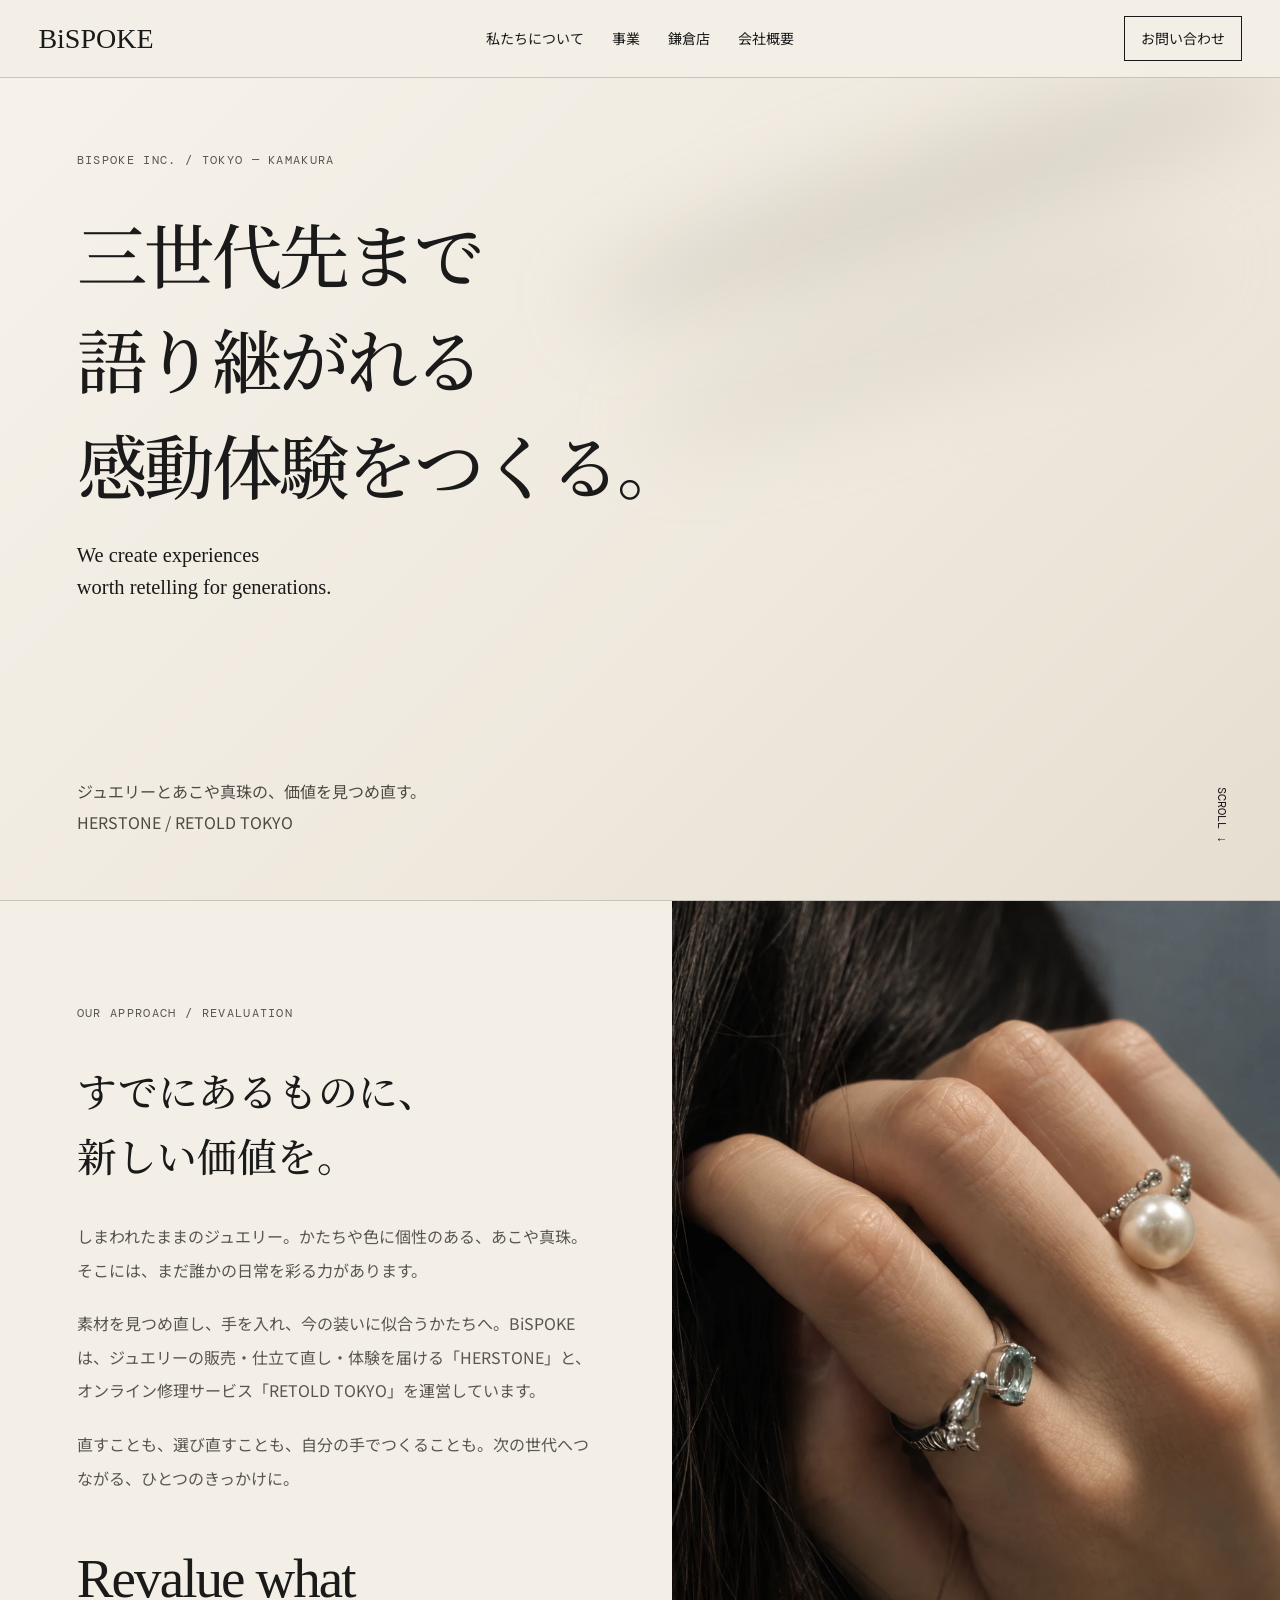
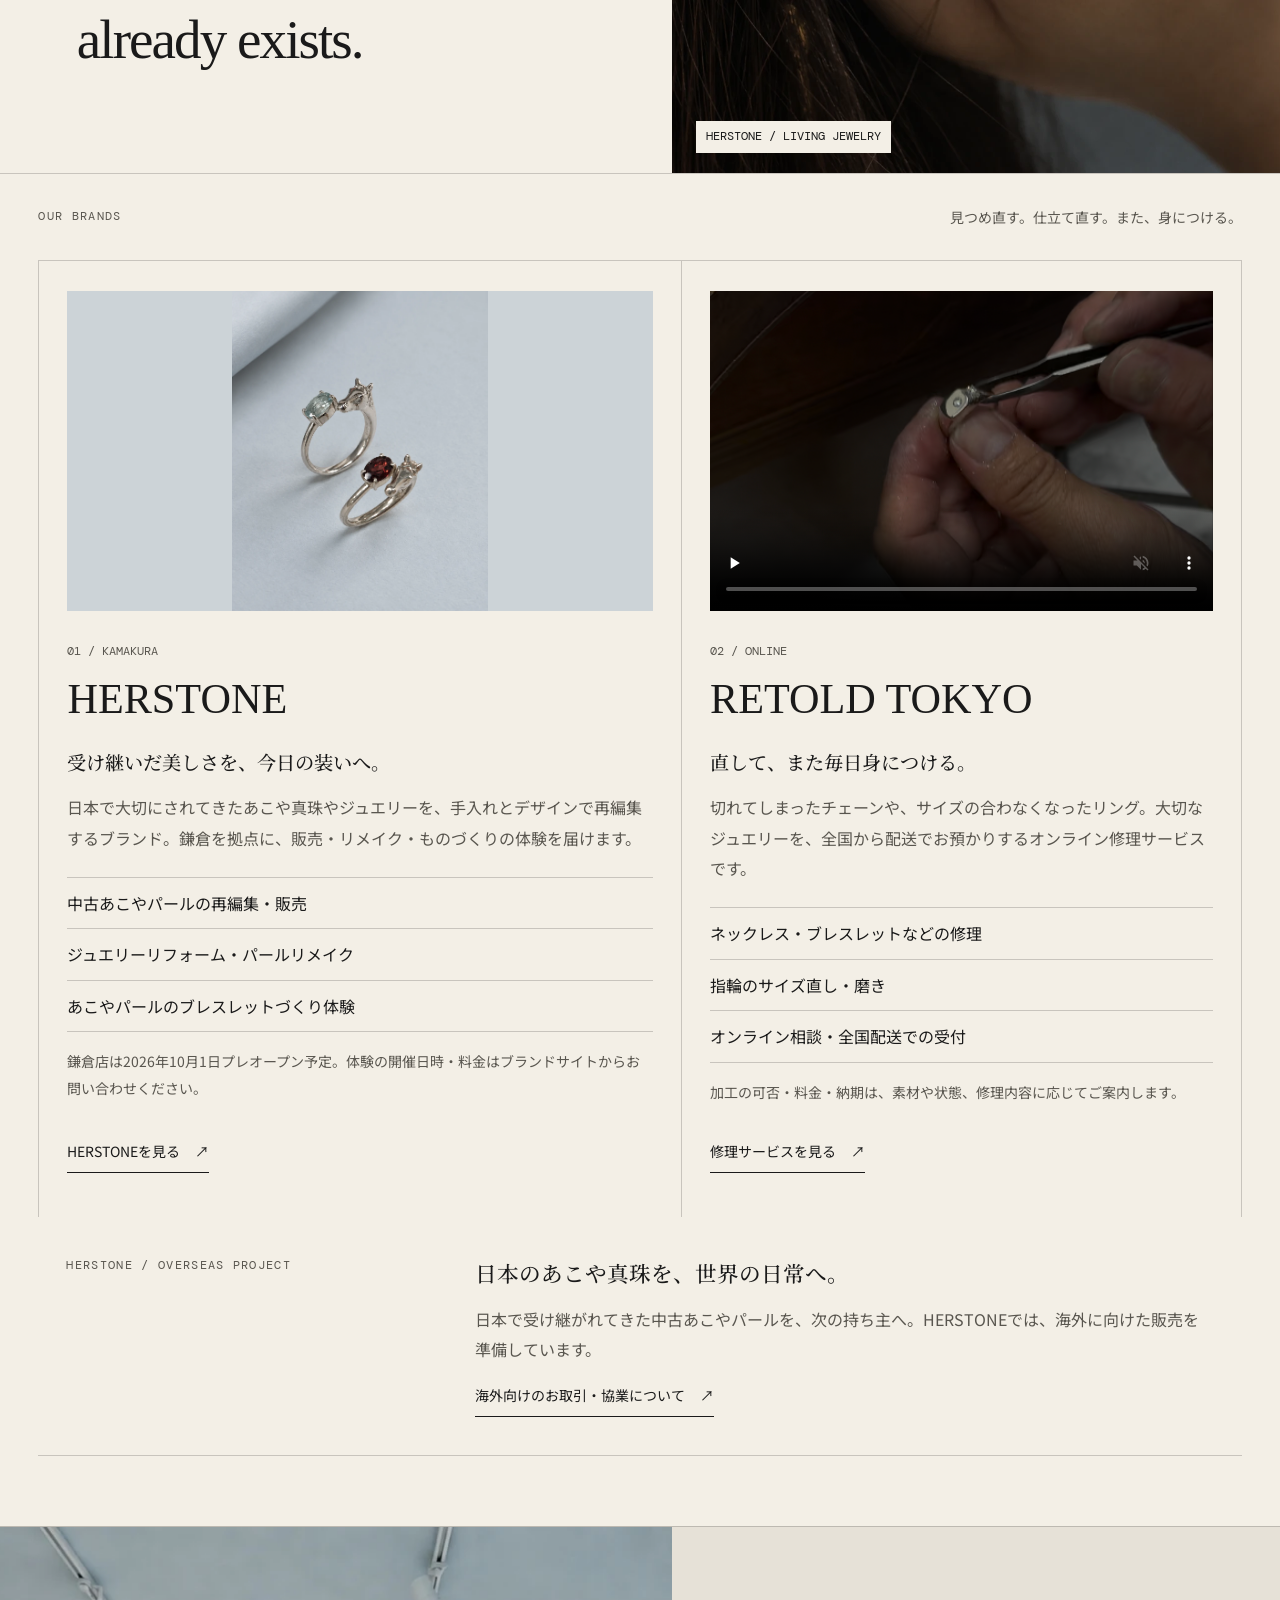
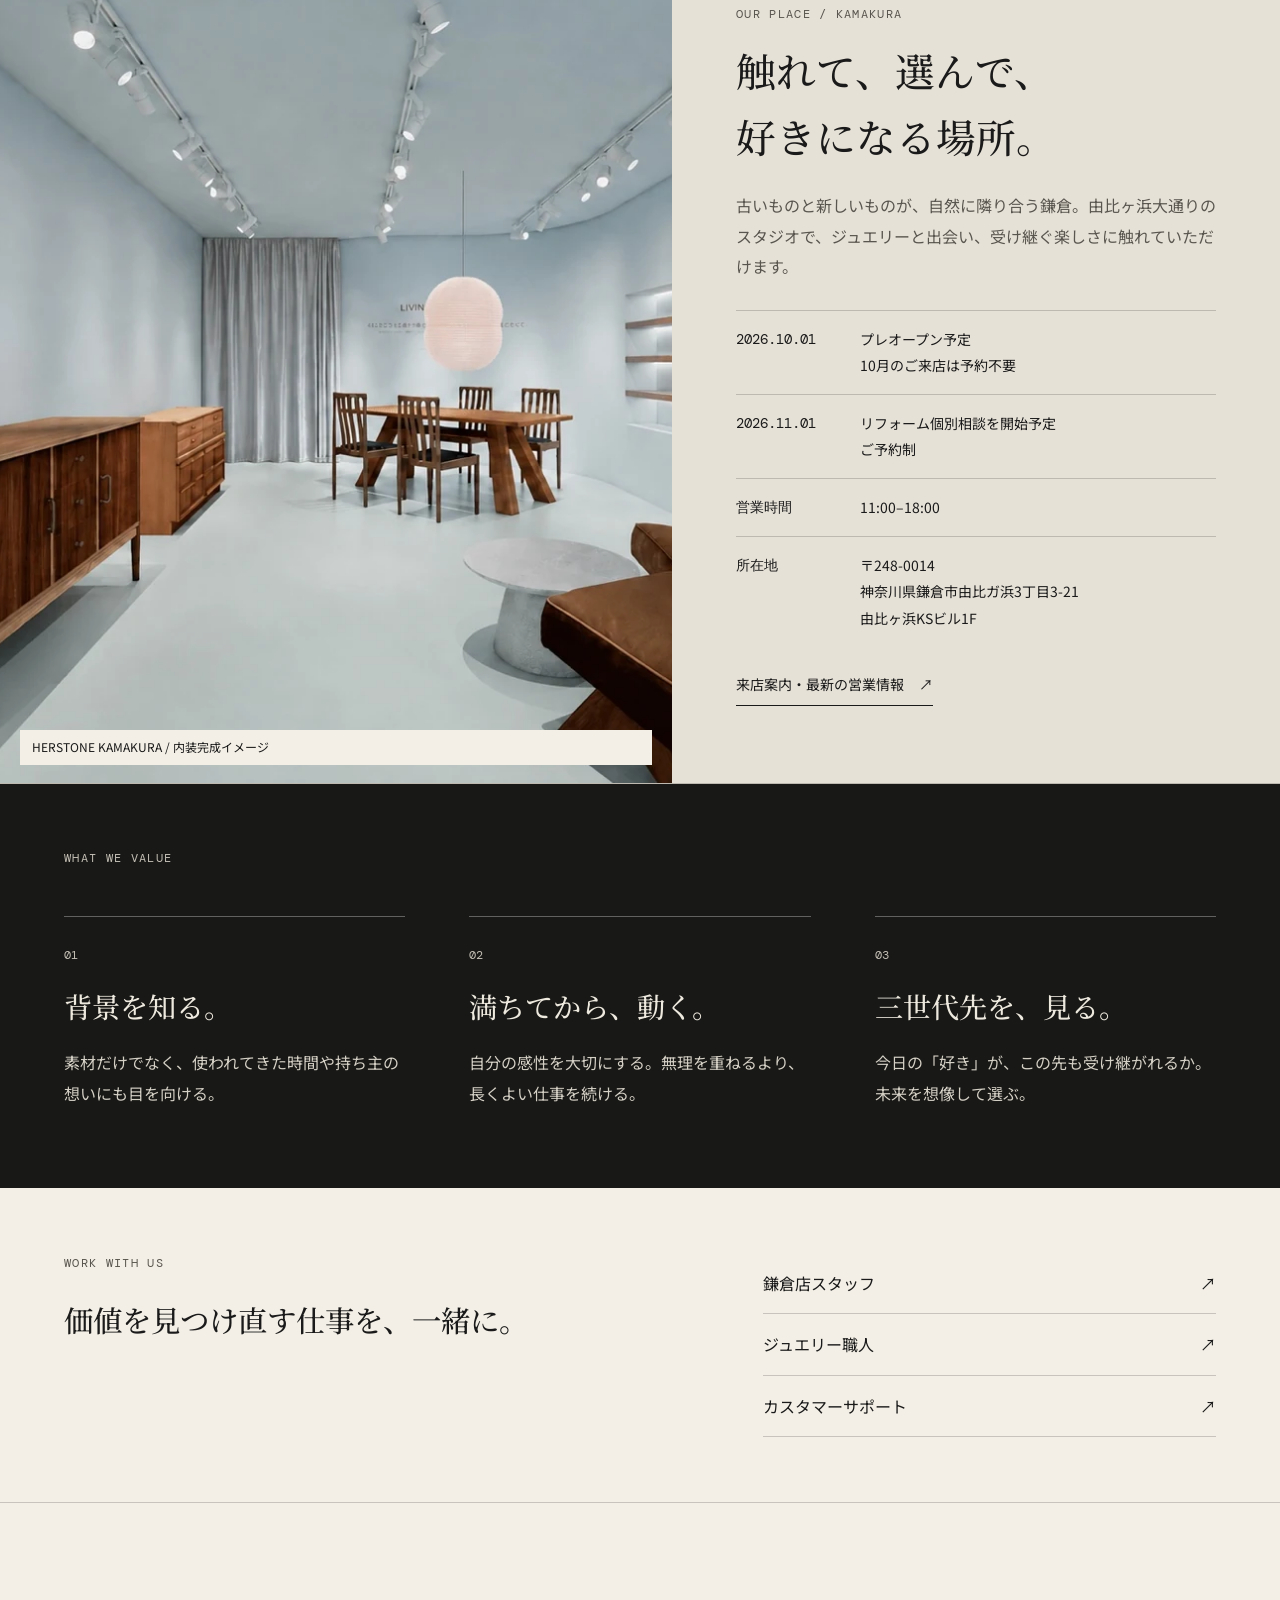
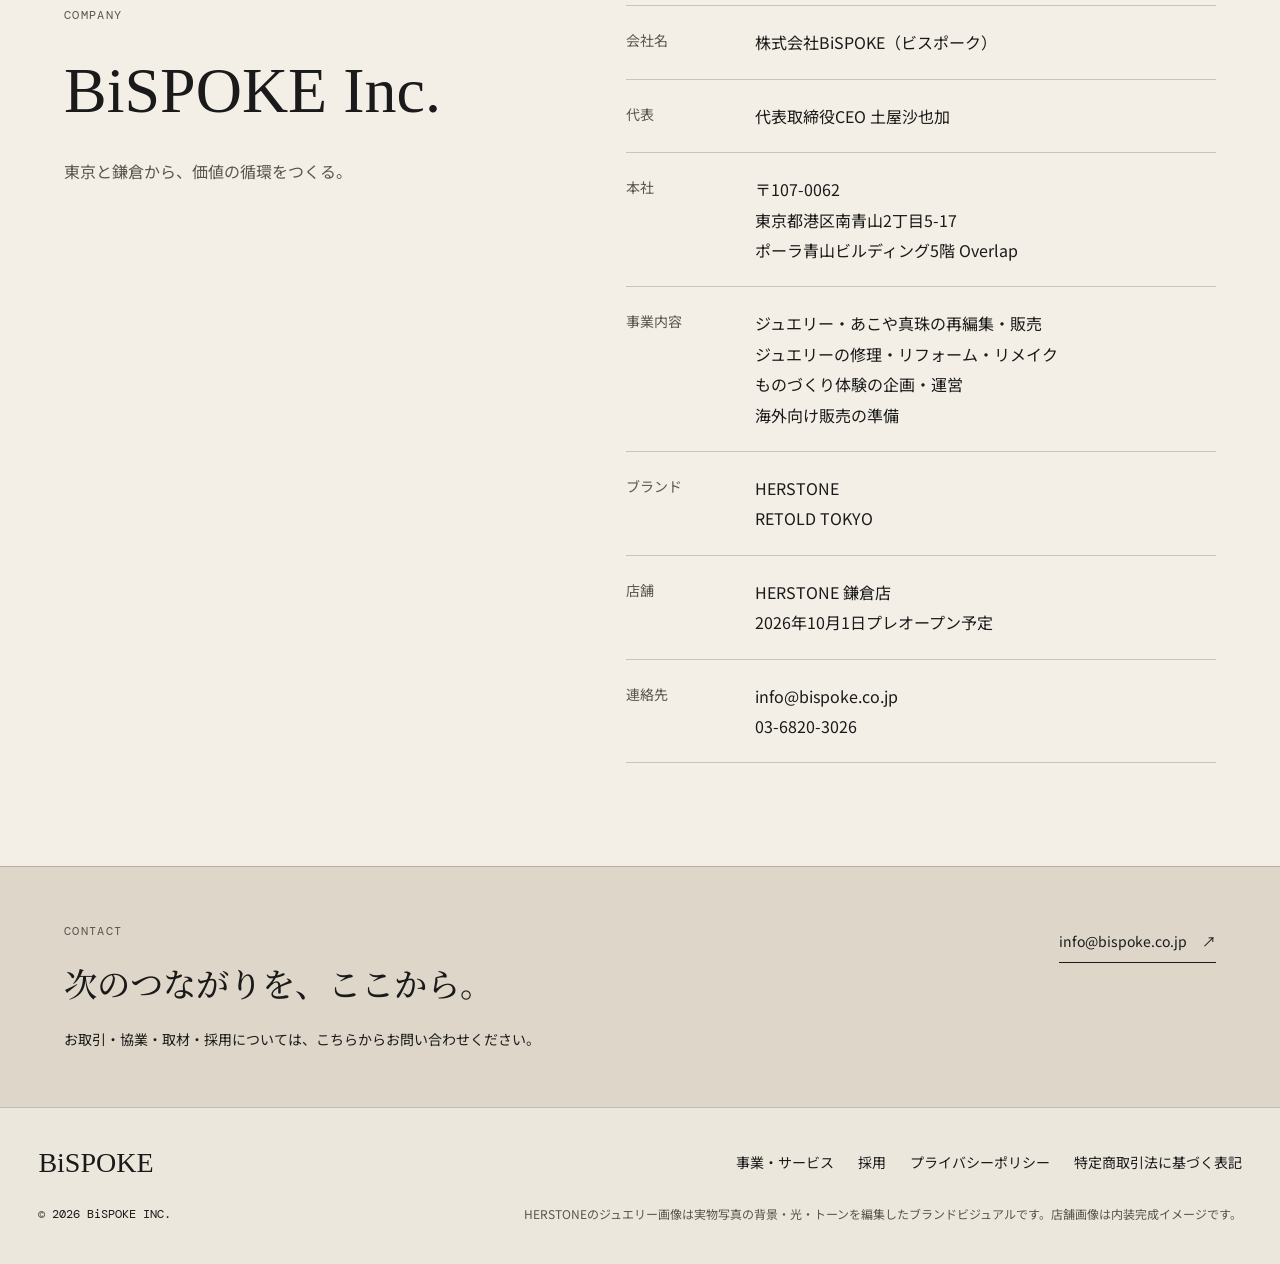
==== commit ab960c56: "Route overseas collaboration inquiries to the company contact" ====
--- a/index.html
+++ b/index.html
@@ -82,7 +82,7 @@
           <a class="text-link" href="https://retold.tokyo/repair" target="_blank" rel="noopener noreferrer">修理サービスを見る <span aria-hidden="true">↗</span></a>
         </article>
       </div>
-      <div class="global-note"><p class="eyebrow">HERSTONE / OVERSEAS PROJECT</p><div><h3>日本のあこや真珠を、世界の日常へ。</h3><p>日本で受け継がれてきた中古あこやパールを、次の持ち主へ。HERSTONEでは、海外に向けた販売を準備しています。</p><a class="text-link" href="https://herstone.jp/akoya" target="_blank" rel="noopener noreferrer">海外向けの取り組みを見る <span aria-hidden="true">↗</span></a></div></div>
+      <div class="global-note"><p class="eyebrow">HERSTONE / OVERSEAS PROJECT</p><div><h3>日本のあこや真珠を、世界の日常へ。</h3><p>日本で受け継がれてきた中古あこやパールを、次の持ち主へ。HERSTONEでは、海外に向けた販売を準備しています。</p><a class="text-link" href="mailto:info@bispoke.co.jp?subject=HERSTONE%E6%B5%B7%E5%A4%96%E8%B2%A9%E5%A3%B2%E3%81%AE%E5%8D%94%E6%A5%AD%E3%81%AB%E3%81%A4%E3%81%84%E3%81%A6">海外向けのお取引・協業について <span aria-hidden="true">↗</span></a></div></div>
     </section>
 
     <section class="story" id="story" aria-labelledby="store-title">
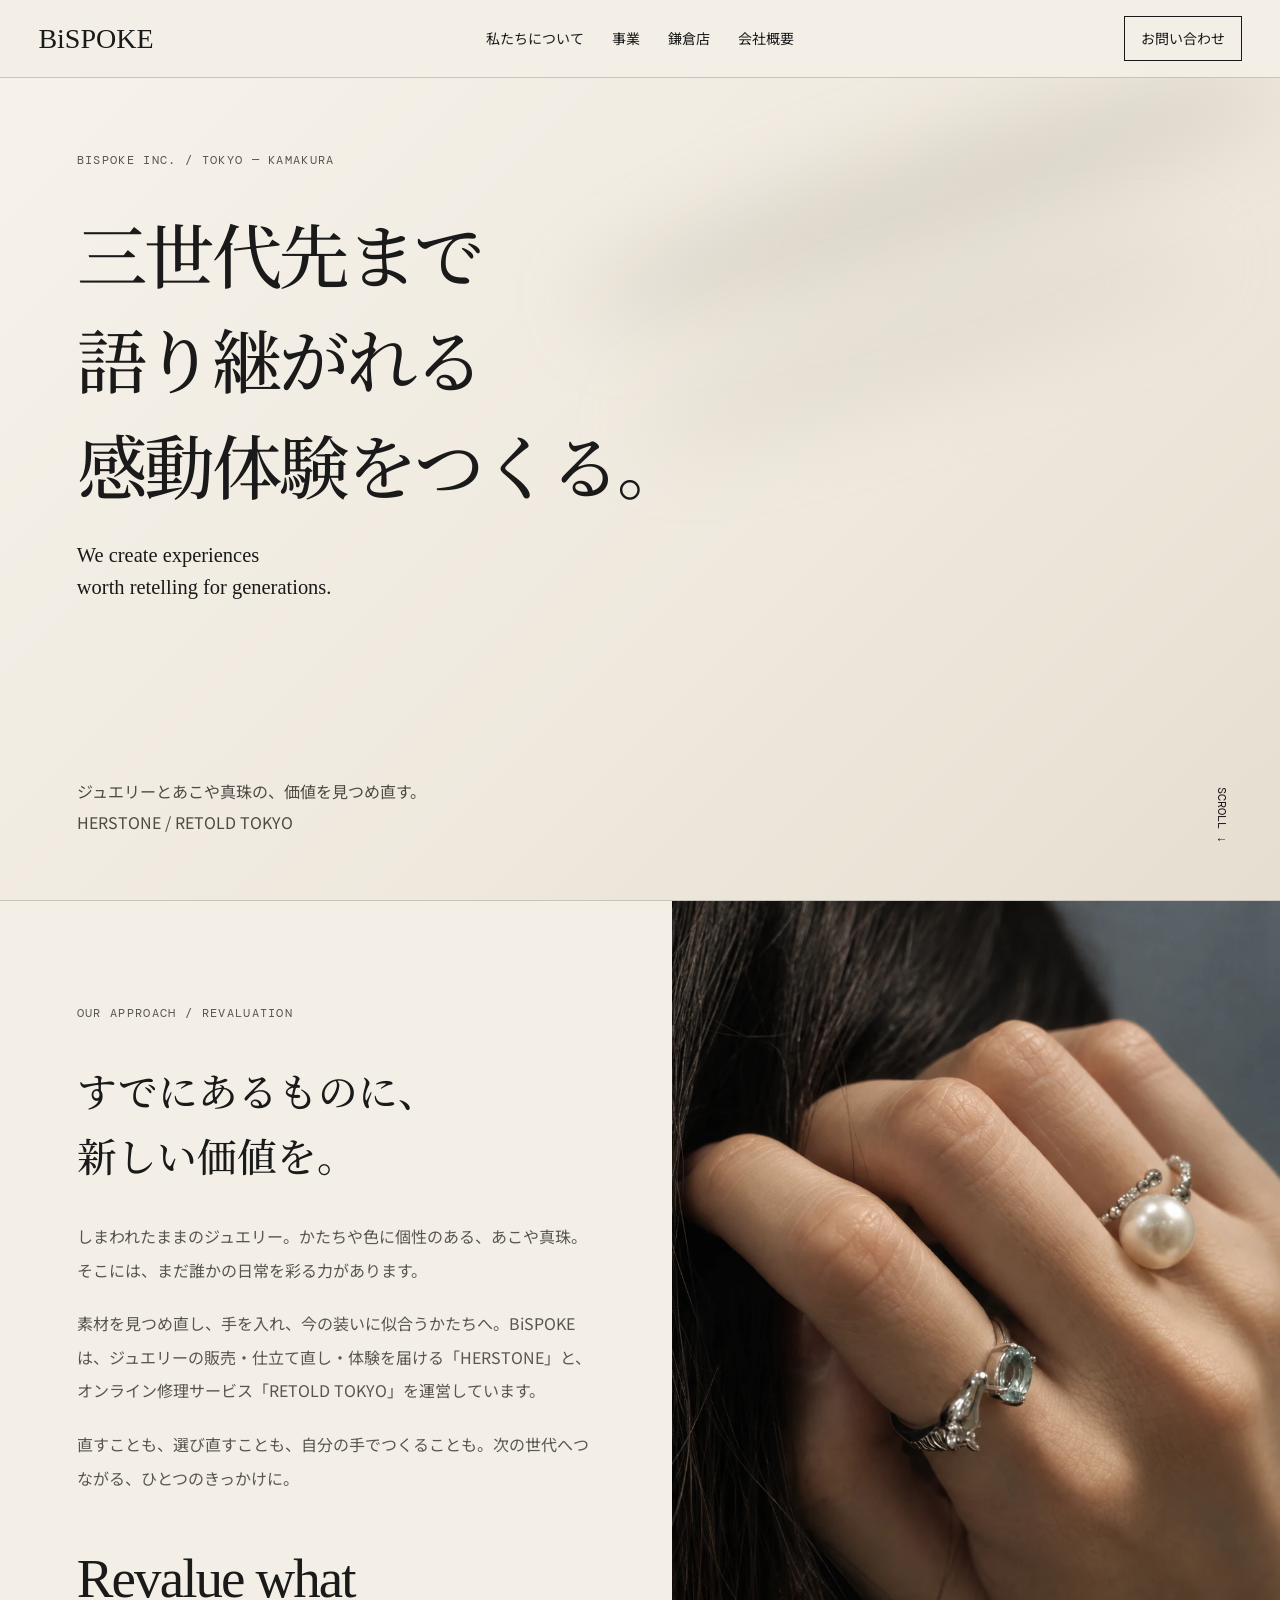
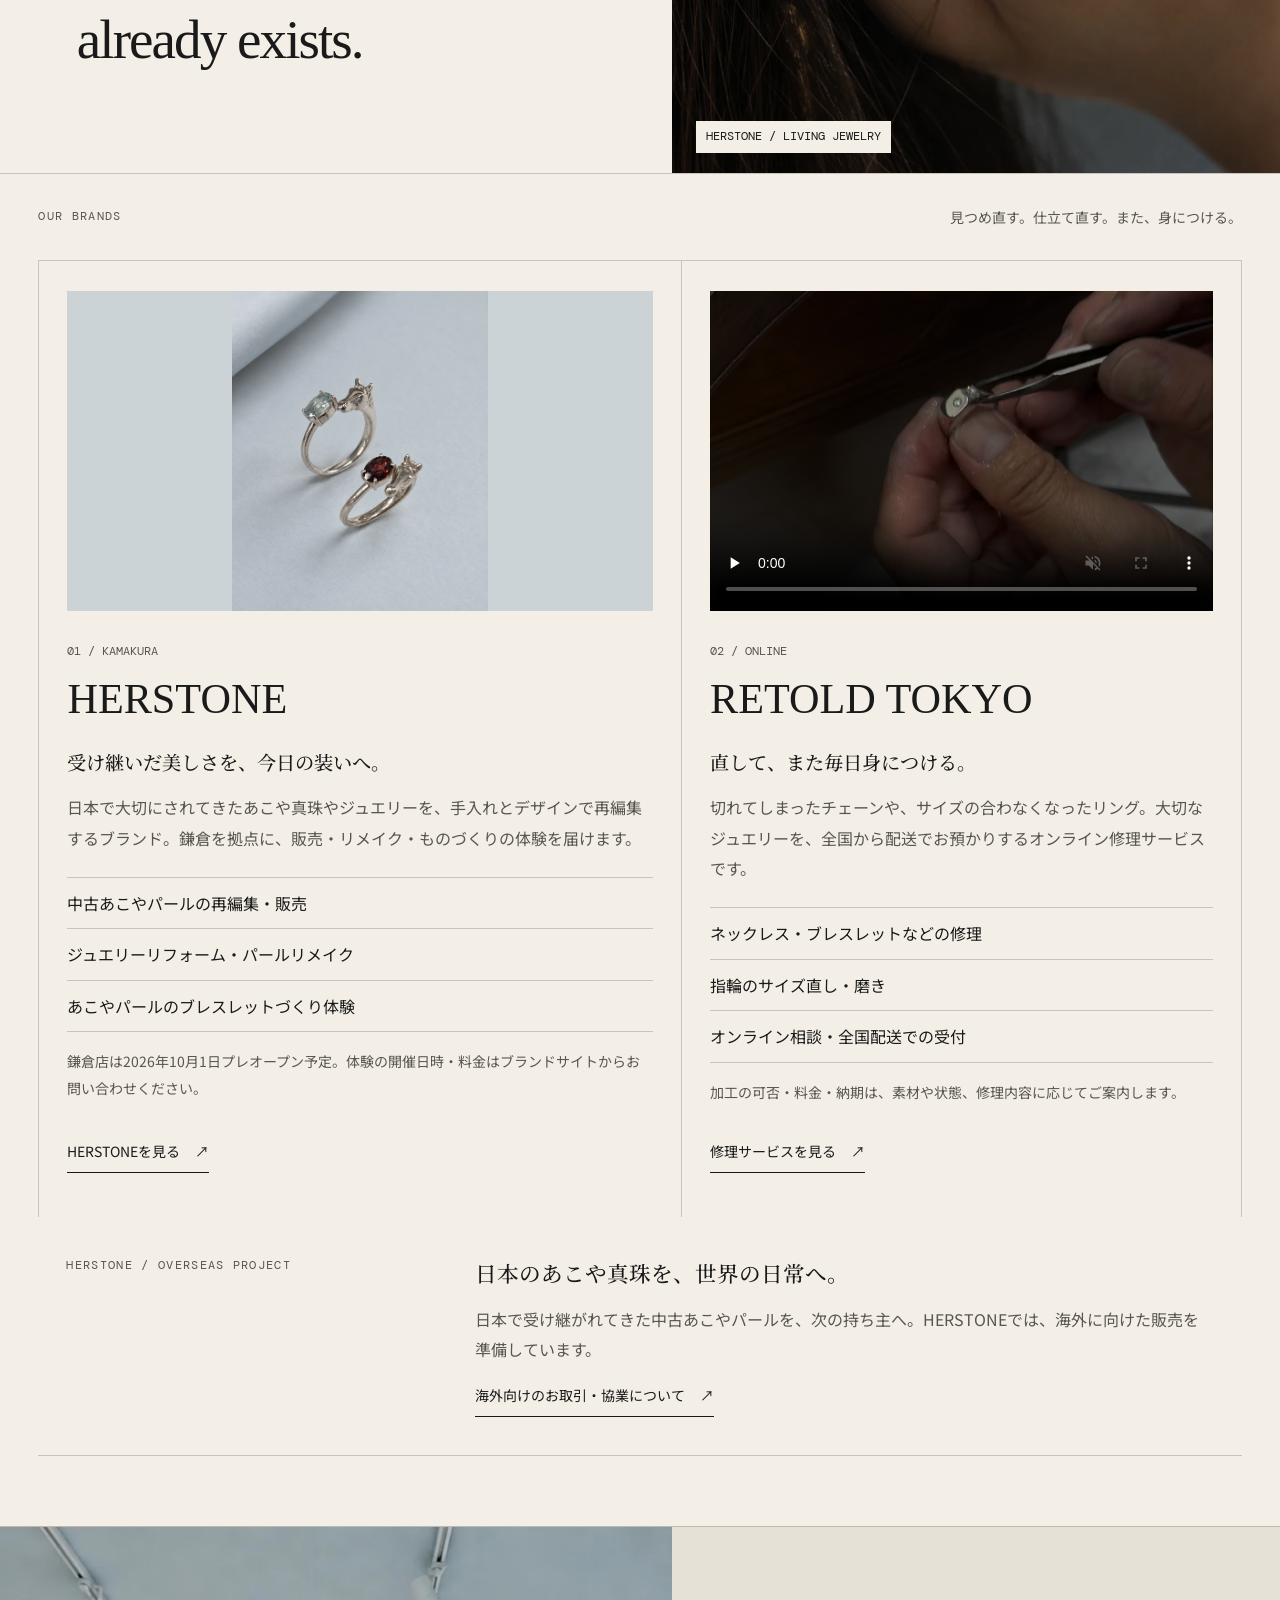
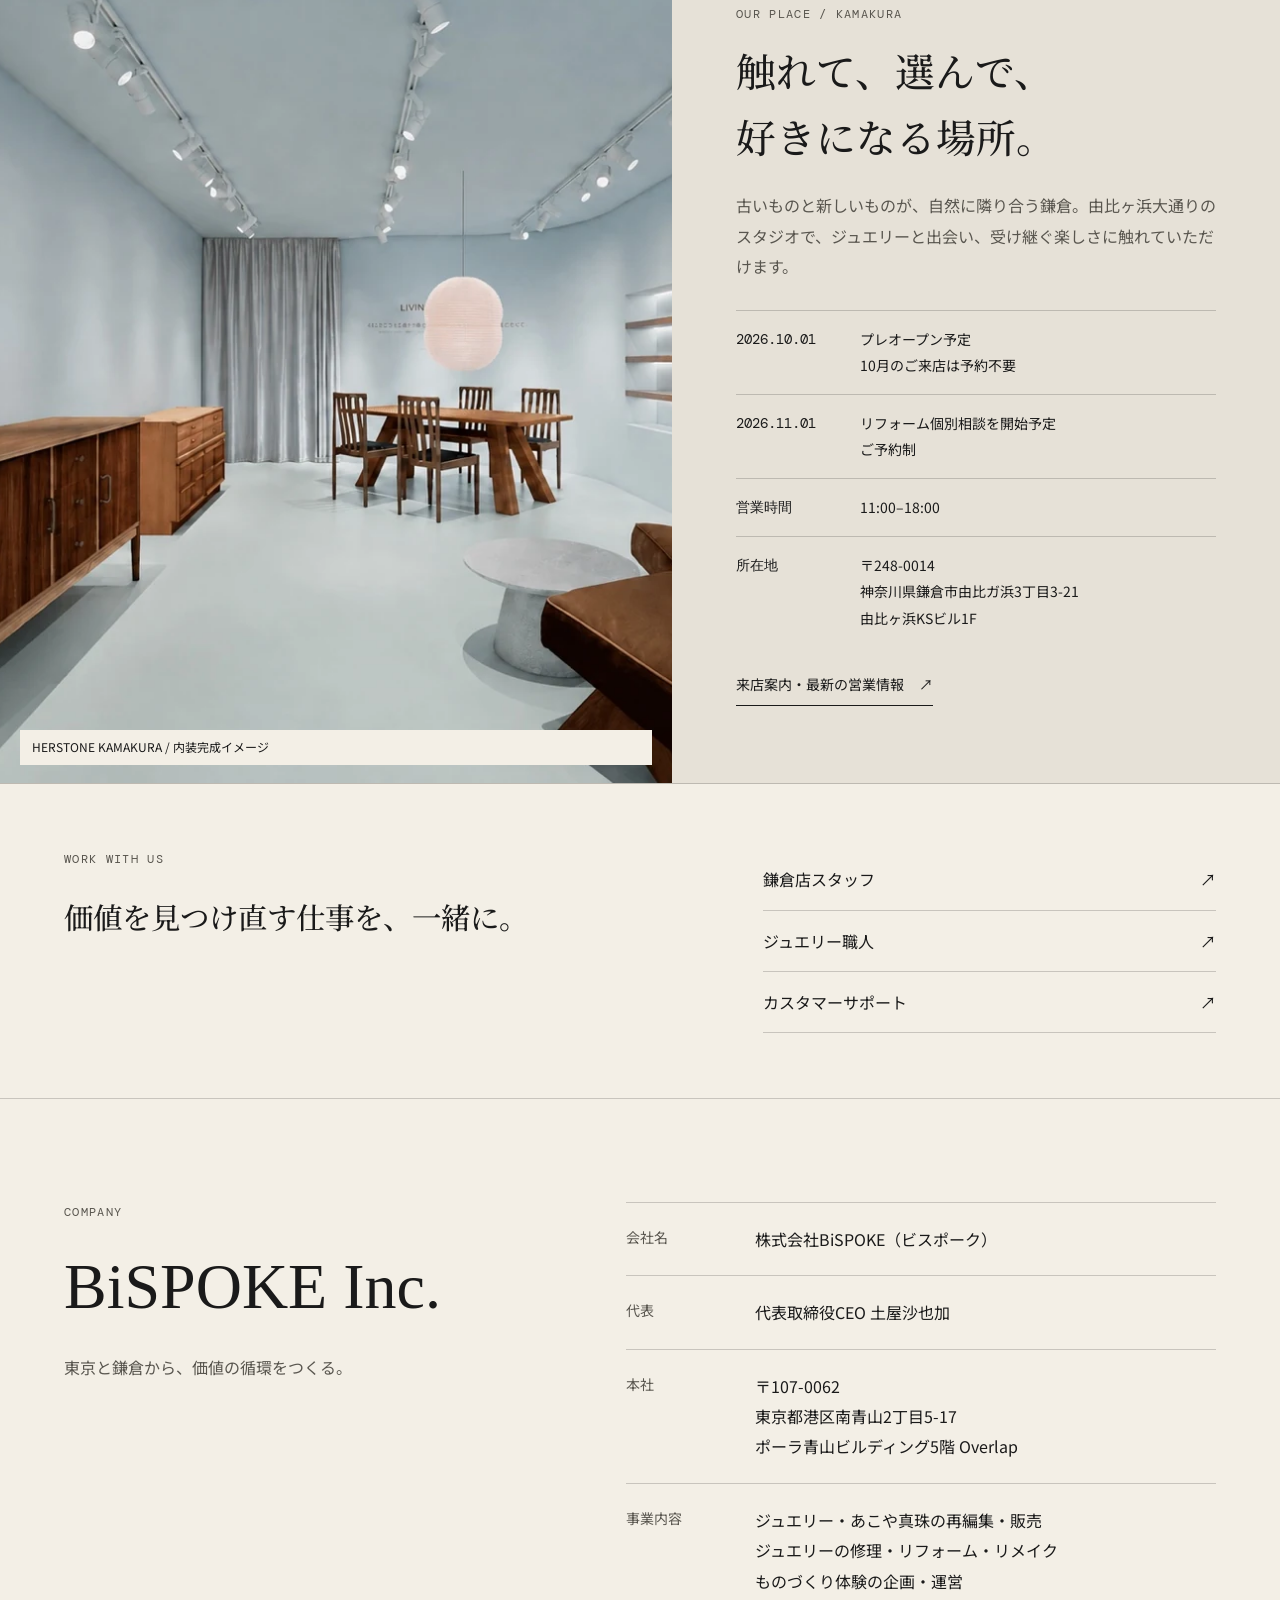
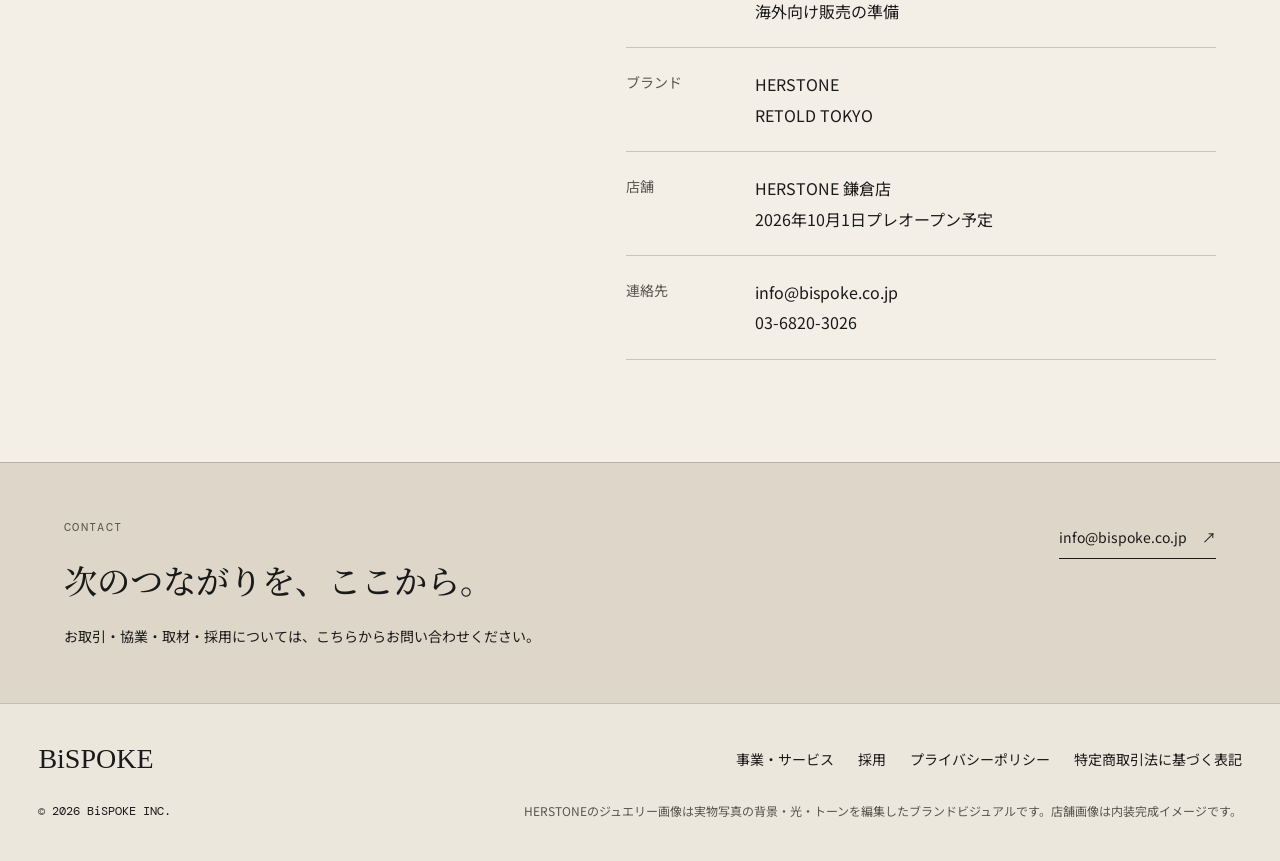
==== commit 486ad545: "Remove What We Value section from corporate homepage" ====
--- a/index.html
+++ b/index.html
@@ -96,10 +96,6 @@
       </div>
     </section>
 
-    <section class="values" id="values" aria-labelledby="values-title">
-      <h2 class="eyebrow" id="values-title">WHAT WE VALUE</h2>
-      <div class="values-grid"><article><span>01</span><h3>背景を知る。</h3><p>素材だけでなく、使われてきた時間や持ち主の想いにも目を向ける。</p></article><article><span>02</span><h3>満ちてから、動く。</h3><p>自分の感性を大切にする。無理を重ねるより、長くよい仕事を続ける。</p></article><article><span>03</span><h3>三世代先を、見る。</h3><p>今日の「好き」が、この先も受け継がれるか。未来を想像して選ぶ。</p></article></div>
-    </section>
 
     <section class="careers" id="careers" aria-labelledby="careers-title">
       <div><p class="eyebrow">WORK WITH US</p><h2 id="careers-title">価値を見つけ直す仕事を、一緒に。</h2></div>
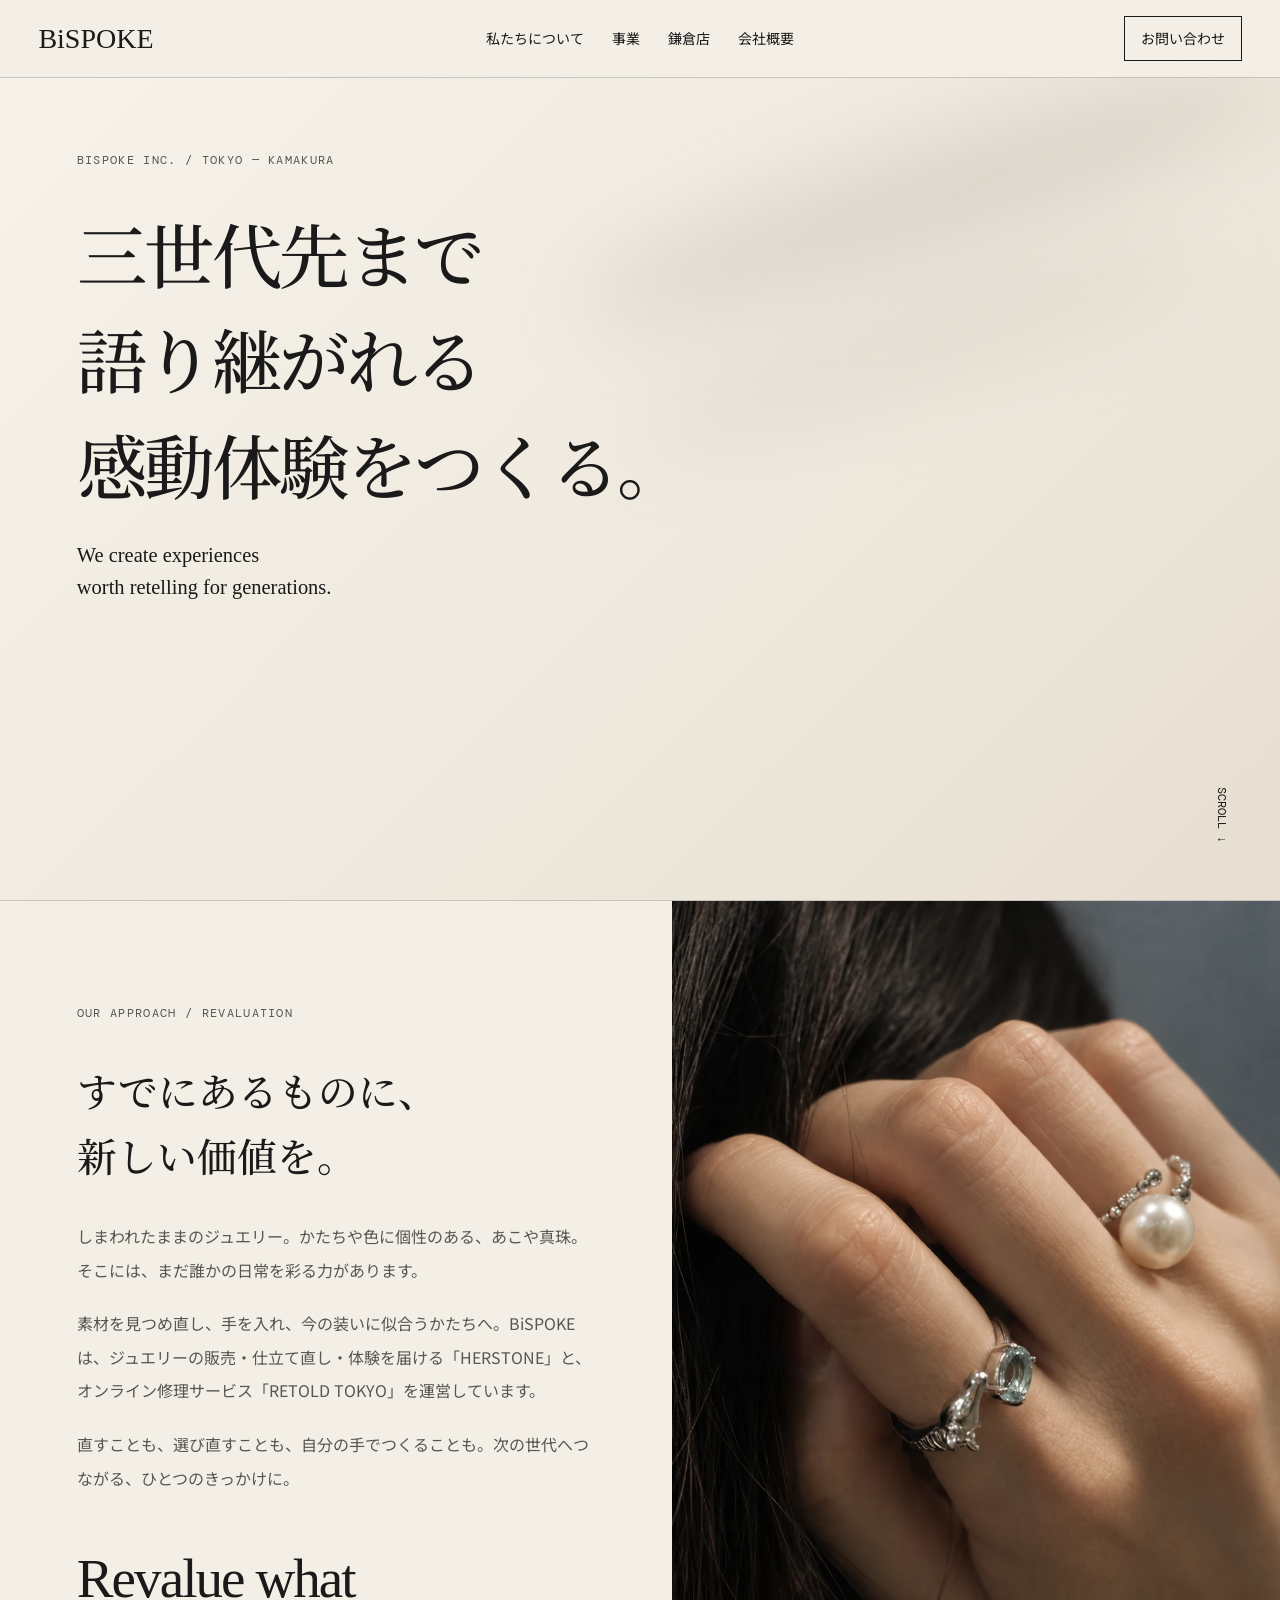
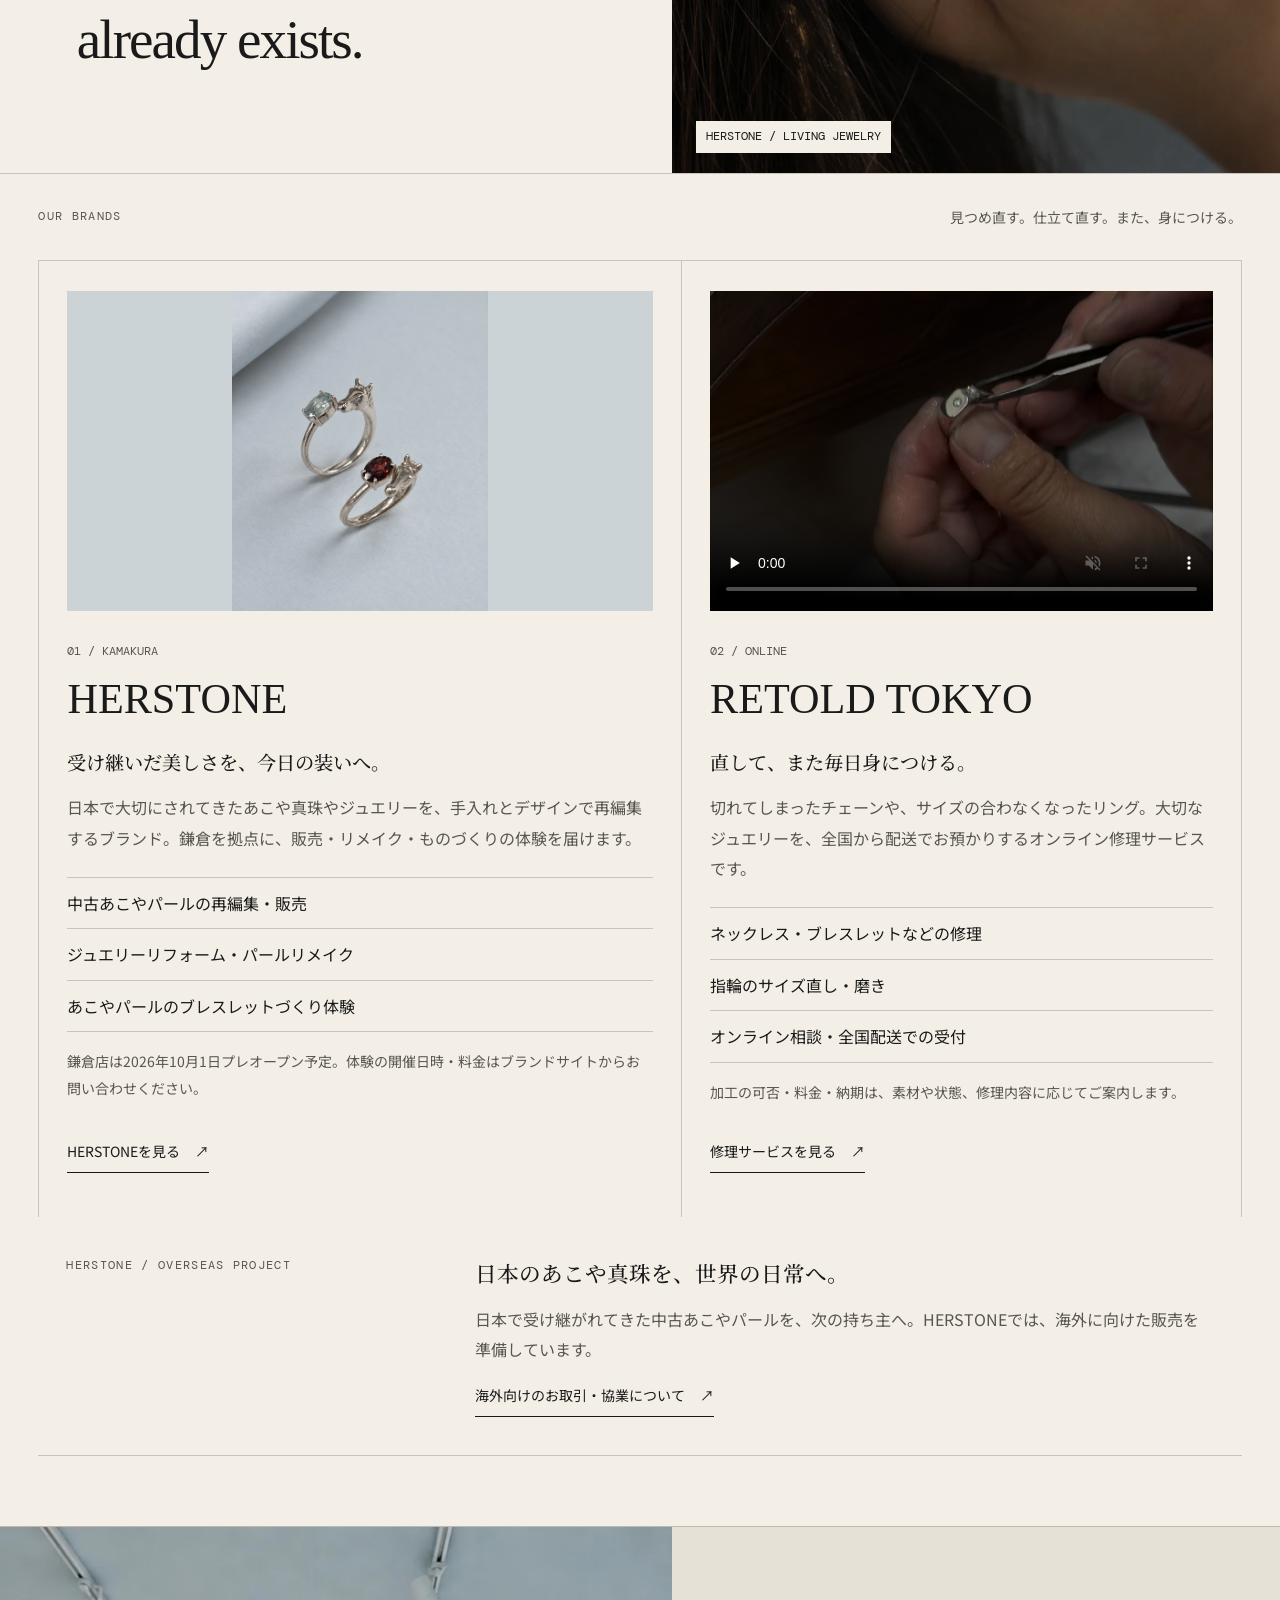
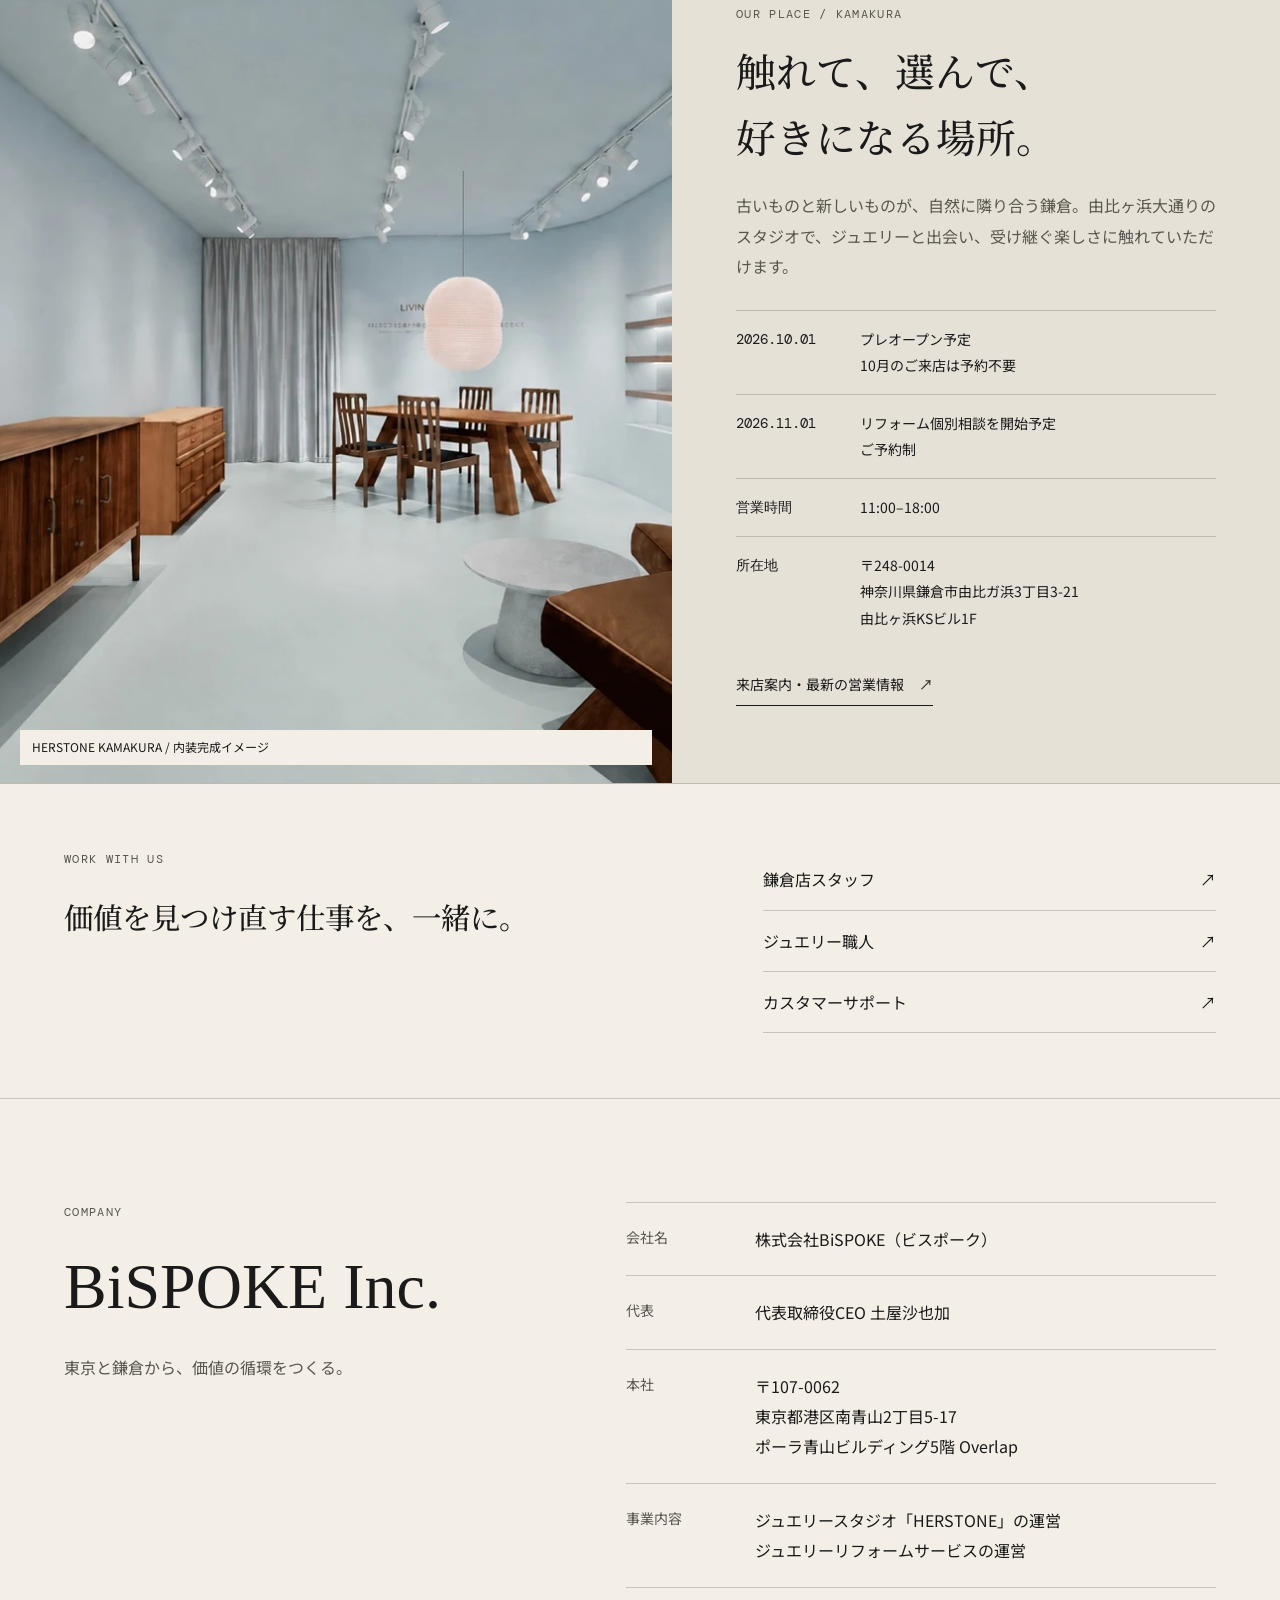
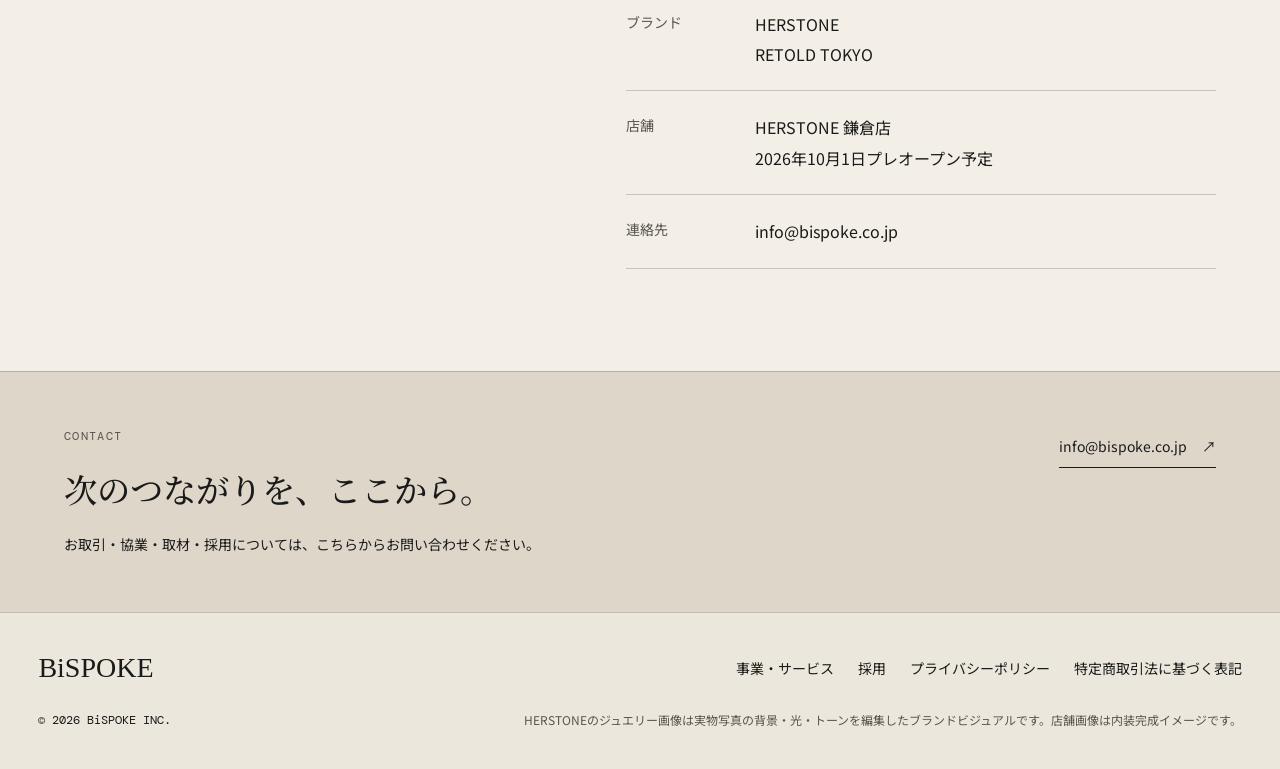
==== commit 6bb8e656: "Simplify corporate business details and recruitment content" ====
--- a/index.html
+++ b/index.html
@@ -40,7 +40,6 @@
         <p class="eyebrow">BISPOKE INC. / TOKYO — KAMAKURA</p>
         <h1>三世代先まで<br>語り継がれる<br>感動体験をつくる。</h1>
         <p class="hero-en" lang="en">We create experiences<br>worth retelling for generations.</p>
-        <p class="hero-note">ジュエリーとあこや真珠の、価値を見つめ直す。<br>HERSTONE / RETOLD TOKYO</p>
       </div>
       <a href="#mission" class="scroll-mark" aria-label="私たちについて読む">SCROLL ↓</a>
     </section>
@@ -104,7 +103,7 @@
 
     <section class="company" id="company" aria-labelledby="company-title">
       <div class="company-intro"><p class="eyebrow">COMPANY</p><h2 id="company-title">BiSPOKE Inc.</h2><p>東京と鎌倉から、価値の循環をつくる。</p></div>
-      <dl class="company-data"><div><dt>会社名</dt><dd>株式会社BiSPOKE（ビスポーク）</dd></div><div><dt>代表</dt><dd>代表取締役CEO 土屋沙也加</dd></div><div><dt>本社</dt><dd>〒107-0062<br>東京都港区南青山2丁目5-17<br>ポーラ青山ビルディング5階 Overlap</dd></div><div><dt>事業内容</dt><dd>ジュエリー・あこや真珠の再編集・販売<br>ジュエリーの修理・リフォーム・リメイク<br>ものづくり体験の企画・運営<br>海外向け販売の準備</dd></div><div><dt>ブランド</dt><dd><a href="https://herstone.jp" target="_blank" rel="noopener noreferrer">HERSTONE</a><br><a href="https://retold.tokyo" target="_blank" rel="noopener noreferrer">RETOLD TOKYO</a></dd></div><div><dt>店舗</dt><dd>HERSTONE 鎌倉店<br>2026年10月1日プレオープン予定</dd></div><div><dt>連絡先</dt><dd><a href="mailto:info@bispoke.co.jp">info@bispoke.co.jp</a><br><a href="tel:0368203026">03-6820-3026</a></dd></div></dl>
+      <dl class="company-data"><div><dt>会社名</dt><dd>株式会社BiSPOKE（ビスポーク）</dd></div><div><dt>代表</dt><dd>代表取締役CEO 土屋沙也加</dd></div><div><dt>本社</dt><dd>〒107-0062<br>東京都港区南青山2丁目5-17<br>ポーラ青山ビルディング5階 Overlap</dd></div><div><dt>事業内容</dt><dd>ジュエリースタジオ「HERSTONE」の運営<br>ジュエリーリフォームサービスの運営</dd></div><div><dt>ブランド</dt><dd><a href="https://herstone.jp" target="_blank" rel="noopener noreferrer">HERSTONE</a><br><a href="https://retold.tokyo" target="_blank" rel="noopener noreferrer">RETOLD TOKYO</a></dd></div><div><dt>店舗</dt><dd>HERSTONE 鎌倉店<br>2026年10月1日プレオープン予定</dd></div><div><dt>連絡先</dt><dd><a href="mailto:info@bispoke.co.jp">info@bispoke.co.jp</a></dd></div></dl>
     </section>
     <section class="closing" id="contact" aria-labelledby="contact-title"><div><p class="eyebrow">CONTACT</p><h2 id="contact-title">次のつながりを、ここから。</h2><p>お取引・協業・取材・採用については、こちらからお問い合わせください。</p></div><a class="text-link" href="mailto:info@bispoke.co.jp">info@bispoke.co.jp <span aria-hidden="true">↗</span></a></section>
   </main>
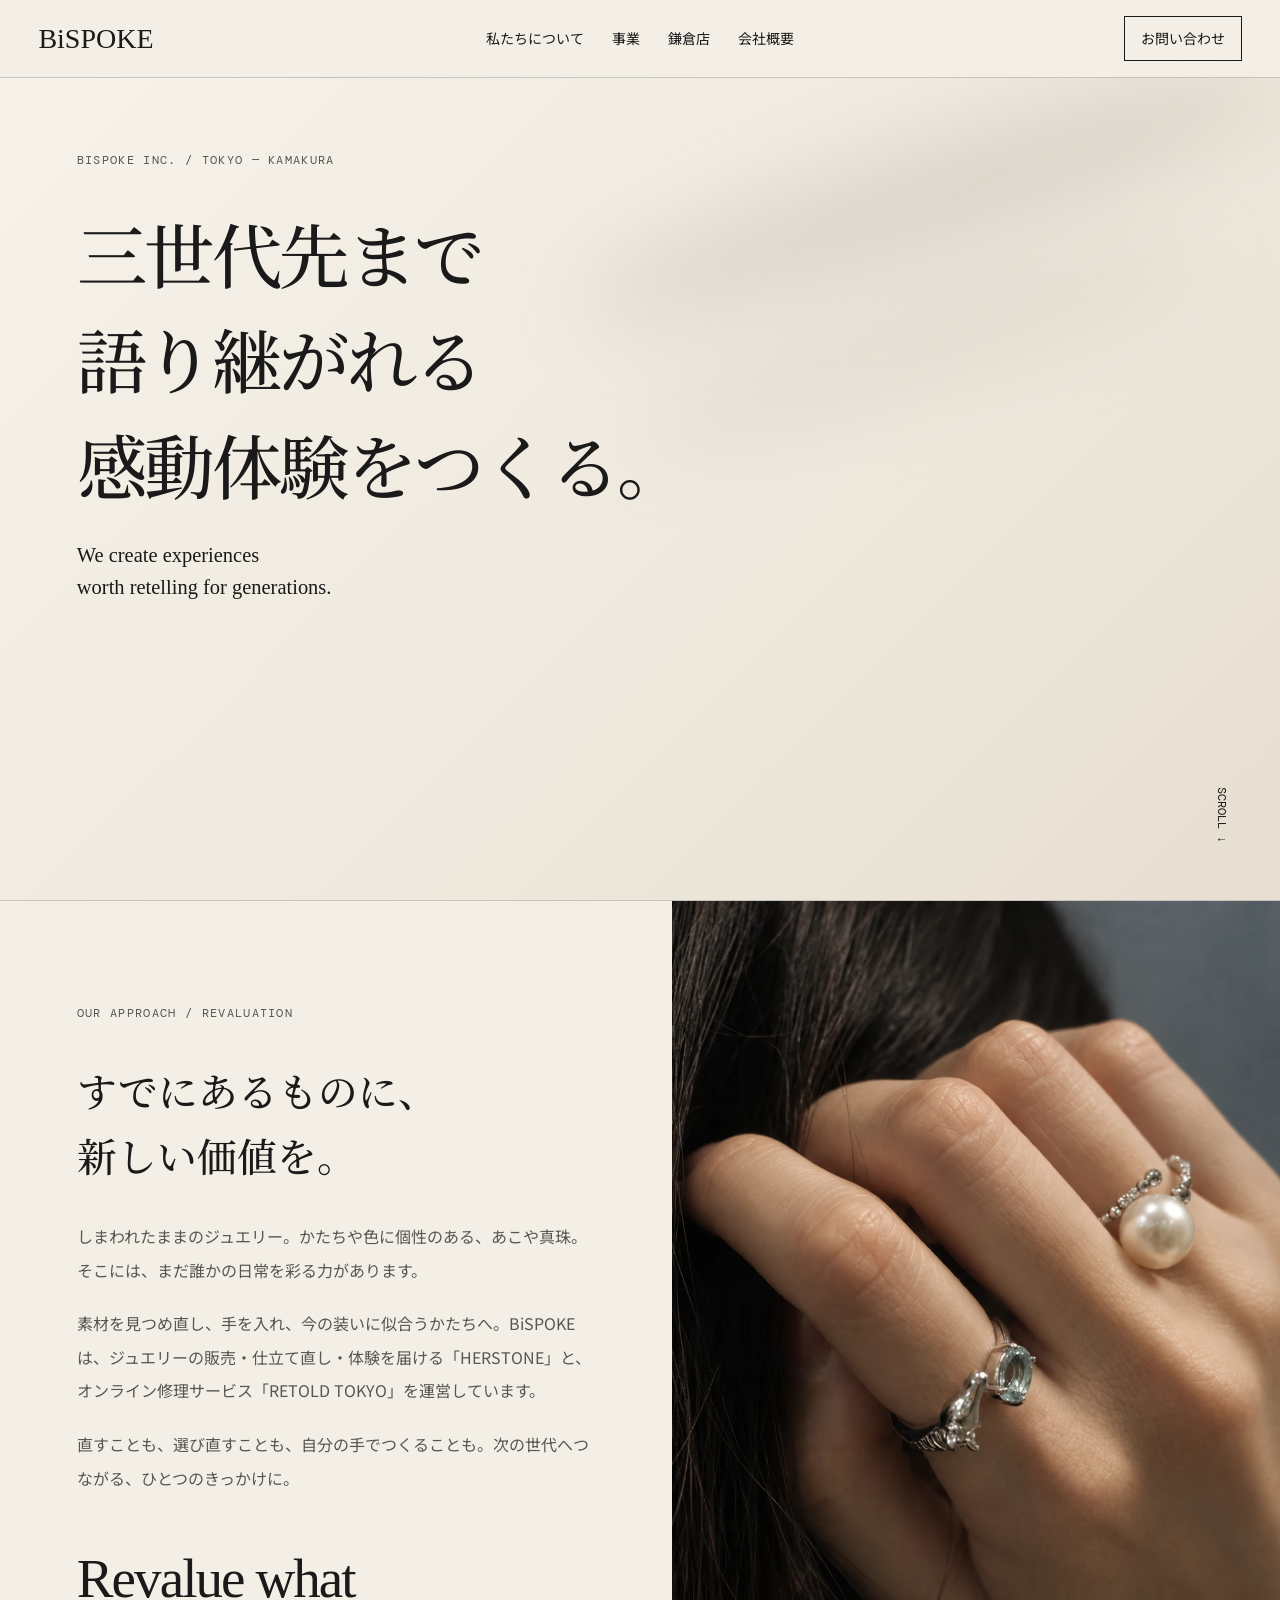
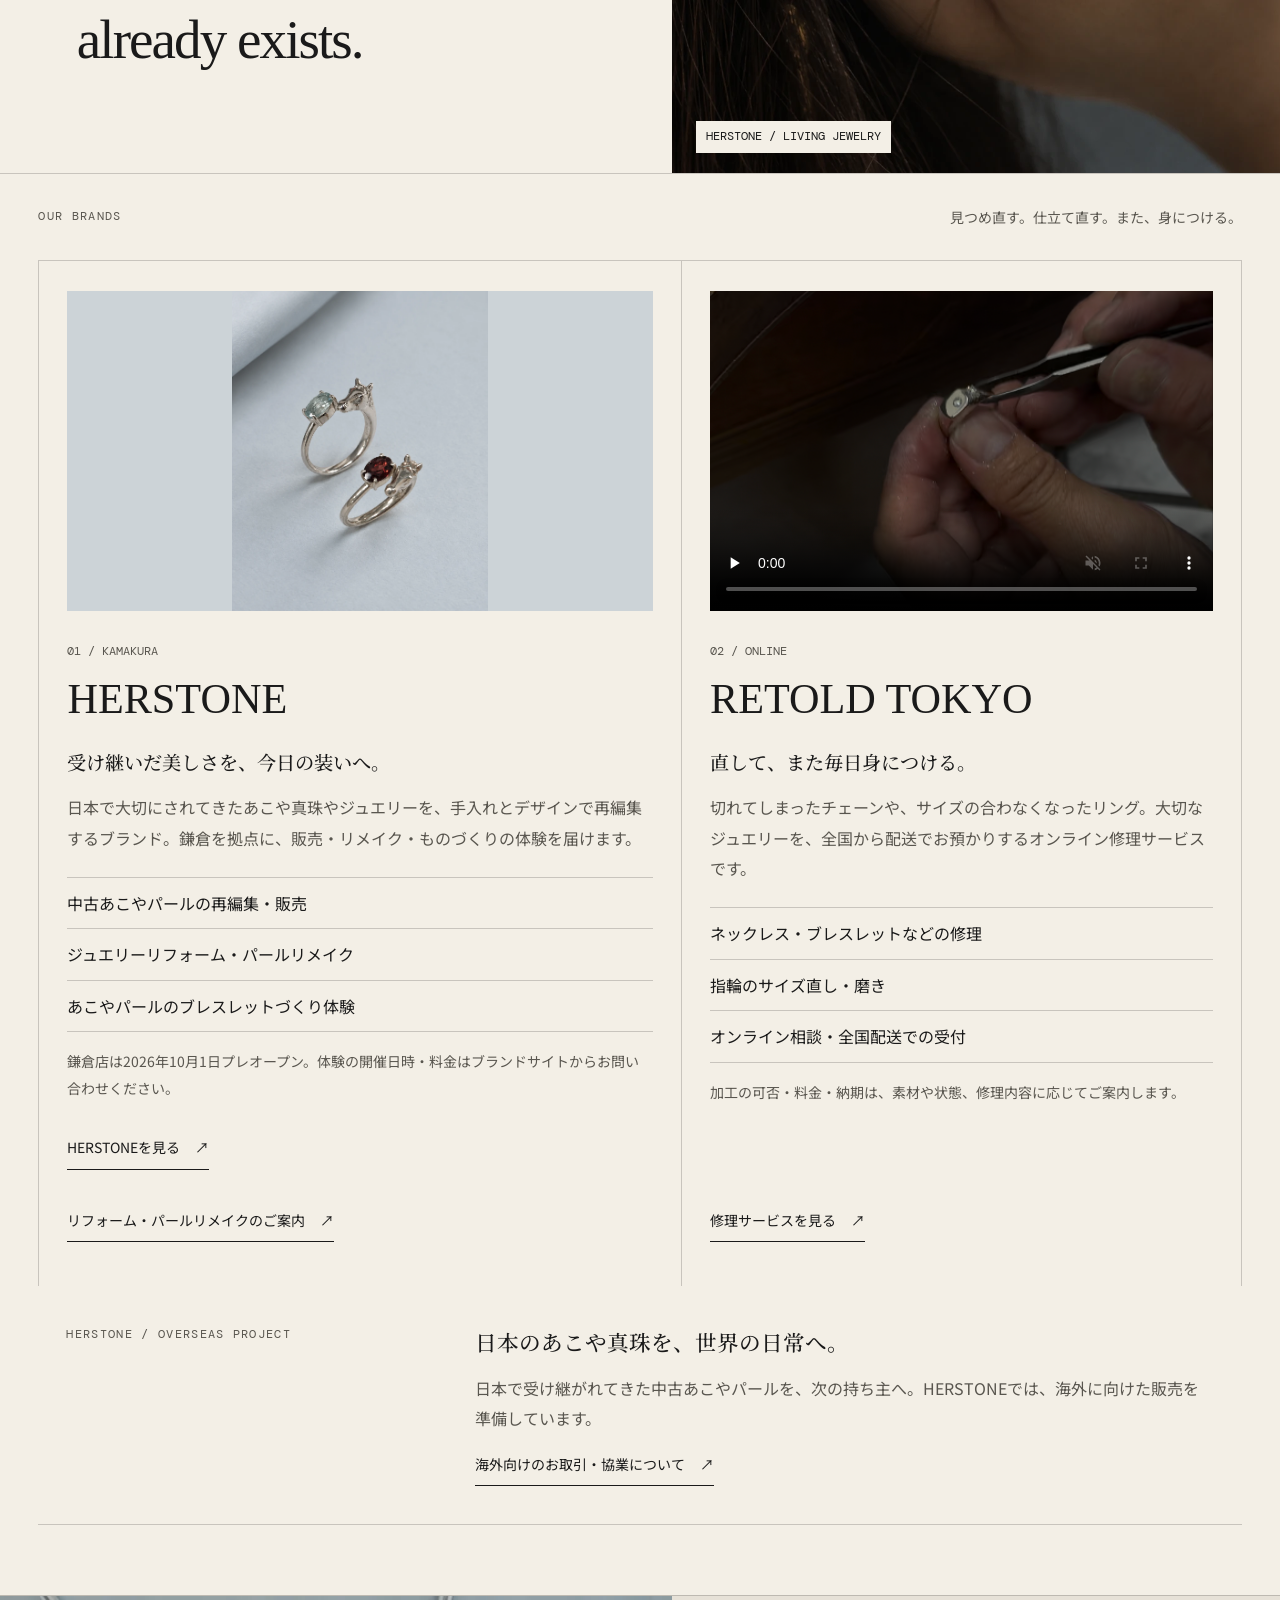
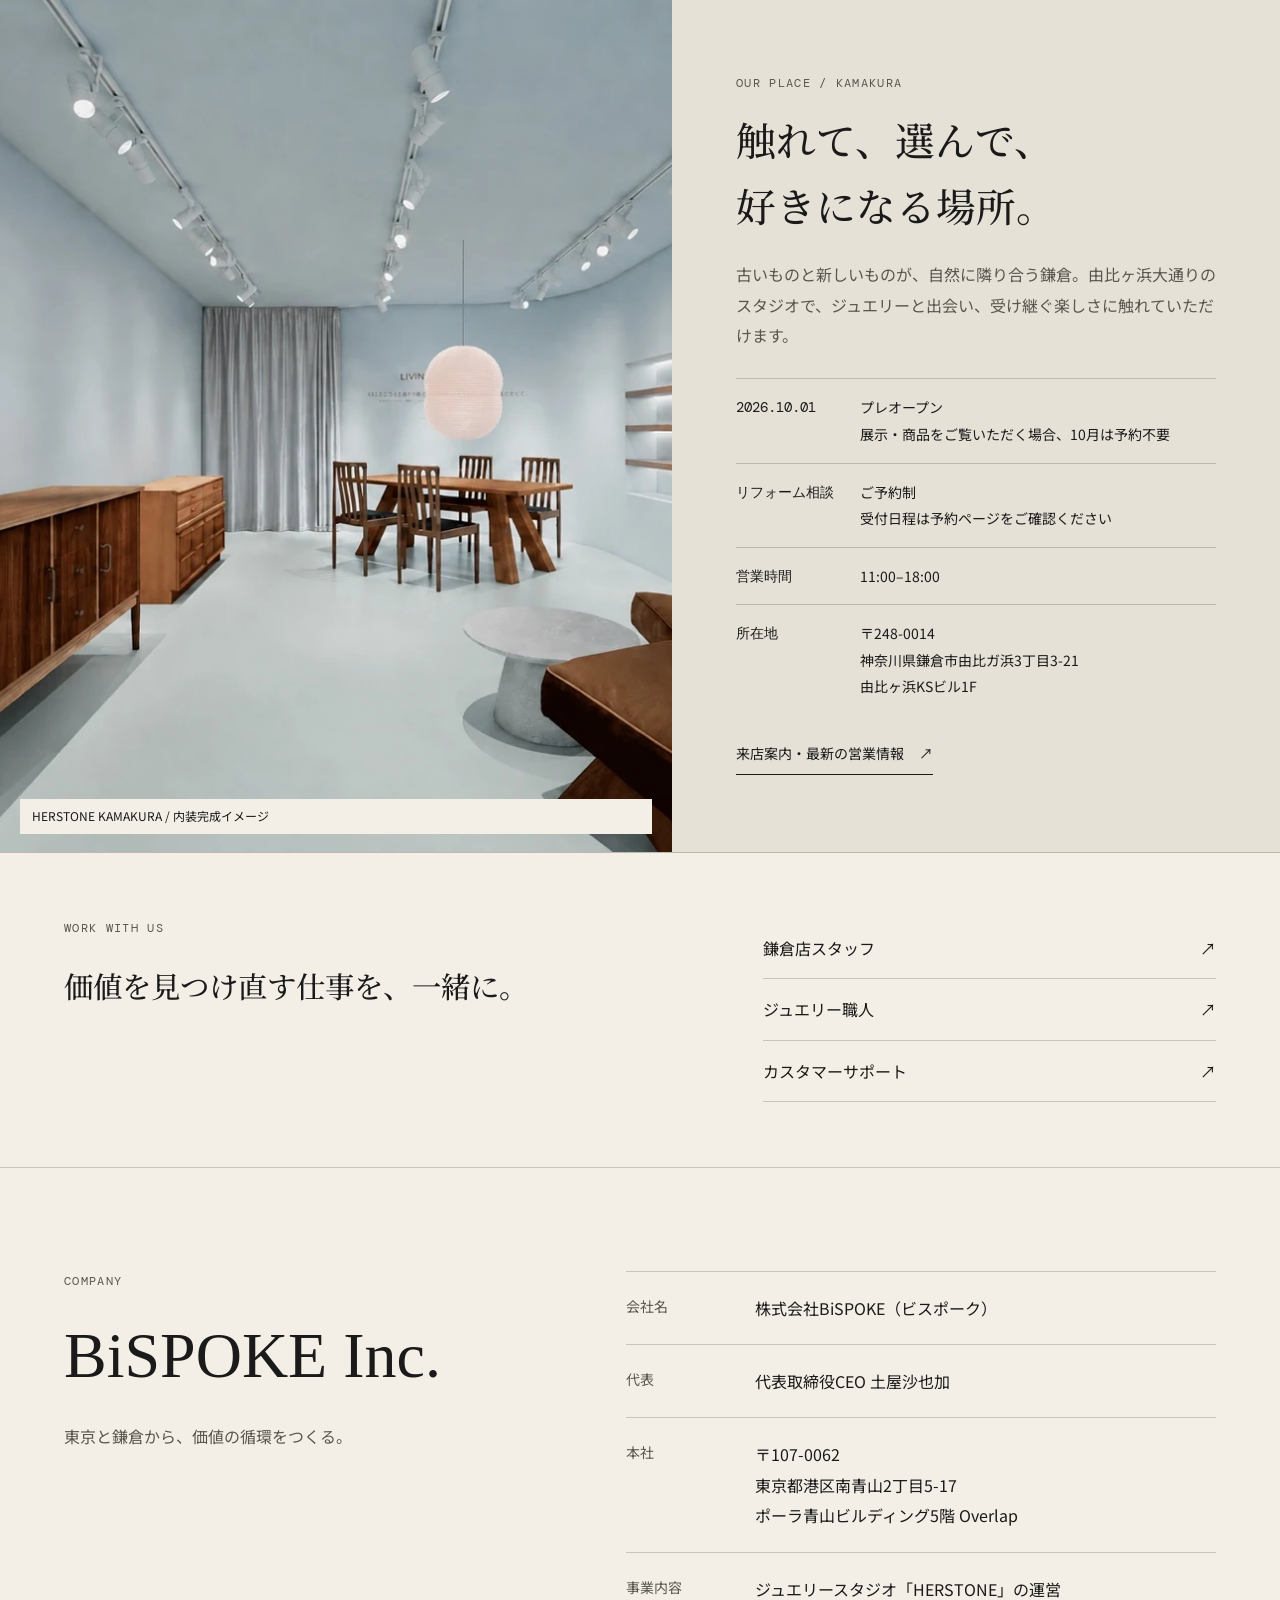
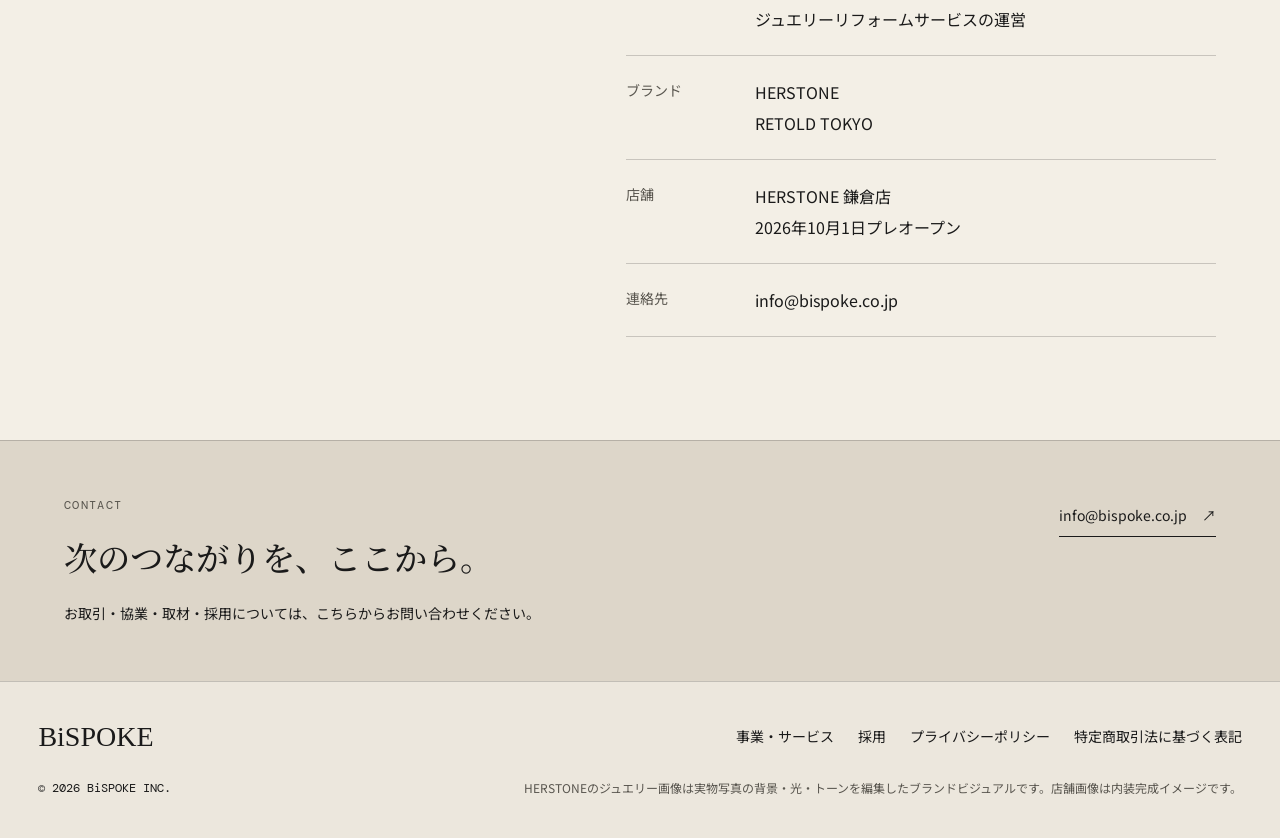
==== commit a67b25f7: "Update HERSTONE opening status and link to current reform guides" ====
--- a/index.html
+++ b/index.html
@@ -68,8 +68,8 @@
           <p class="business-jp">受け継いだ美しさを、今日の装いへ。</p>
           <p>日本で大切にされてきたあこや真珠やジュエリーを、手入れとデザインで再編集するブランド。鎌倉を拠点に、販売・リメイク・ものづくりの体験を届けます。</p>
           <ul class="service-list"><li>中古あこやパールの再編集・販売</li><li>ジュエリーリフォーム・パールリメイク</li><li>あこやパールのブレスレットづくり体験</li></ul>
-          <p class="status-note">鎌倉店は2026年10月1日プレオープン予定。体験の開催日時・料金はブランドサイトからお問い合わせください。</p>
-          <a class="text-link" href="https://herstone.jp" target="_blank" rel="noopener noreferrer">HERSTONEを見る <span aria-hidden="true">↗</span></a>
+          <p class="status-note">鎌倉店は2026年10月1日プレオープン。体験の開催日時・料金はブランドサイトからお問い合わせください。</p>
+          <a class="text-link" href="https://herstone.jp" target="_blank" rel="noopener noreferrer">HERSTONEを見る <span aria-hidden="true">↗</span></a><br><a class="text-link" href="https://herstone.jp/jewelry-reform" target="_blank" rel="noopener noreferrer">リフォーム・パールリメイクのご案内 <span aria-hidden="true">↗</span></a>
         </article>
         <article class="business-card">
           <figure class="brand-media repair-media"><video controls muted playsinline preload="none" poster="/images/setting.png" aria-label="ジュエリーに手を入れる職人の作業映像"><source src="/images/atelier.webm" type="video/webm"><source src="/images/atelier.mp4" type="video/mp4"></video></figure>
@@ -90,8 +90,8 @@
         <p class="eyebrow">OUR PLACE / KAMAKURA</p>
         <h2 id="store-title">触れて、選んで、<br>好きになる場所。</h2>
         <p>古いものと新しいものが、自然に隣り合う鎌倉。由比ヶ浜大通りのスタジオで、ジュエリーと出会い、受け継ぐ楽しさに触れていただけます。</p>
-        <dl class="store-data"><div><dt>2026.10.01</dt><dd>プレオープン予定<br>10月のご来店は予約不要</dd></div><div><dt>2026.11.01</dt><dd>リフォーム個別相談を開始予定<br>ご予約制</dd></div><div><dt>営業時間</dt><dd>11:00–18:00</dd></div><div><dt>所在地</dt><dd>〒248-0014<br>神奈川県鎌倉市由比ガ浜3丁目3-21<br>由比ヶ浜KSビル1F</dd></div></dl>
-        <a class="text-link" href="https://herstone.jp/#access" target="_blank" rel="noopener noreferrer">来店案内・最新の営業情報 <span aria-hidden="true">↗</span></a>
+        <dl class="store-data"><div><dt>2026.10.01</dt><dd>プレオープン<br>展示・商品をご覧いただく場合、10月は予約不要</dd></div><div><dt>リフォーム相談</dt><dd>ご予約制<br>受付日程は予約ページをご確認ください</dd></div><div><dt>営業時間</dt><dd>11:00–18:00</dd></div><div><dt>所在地</dt><dd>〒248-0014<br>神奈川県鎌倉市由比ガ浜3丁目3-21<br>由比ヶ浜KSビル1F</dd></div></dl>
+        <a class="text-link" href="https://herstone.jp/jewelry-reform/kamakura" target="_blank" rel="noopener noreferrer">来店案内・最新の営業情報 <span aria-hidden="true">↗</span></a>
       </div>
     </section>
 
@@ -103,10 +103,11 @@
 
     <section class="company" id="company" aria-labelledby="company-title">
       <div class="company-intro"><p class="eyebrow">COMPANY</p><h2 id="company-title">BiSPOKE Inc.</h2><p>東京と鎌倉から、価値の循環をつくる。</p></div>
-      <dl class="company-data"><div><dt>会社名</dt><dd>株式会社BiSPOKE（ビスポーク）</dd></div><div><dt>代表</dt><dd>代表取締役CEO 土屋沙也加</dd></div><div><dt>本社</dt><dd>〒107-0062<br>東京都港区南青山2丁目5-17<br>ポーラ青山ビルディング5階 Overlap</dd></div><div><dt>事業内容</dt><dd>ジュエリースタジオ「HERSTONE」の運営<br>ジュエリーリフォームサービスの運営</dd></div><div><dt>ブランド</dt><dd><a href="https://herstone.jp" target="_blank" rel="noopener noreferrer">HERSTONE</a><br><a href="https://retold.tokyo" target="_blank" rel="noopener noreferrer">RETOLD TOKYO</a></dd></div><div><dt>店舗</dt><dd>HERSTONE 鎌倉店<br>2026年10月1日プレオープン予定</dd></div><div><dt>連絡先</dt><dd><a href="mailto:info@bispoke.co.jp">info@bispoke.co.jp</a></dd></div></dl>
+      <dl class="company-data"><div><dt>会社名</dt><dd>株式会社BiSPOKE（ビスポーク）</dd></div><div><dt>代表</dt><dd>代表取締役CEO 土屋沙也加</dd></div><div><dt>本社</dt><dd>〒107-0062<br>東京都港区南青山2丁目5-17<br>ポーラ青山ビルディング5階 Overlap</dd></div><div><dt>事業内容</dt><dd>ジュエリースタジオ「HERSTONE」の運営<br>ジュエリーリフォームサービスの運営</dd></div><div><dt>ブランド</dt><dd><a href="https://herstone.jp" target="_blank" rel="noopener noreferrer">HERSTONE</a><br><a href="https://retold.tokyo" target="_blank" rel="noopener noreferrer">RETOLD TOKYO</a></dd></div><div><dt>店舗</dt><dd>HERSTONE 鎌倉店<br>2026年10月1日プレオープン</dd></div><div><dt>連絡先</dt><dd><a href="mailto:info@bispoke.co.jp">info@bispoke.co.jp</a></dd></div></dl>
     </section>
     <section class="closing" id="contact" aria-labelledby="contact-title"><div><p class="eyebrow">CONTACT</p><h2 id="contact-title">次のつながりを、ここから。</h2><p>お取引・協業・取材・採用については、こちらからお問い合わせください。</p></div><a class="text-link" href="mailto:info@bispoke.co.jp">info@bispoke.co.jp <span aria-hidden="true">↗</span></a></section>
   </main>
   <footer class="site-footer"><a class="brand" href="/">BiSPOKE</a><nav class="footer-links" aria-label="フッター"><a href="/services">事業・サービス</a><a href="#careers">採用</a><a href="/privacy">プライバシーポリシー</a><a href="/tokushoho">特定商取引法に基づく表記</a></nav><p>© 2026 BiSPOKE INC.</p><p class="image-note">HERSTONEのジュエリー画像は実物写真の背景・光・トーンを編集したブランドビジュアルです。店舗画像は内装完成イメージです。</p></footer>
 </body>
 </html>
+
